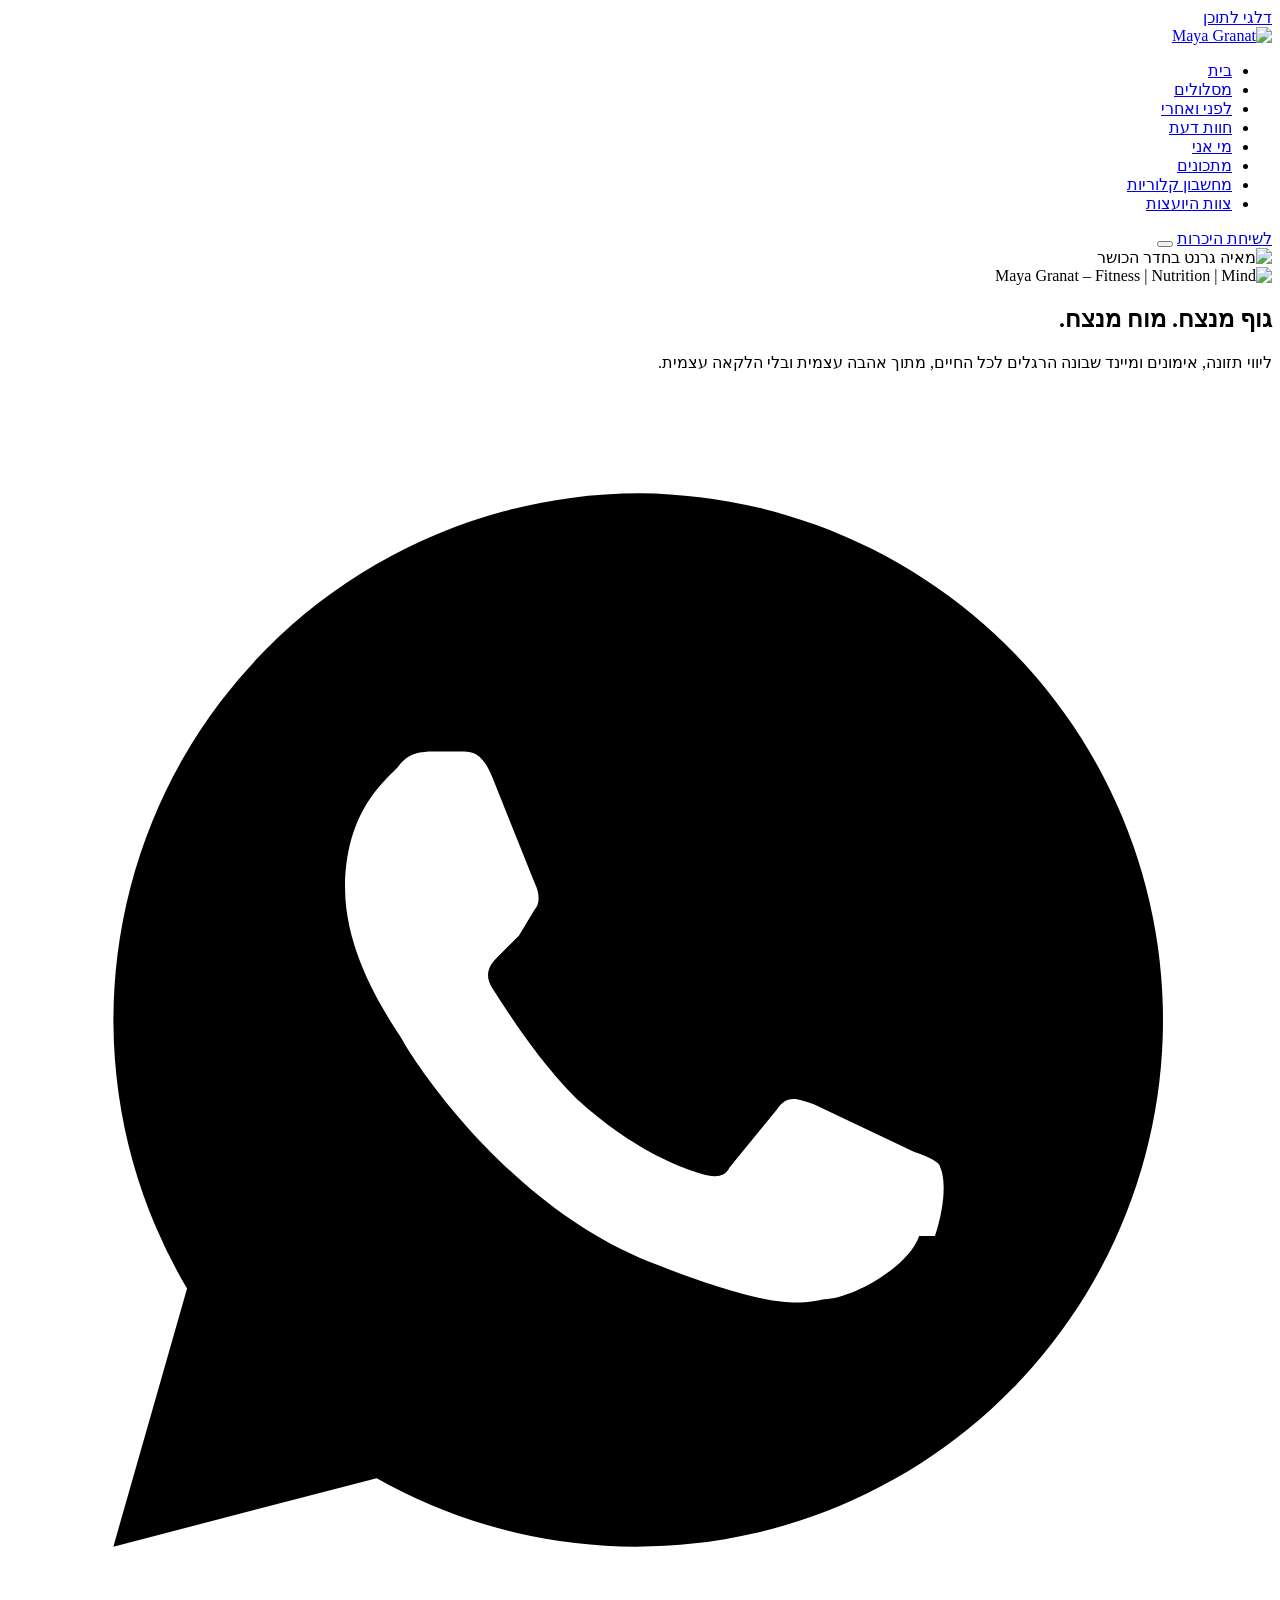
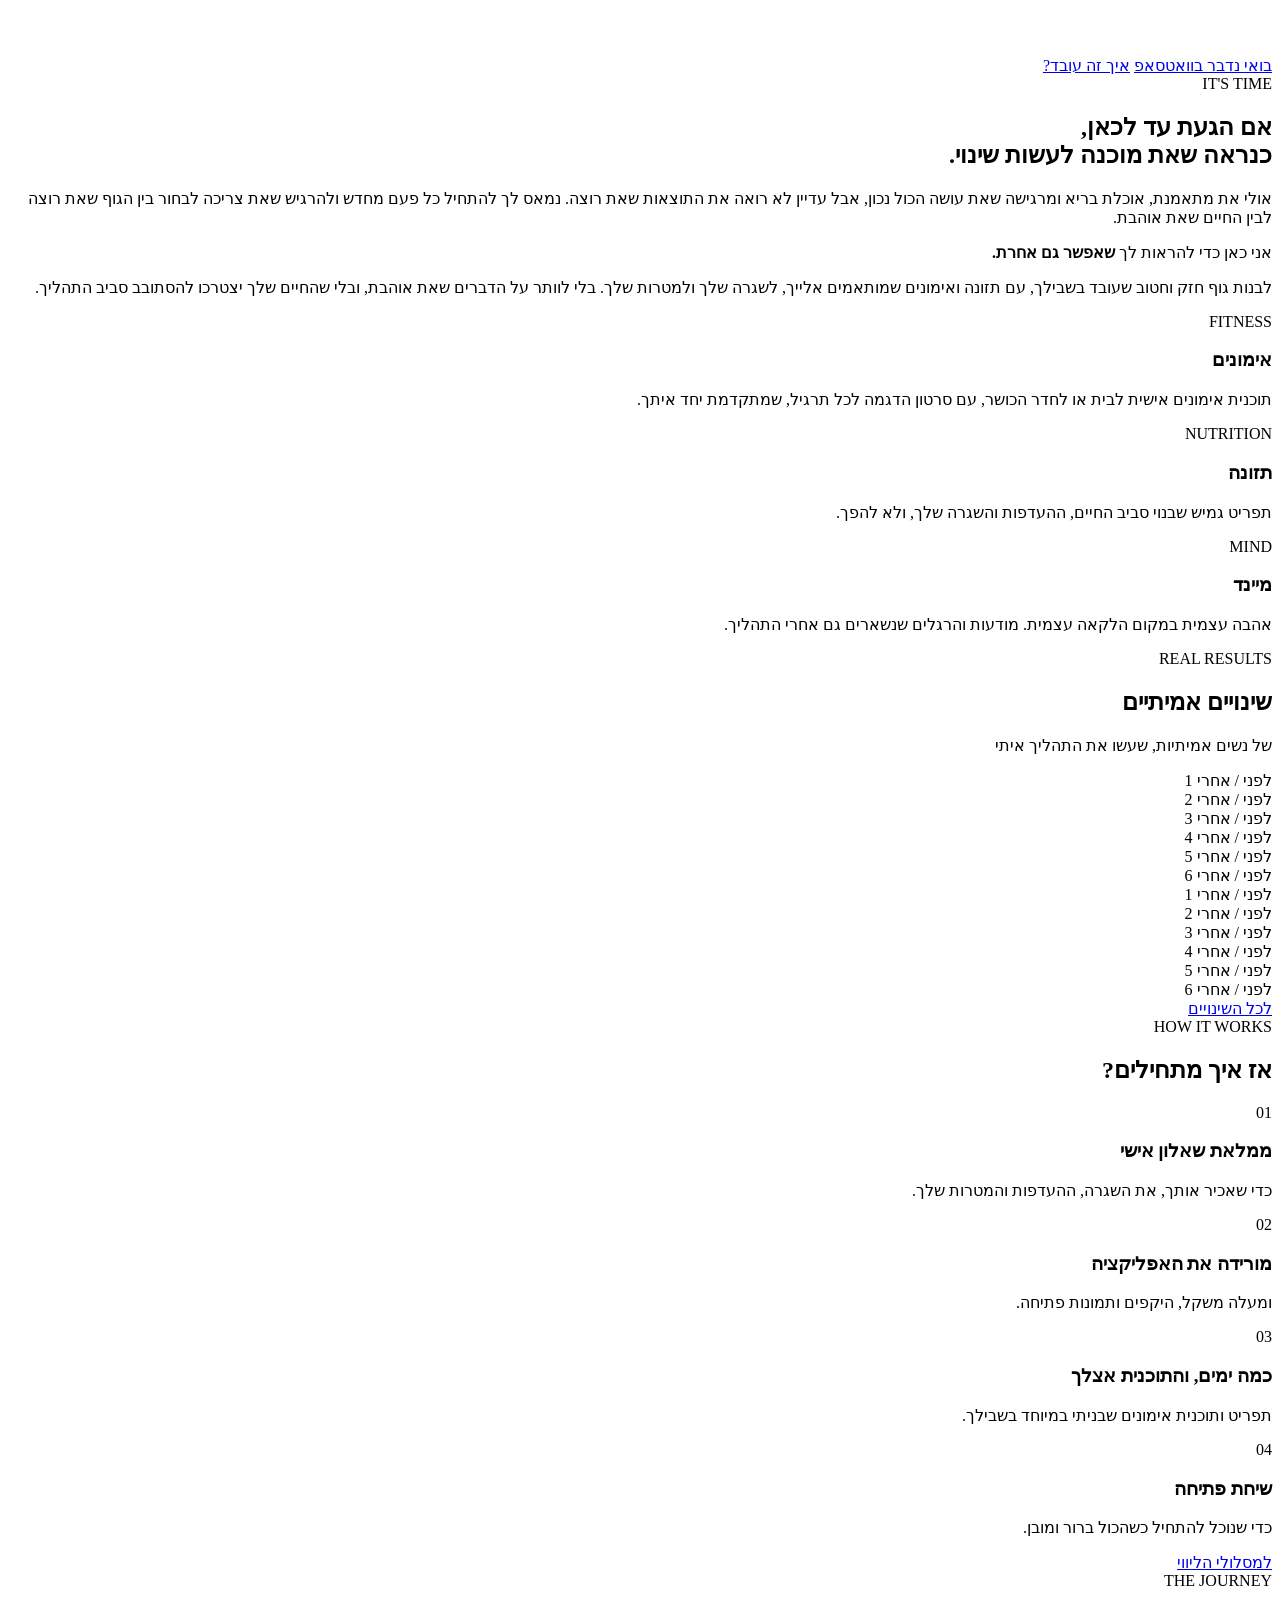
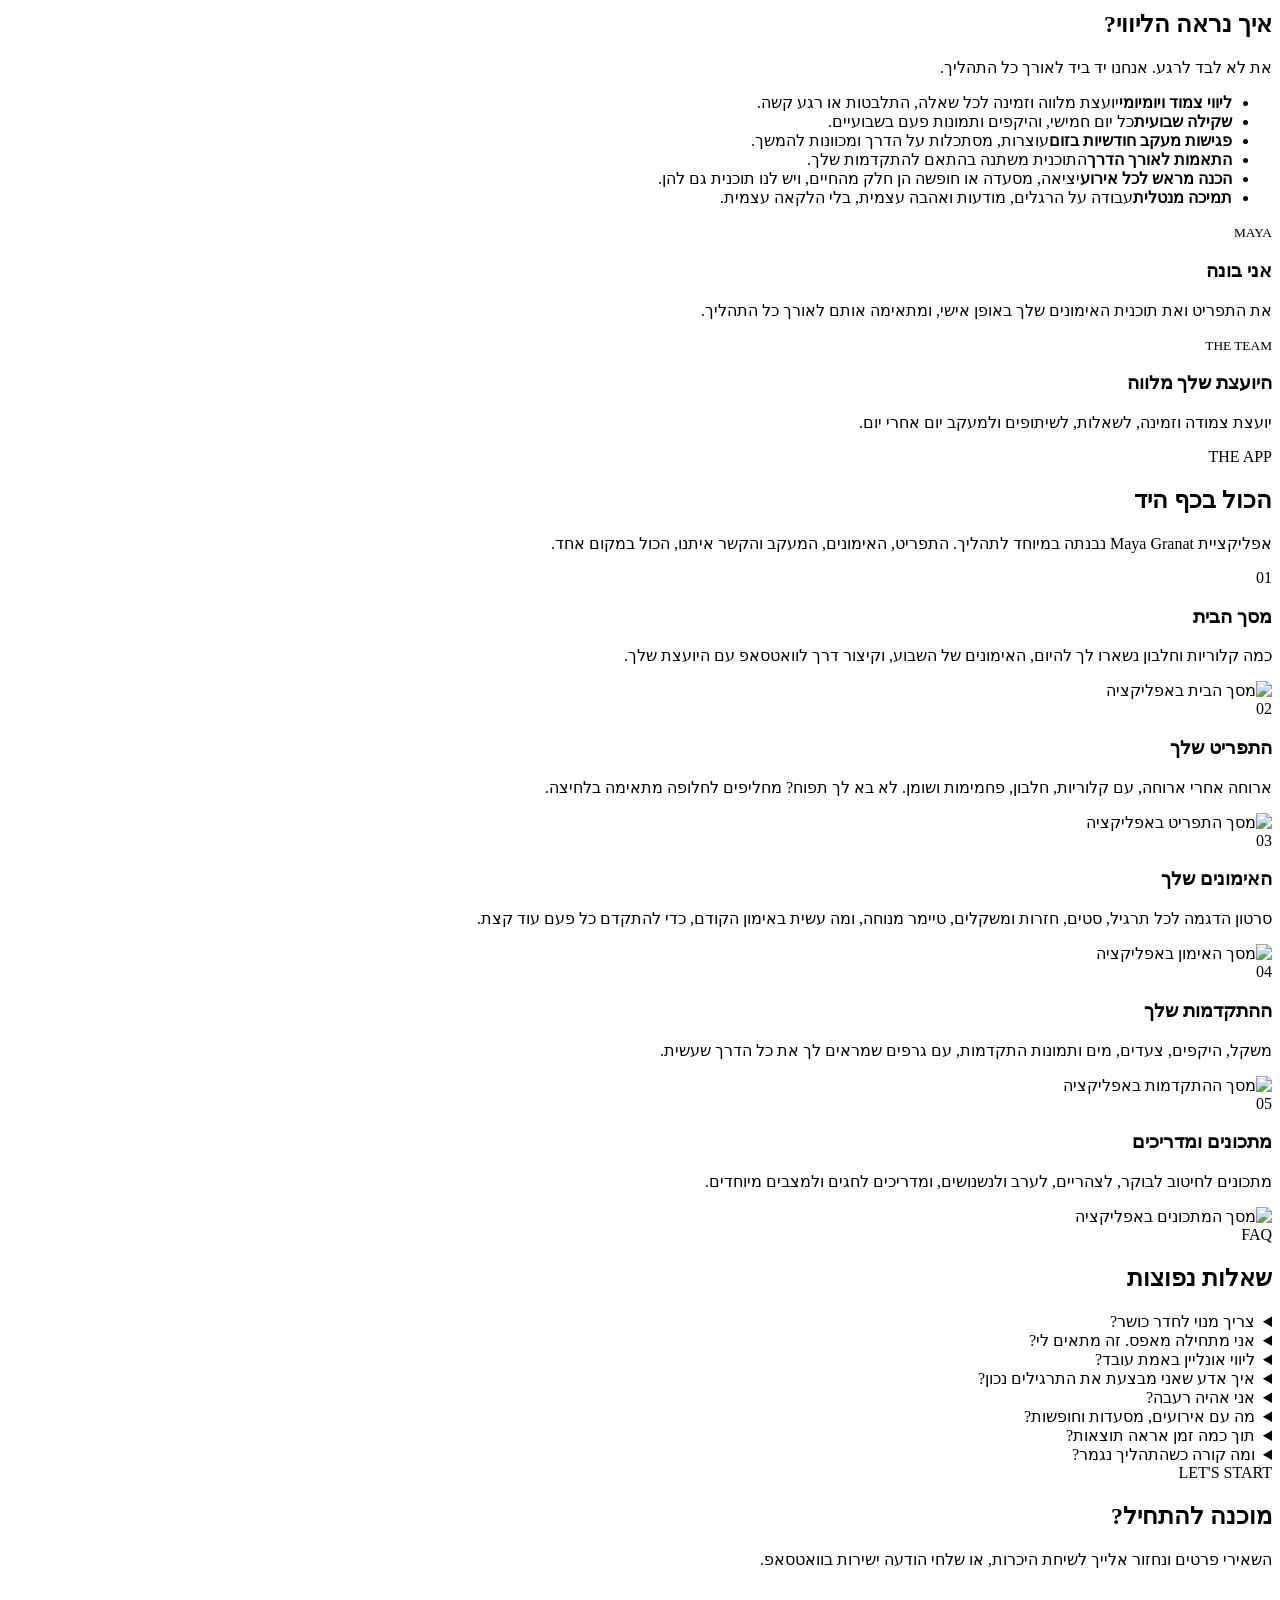
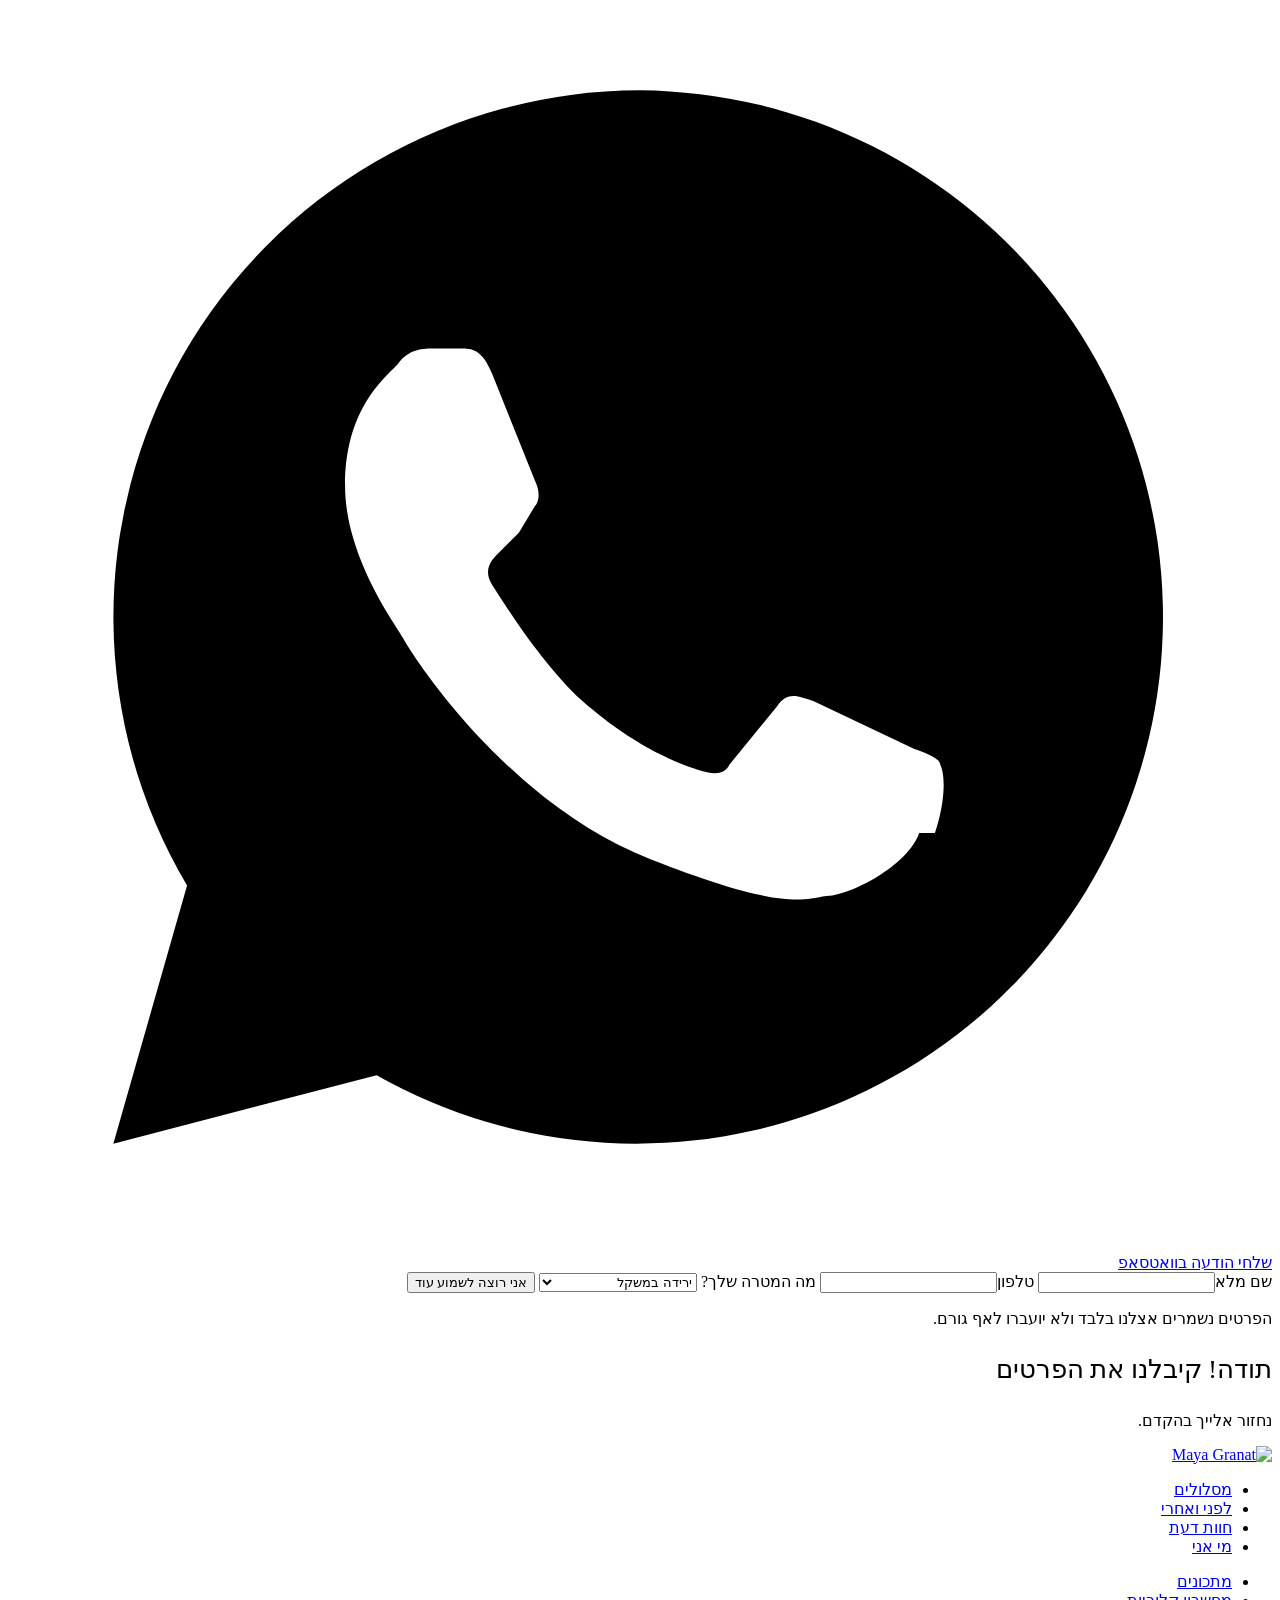
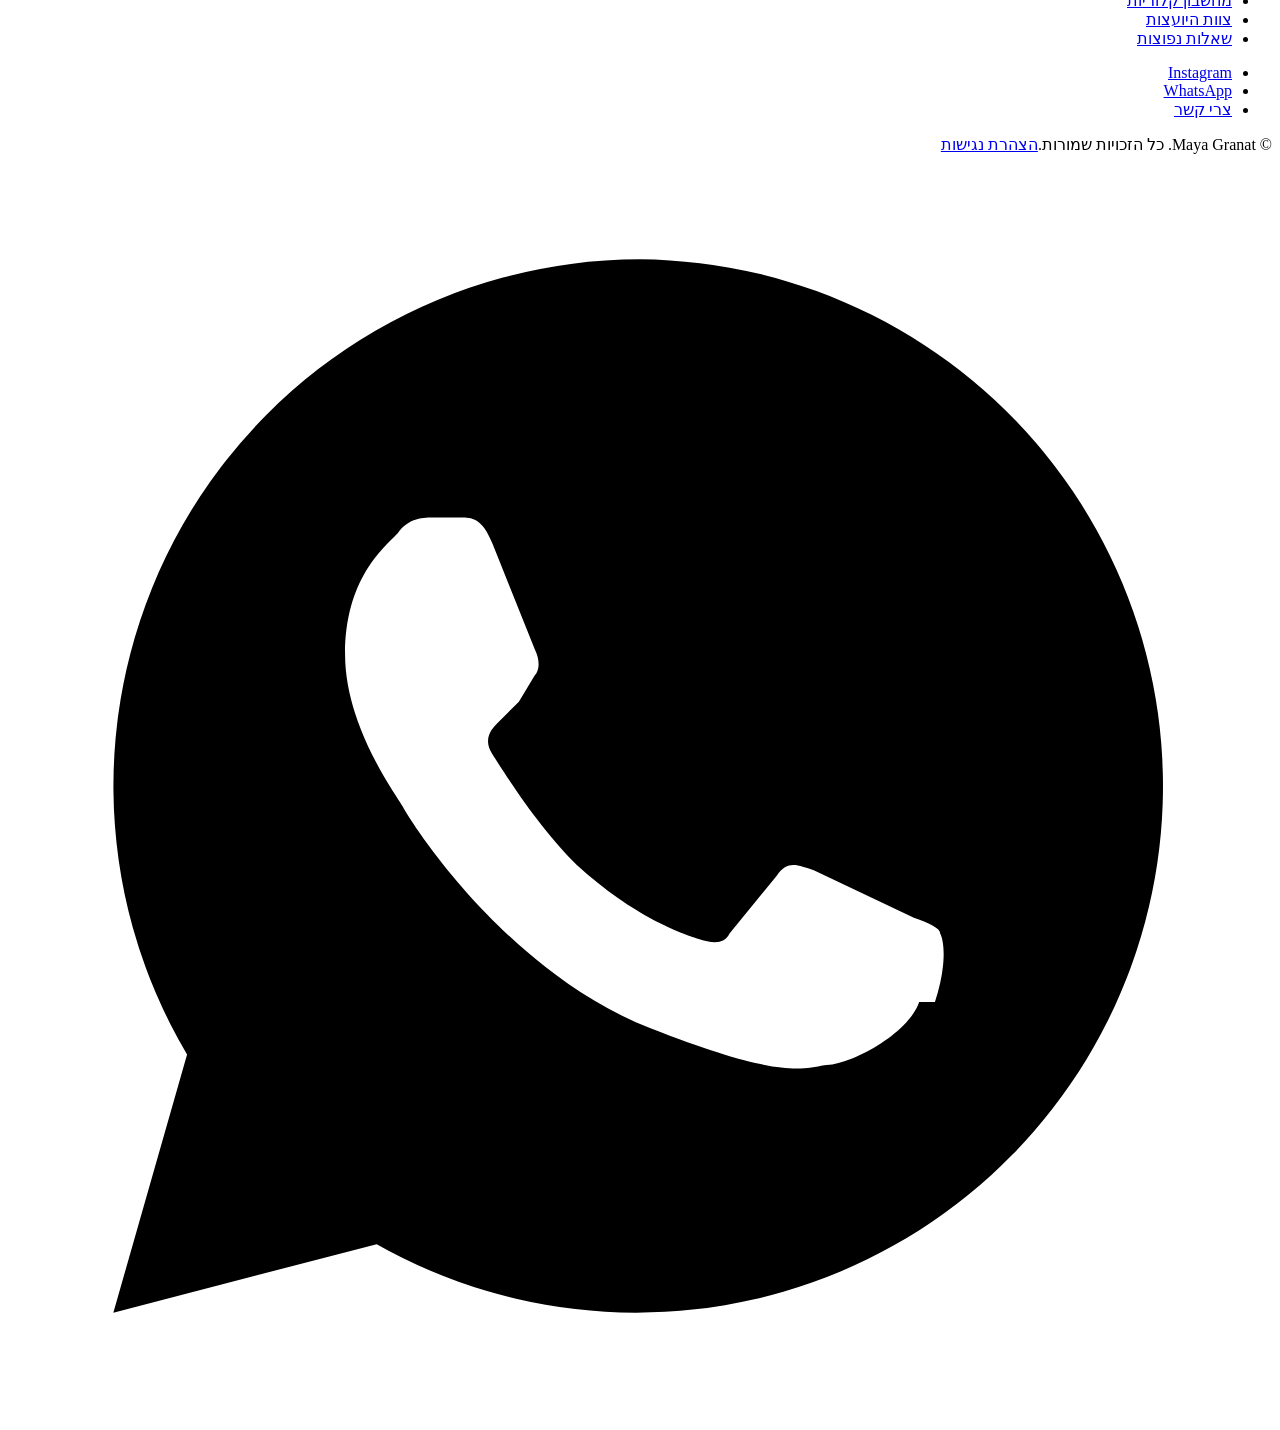
==== index.html @ b2dbed7e "Add files via upload" ====
<!DOCTYPE html>
<html lang="he" dir="rtl">
<head>
<meta charset="utf-8">
<meta name="viewport" content="width=device-width, initial-scale=1">
<title>מאיה גרנט | ליווי תזונה, אימונים ומיינד</title>
<meta name="description" content="ליווי אישי בתזונה, אימונים ומיינד. גוף מנצח, מוח מנצח: הרגלים שנשארים לכל החיים, מתוך אהבה עצמית ובלי הלקאה עצמית.">
<meta name="robots" content="noindex, nofollow">
<meta property="og:title" content="מאיה גרנט | ליווי תזונה, אימונים ומיינד">
<meta property="og:description" content="ליווי אישי בתזונה, אימונים ומיינד. גוף מנצח, מוח מנצח: הרגלים שנשארים לכל החיים, מתוך אהבה עצמית ובלי הלקאה עצמית.">
<meta property="og:image" content="https://mayagranat.com/assets/hero-1400.jpg">
<meta property="og:locale" content="he_IL">
<link rel="icon" type="image/png" href="assets/logo-mark-red.png">
<link rel="preconnect" href="https://fonts.googleapis.com">
<link rel="preconnect" href="https://fonts.gstatic.com" crossorigin>
<link href="https://fonts.googleapis.com/css2?family=Heebo:wght@200;300;400;500;600&display=swap" rel="stylesheet">
<link rel="stylesheet" href="assets/site.css">
</head>
<body class="page-index">
<a class="skip" href="#main">דלגי לתוכן</a>

<header id="hdr">
  <div class="wrap">
    <a href="index.html" aria-label="מאיה גרנט – דף הבית"><img class="mark" src="assets/logo-mark-cream.png" alt="Maya Granat"></a>
    <nav id="nav" aria-label="תפריט ראשי">
      <ul>
        <li><a data-p="index" href="index.html">בית</a></li>
        <li><a data-p="tracks" href="tracks.html">מסלולים</a></li>
        <li><a data-p="results" href="results.html">לפני ואחרי</a></li>
        <li><a data-p="reviews" href="reviews.html">חוות דעת</a></li>
        <li><a data-p="about" href="about.html">מי אני</a></li>
        <li><a data-p="recipes" href="recipes.html">מתכונים</a></li>
        <li><a data-p="calculator" href="calculator.html">מחשבון קלוריות</a></li>
        <li><a data-p="team" href="team.html">צוות היועצות</a></li>
      </ul>
    </nav>
    <a class="btn btn-red hdr-cta" href="index.html#contact">לשיחת היכרות</a>
    <button class="burger" aria-label="פתיחת תפריט" aria-controls="nav"><span></span><span></span><span></span></button>
  </div>
</header>

<main id="main">
<!-- HERO -->
<section class="hero" id="top">
  <div class="photo">
    <picture><source srcset="assets/hero-800.webp 800w, assets/hero-1400.webp 1400w" sizes="(max-width:900px) 100vw, 50vw" type="image/webp"><img src="assets/hero-1400.jpg" alt="מאיה גרנט בחדר הכושר" fetchpriority="high"></picture>
  </div>
  <div class="in">
    <img class="logo" src="assets/logo-full-cream.png" alt="Maya Granat – Fitness | Nutrition | Mind">
    <h1><span class="nw">גוף <b>מנצח</b>.</span> <span class="nw">מוח <b>מנצח</b>.</span></h1>
    <p>ליווי תזונה, אימונים ומיינד שבונה הרגלים לכל החיים, מתוך אהבה עצמית ובלי הלקאה עצמית.</p>
    <div class="ctas">
      <a class="btn btn-red wa-link" href="#" target="_blank" rel="noopener"><svg viewBox="0 0 24 24" aria-hidden="true"><use href="#wa-i"/></svg>בואי נדבר בוואטסאפ</a>
      <a class="btn btn-line" href="#how">איך זה עובד?</a>
    </div>
  </div>
</section>

<!-- IF YOU GOT HERE -->
<section class="here">
  <div class="wrap box reveal">
    <span class="eyebrow">IT'S TIME</span>
    <h2>אם הגעת עד לכאן,<br><b class="red">כנראה שאת מוכנה לעשות שינוי.</b></h2>
    <p>אולי את מתאמנת, אוכלת בריא ומרגישה שאת עושה הכול נכון, אבל עדיין לא רואה את התוצאות שאת רוצה. נמאס לך להתחיל כל פעם מחדש ולהרגיש שאת צריכה לבחור בין הגוף שאת רוצה לבין החיים שאת אוהבת.</p>
    <p class="strong">אני כאן כדי להראות לך <b>שאפשר גם אחרת.</b></p>
    <p>לבנות גוף חזק וחטוב שעובד בשבילך, עם תזונה ואימונים שמותאמים אלייך, לשגרה שלך ולמטרות שלך. בלי לוותר על הדברים שאת אוהבת, ובלי שהחיים שלך יצטרכו להסתובב סביב התהליך.</p>
  </div>
</section>

<!-- PILLARS -->
<section class="pillars" aria-label="שלושת התחומים">
  <div class="row">
    <div class="col reveal"><span class="eyebrow">FITNESS</span><h3>אימונים</h3><p>תוכנית אימונים אישית לבית או לחדר הכושר, עם סרטון הדגמה לכל תרגיל, שמתקדמת יחד איתך.</p></div>
    <div class="col reveal"><span class="eyebrow">NUTRITION</span><h3>תזונה</h3><p>תפריט גמיש שבנוי סביב החיים, ההעדפות והשגרה שלך, ולא להפך.</p></div>
    <div class="col reveal"><span class="eyebrow">MIND</span><h3>מיינד</h3><p>אהבה עצמית במקום הלקאה עצמית. מודעות והרגלים שנשארים גם אחרי התהליך.</p></div>
  </div>
</section>

<!-- BEFORE / AFTER -->
<section class="ba center" id="results">
  <div class="wrap">
    <span class="eyebrow">REAL RESULTS</span>
    <h2>שינויים <b>אמיתיים</b></h2>
    <p class="sub">של נשים אמיתיות, שעשו את התהליך איתי</p>
  </div>
  <div class="track" aria-hidden="true">
    <div class="ph">לפני / אחרי 1</div><div class="ph">לפני / אחרי 2</div><div class="ph">לפני / אחרי 3</div><div class="ph">לפני / אחרי 4</div><div class="ph">לפני / אחרי 5</div><div class="ph">לפני / אחרי 6</div>
    <div class="ph">לפני / אחרי 1</div><div class="ph">לפני / אחרי 2</div><div class="ph">לפני / אחרי 3</div><div class="ph">לפני / אחרי 4</div><div class="ph">לפני / אחרי 5</div><div class="ph">לפני / אחרי 6</div>
  </div>
  <a class="btn btn-line more" href="results.html">לכל השינויים</a>
</section>

<!-- HOW IT WORKS -->
<section class="steps" id="how">
  <div class="wrap center">
    <span class="eyebrow">HOW IT WORKS</span>
    <h2>אז איך <b>מתחילים?</b></h2>
    <div class="grid">
      <div class="step reveal"><div class="n">01</div><h3>ממלאת שאלון אישי</h3><p>כדי שאכיר אותך, את השגרה, ההעדפות והמטרות שלך.</p></div>
      <div class="step reveal"><div class="n">02</div><h3>מורידה את האפליקציה</h3><p>ומעלה משקל, היקפים ותמונות פתיחה.</p></div>
      <div class="step reveal"><div class="n">03</div><h3>כמה ימים, והתוכנית אצלך</h3><p>תפריט ותוכנית אימונים שבניתי במיוחד בשבילך.</p></div>
      <div class="step reveal"><div class="n">04</div><h3>שיחת פתיחה</h3><p>כדי שנוכל להתחיל כשהכול ברור ומובן.</p></div>
    </div>
    <a class="btn btn-red more" href="tracks.html">למסלולי הליווי</a>
  </div>
</section>

<!-- JOURNEY -->
<section class="journey" id="journey">
  <div class="wrap grid">
    <div class="reveal">
      <span class="eyebrow">THE JOURNEY</span>
      <h2>איך נראה <b>הליווי?</b></h2>
      <p class="lead">את לא לבד לרגע. אנחנו יד ביד לאורך כל התהליך.</p>
      <ul>
        <li><i></i><div><b>ליווי צמוד ויומיומי</b><span>יועצת מלווה וזמינה לכל שאלה, התלבטות או רגע קשה.</span></div></li>
        <li><i></i><div><b>שקילה שבועית</b><span>כל יום חמישי, והיקפים ותמונות פעם בשבועיים.</span></div></li>
        <li><i></i><div><b>פגישות מעקב חודשיות בזום</b><span>עוצרות, מסתכלות על הדרך ומכוונות להמשך.</span></div></li>
        <li><i></i><div><b>התאמות לאורך הדרך</b><span>התוכנית משתנה בהתאם להתקדמות שלך.</span></div></li>
        <li><i></i><div><b>הכנה מראש לכל אירוע</b><span>יציאה, מסעדה או חופשה הן חלק מהחיים, ויש לנו תוכנית גם להן.</span></div></li>
        <li><i></i><div><b>תמיכה מנטלית</b><span>עבודה על הרגלים, מודעות ואהבה עצמית, בלי הלקאה עצמית.</span></div></li>
      </ul>
    </div>
    <div class="duo reveal">
      <div class="card dark"><small>MAYA</small><h3>אני בונה</h3><p>את התפריט ואת תוכנית האימונים שלך באופן אישי, ומתאימה אותם לאורך כל התהליך.</p></div>
      <div class="card"><small>THE TEAM</small><h3>היועצת שלך מלווה</h3><p>יועצת צמודה וזמינה, לשאלות, לשיתופים ולמעקב יום אחרי יום.</p></div>
    </div>
  </div>
</section>

<!-- APP -->
<section class="app" id="app">
  <div class="wrap">
    <div class="head reveal">
      <span class="eyebrow">THE APP</span>
      <h2>הכול <b>בכף היד</b></h2>
      <p class="lead">אפליקציית Maya Granat נבנתה במיוחד לתהליך. התפריט, האימונים, המעקב והקשר איתנו, הכול במקום אחד.</p>
    </div>
    <div class="feature reveal">
      <div><span class="num">01</span><h3>מסך הבית</h3><p>כמה קלוריות וחלבון נשארו לך להיום, האימונים של השבוע, וקיצור דרך לוואטסאפ עם היועצת שלך.</p></div>
      <div class="iphone"><img src="assets/app-home.webp" alt="מסך הבית באפליקציה" loading="lazy"></div>
    </div>
    <div class="feature reveal">
      <div><span class="num">02</span><h3>התפריט שלך</h3><p>ארוחה אחרי ארוחה, עם קלוריות, חלבון, פחמימות ושומן. לא בא לך תפוח? מחליפים לחלופה מתאימה בלחיצה.</p></div>
      <div class="iphone"><img src="assets/app-menu.webp" alt="מסך התפריט באפליקציה" loading="lazy"></div>
    </div>
    <div class="feature reveal">
      <div><span class="num">03</span><h3>האימונים שלך</h3><p>סרטון הדגמה לכל תרגיל, סטים, חזרות ומשקלים, טיימר מנוחה, ומה עשית באימון הקודם, כדי להתקדם כל פעם עוד קצת.</p></div>
      <div class="iphone"><img src="assets/app-workout.webp" alt="מסך האימון באפליקציה" loading="lazy"></div>
    </div>
    <div class="feature reveal">
      <div><span class="num">04</span><h3>ההתקדמות שלך</h3><p>משקל, היקפים, צעדים, מים ותמונות התקדמות, עם גרפים שמראים לך את כל הדרך שעשית.</p></div>
      <div class="iphone"><img src="assets/app-progress.webp" alt="מסך ההתקדמות באפליקציה" loading="lazy"></div>
    </div>
    <div class="feature reveal">
      <div><span class="num">05</span><h3>מתכונים ומדריכים</h3><p>מתכונים לחיטוב לבוקר, לצהריים, לערב ולנשנושים, ומדריכים לחגים ולמצבים מיוחדים.</p></div>
      <div class="iphone"><img src="assets/app-recipes.webp" alt="מסך המתכונים באפליקציה" loading="lazy"></div>
    </div>
  </div>
</section>

<!-- FAQ -->
<section class="faq" id="faq">
  <div class="wrap center">
    <span class="eyebrow">FAQ</span>
    <h2>שאלות <b>נפוצות</b></h2>
  </div>
  <div class="wrap">
    <div class="list">
      <details><summary>צריך מנוי לחדר כושר?</summary><p>לא חייבים. תוכנית האימונים נבנית לפי המקום שבו נוח לך להתאמן: בבית, עם ציוד בסיסי, או בחדר כושר. ואם משהו משתנה באמצע הדרך, פשוט מתאימים את התוכנית.</p></details>
      <details><summary>אני מתחילה מאפס. זה מתאים לי?</summary><p>בהחלט. התוכנית נבנית לפי הרמה שלך היום, ולא לפי איפה שהיית רוצה להיות. לכל תרגיל יש סרטון הדגמה באפליקציה, ומתקדמים בהדרגה, בקצב שלך.</p></details>
      <details><summary>ליווי אונליין באמת עובד?</summary><p>כן. יש לך יועצת צמודה וזמינה, שקילה שבועית, היקפים ותמונות פעם בשבועיים ופגישת מעקב חודשית בזום. כל המידע מרוכז באפליקציה, כך שאנחנו רואות כל שינוי ויכולות להגיב בזמן.</p></details>
      <details><summary>איך אדע שאני מבצעת את התרגילים נכון?</summary><p>לכל תרגיל באפליקציה יש סרטון הדגמה והערות ביצוע. ואם משהו לא ברור, שולחים שאלה ואנחנו כאן כדי לעזור.</p></details>
      <details><summary>אני אהיה רעבה?</summary><p>המטרה היא בדיוק הפוך. התפריט נבנה לפי ההעדפות, השגרה ורמת הרעב שלך, עם חלופות לכל ארוחה. ואם משהו לא עובד לך, משנים אותו.</p></details>
      <details><summary>מה עם אירועים, מסעדות וחופשות?</summary><p>הם חלק מהחיים, ואין סיבה לוותר עליהם. אנחנו נערכות מראש לכל אירוע, יציאה או מסעדה, כדי שתוכלי ליהנות בלי לצאת מהתהליך.</p></details>
      <details><summary>תוך כמה זמן אראה תוצאות?</summary><p>זה משתנה מאישה לאישה, ותלוי בנקודת הפתיחה ובעקביות. הרבה מרגישות שינוי באנרגיה, בבגדים ובביטחון כבר בשבועות הראשונים, והשינוי הנראה לעין מגיע עם התמדה.</p></details>
      <details><summary>ומה קורה כשהתהליך נגמר?</summary><p>זו בדיוק המטרה שלנו: שתצאי עם הרגלים, מודעות וכלים שנשארים איתך, ולא עם תפריט שאת "סובלת" עד שהוא נגמר.</p></details>
    </div>
  </div>
</section>

<!-- CONTACT -->
<section class="contact" id="contact">
  <div class="wrap grid">
    <div>
      <span class="eyebrow">LET'S START</span>
      <h2>מוכנה <b>להתחיל?</b></h2>
      <p class="lead">השאירי פרטים ונחזור אלייך לשיחת היכרות, או שלחי הודעה ישירות בוואטסאפ.</p>
      <a class="btn btn-line wa-alt wa-link" href="#" target="_blank" rel="noopener"><svg viewBox="0 0 24 24" aria-hidden="true"><use href="#wa-i"/></svg>שלחי הודעה בוואטסאפ</a>
    </div>
    <form name="leads" method="POST" data-netlify="true" netlify-honeypot="bot-field" id="leadForm">
      <input type="hidden" name="form-name" value="leads">
      <p hidden><label>אל תמלאי: <input name="bot-field"></label></p>
      <label>שם מלא<input name="name" required autocomplete="name"></label>
      <label>טלפון<input name="phone" type="tel" required autocomplete="tel" inputmode="tel" pattern="[0-9\-\+ ]{9,15}"></label>
      <label>מה המטרה שלך?
        <select name="goal">
          <option>ירידה במשקל</option><option>חיטוב ועיצוב</option><option>בניית שריר</option><option>אורח חיים בריא והרגלים</option><option>אחר</option>
        </select>
      </label>
      <button class="btn btn-red" type="submit">אני רוצה לשמוע עוד</button>
      <p class="note">הפרטים נשמרים אצלנו בלבד ולא יועברו לאף גורם.</p>
      <div class="thanks" id="thanks" role="status"><h3 style="font-size:26px;font-weight:300">תודה! קיבלנו את הפרטים</h3><p>נחזור אלייך בהקדם.</p></div>
    </form>
  </div>
</section>
</main>

<footer>
  <div class="wrap">
    <div class="top">
      <a href="index.html"><img class="flogo" src="assets/logo-full-cream.png" alt="Maya Granat"></a>
      <ul><li><a href="tracks.html">מסלולים</a></li><li><a href="results.html">לפני ואחרי</a></li><li><a href="reviews.html">חוות דעת</a></li><li><a href="about.html">מי אני</a></li></ul>
      <ul><li><a href="recipes.html">מתכונים</a></li><li><a href="calculator.html">מחשבון קלוריות</a></li><li><a href="team.html">צוות היועצות</a></li><li><a href="index.html#faq">שאלות נפוצות</a></li></ul>
      <ul><li><a class="ig-link" href="#" target="_blank" rel="noopener">Instagram</a></li><li><a class="wa-link" href="#" target="_blank" rel="noopener">WhatsApp</a></li><li><a href="index.html#contact">צרי קשר</a></li></ul>
    </div>
    <div class="bottom"><span>© <span id="yr"></span> Maya Granat. כל הזכויות שמורות.</span><span><a href="#">הצהרת נגישות</a></span></div>
  </div>
</footer>

<a class="float-wa wa-link" href="#" target="_blank" rel="noopener" aria-label="שליחת הודעה בוואטסאפ"><svg viewBox="0 0 24 24" aria-hidden="true"><use href="#wa-i"/></svg></a>

<svg width="0" height="0" style="position:absolute" aria-hidden="true"><symbol id="wa-i" viewBox="0 0 24 24"><path d="M12 2a10 10 0 0 0-8.6 15.1L2 22l5-1.3A10 10 0 1 0 12 2zm5.3 14.1c-.2.6-1.3 1.2-1.8 1.2-.5.1-1 .2-3.3-.7-2.8-1.1-4.6-4-4.7-4.2-.1-.2-1.1-1.5-1.1-2.9s.7-2 1-2.3c.2-.3.5-.3.7-.3h.5c.2 0 .4 0 .6.5l.8 2c.1.2.1.4 0 .5l-.3.5-.4.4c-.1.1-.3.3-.1.6.2.3.8 1.3 1.6 2.1 1.1 1 2 1.3 2.3 1.4.3.1.5.1.6-.1l.9-1.1c.2-.3.4-.2.7-.1l1.9.9c.3.1.5.2.5.3.1.2.1.7-.1 1.3z"/></symbol></svg>

<script src="assets/site.js"></script>

</body>
</html>
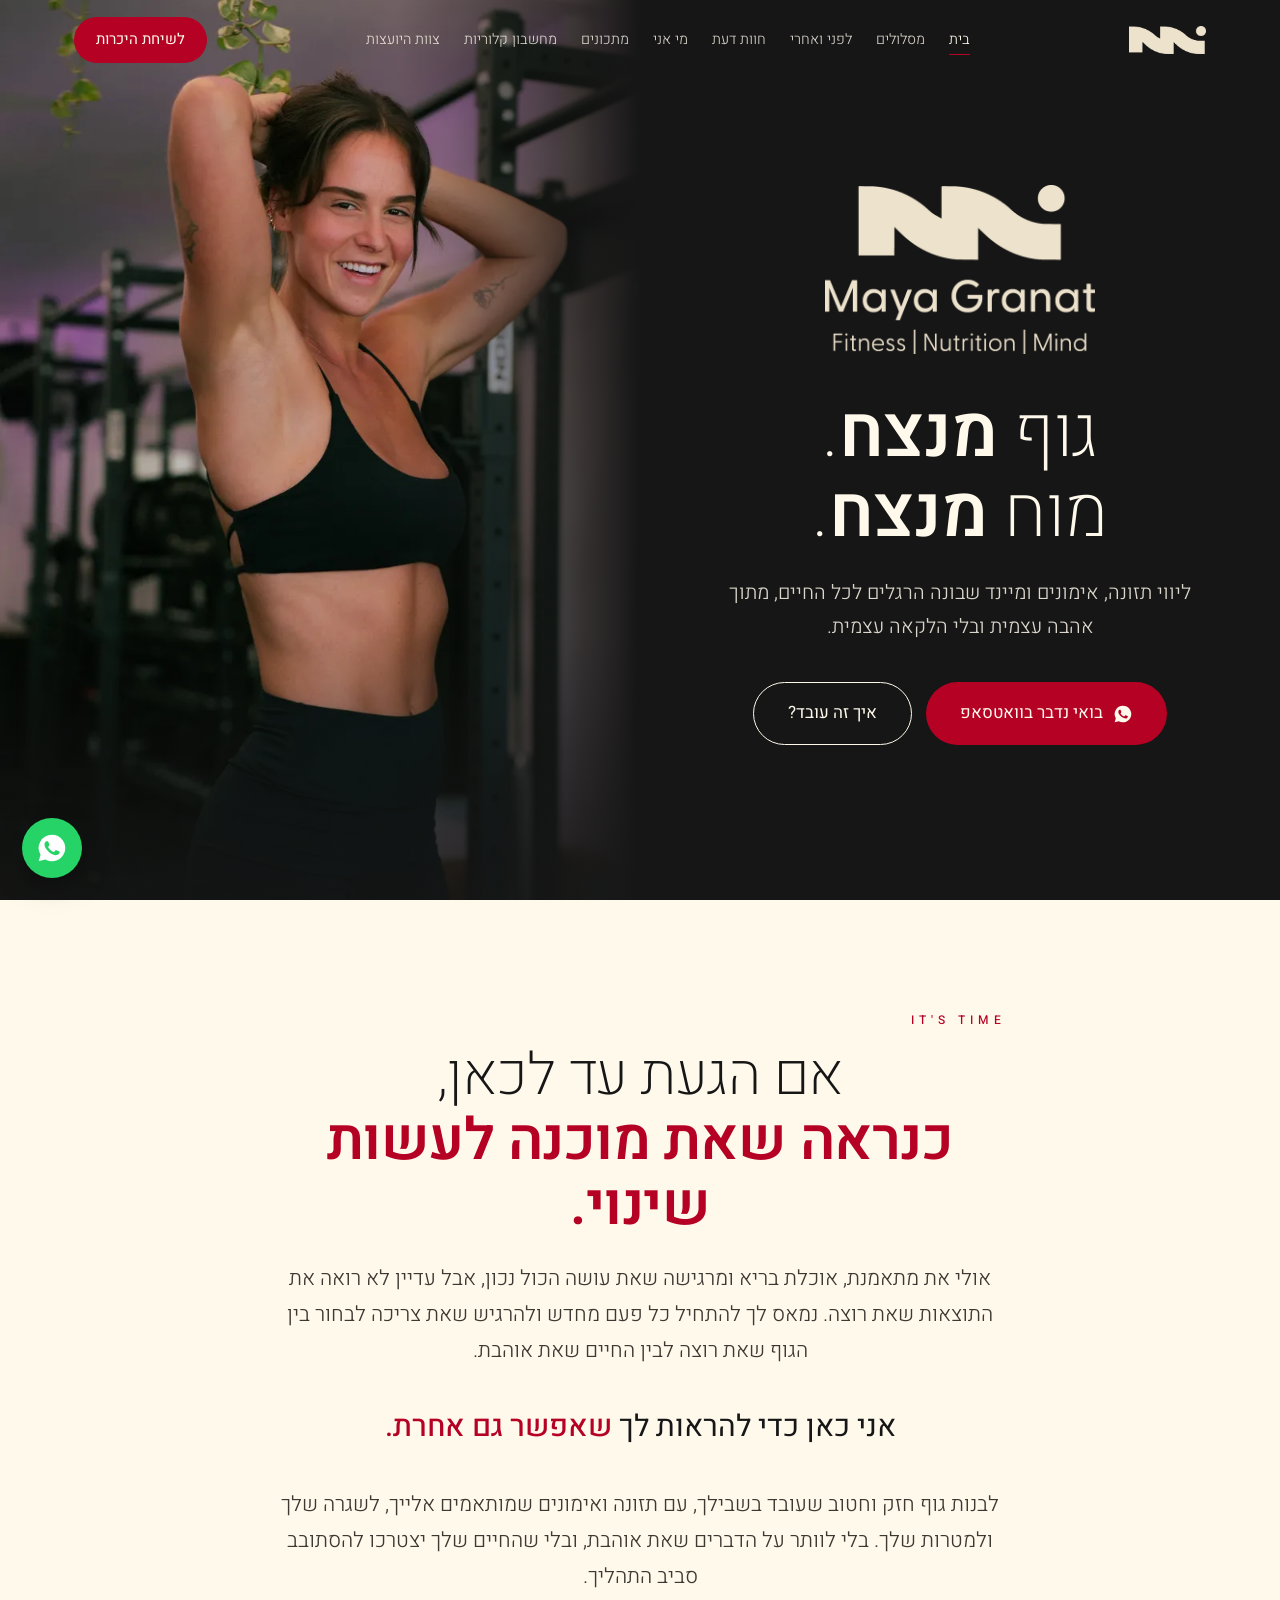
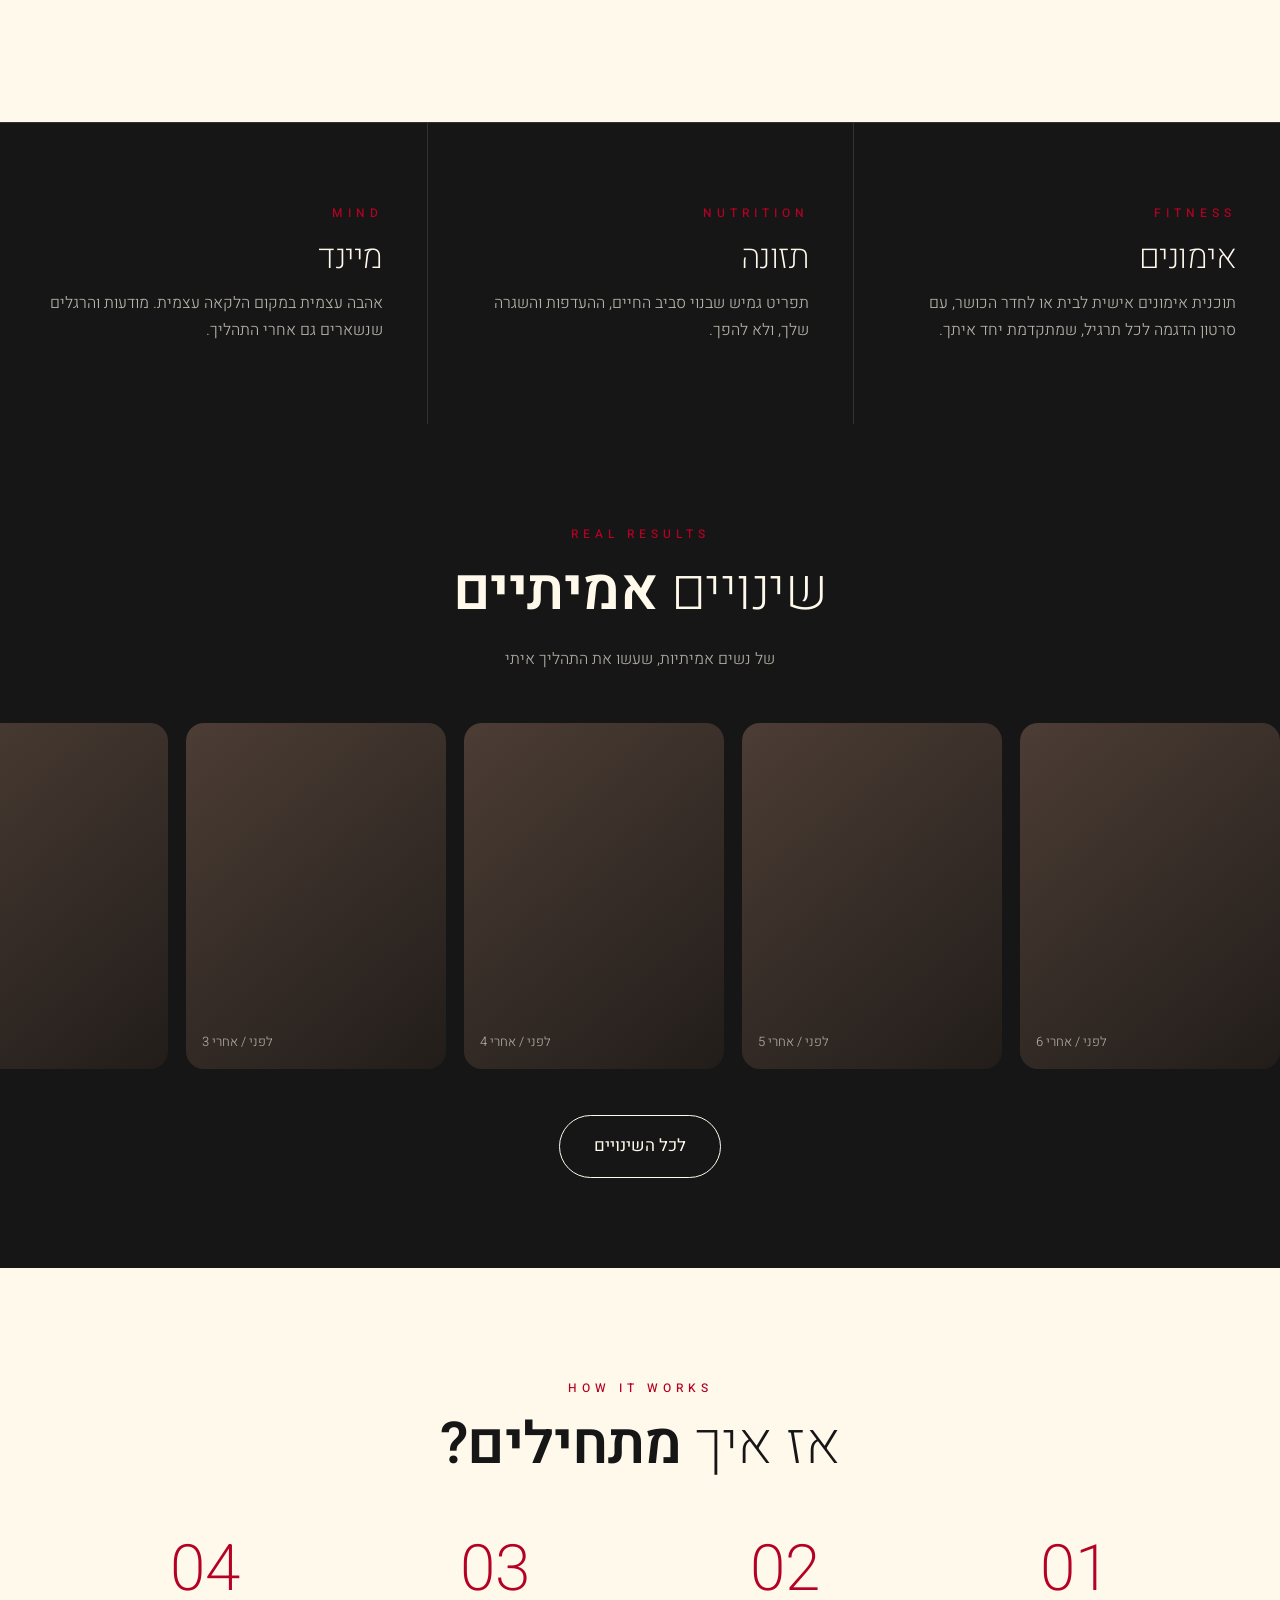
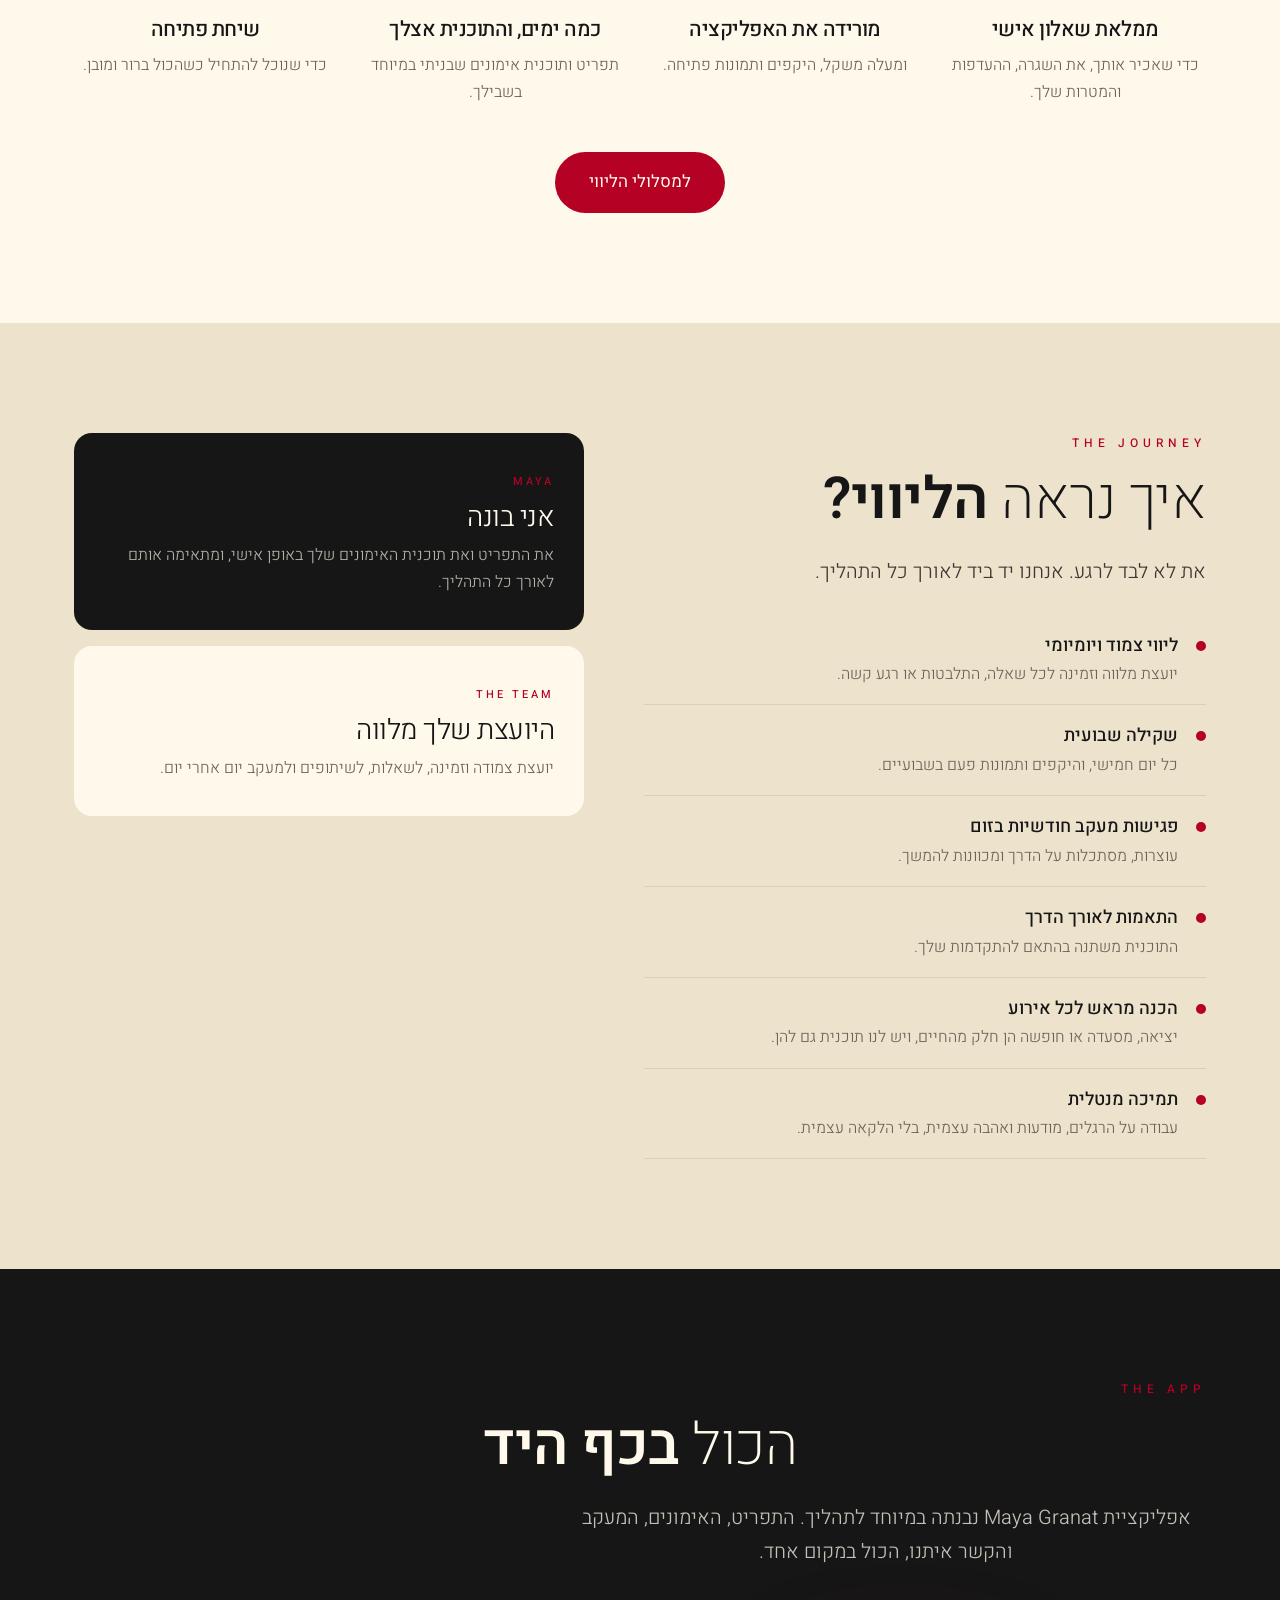
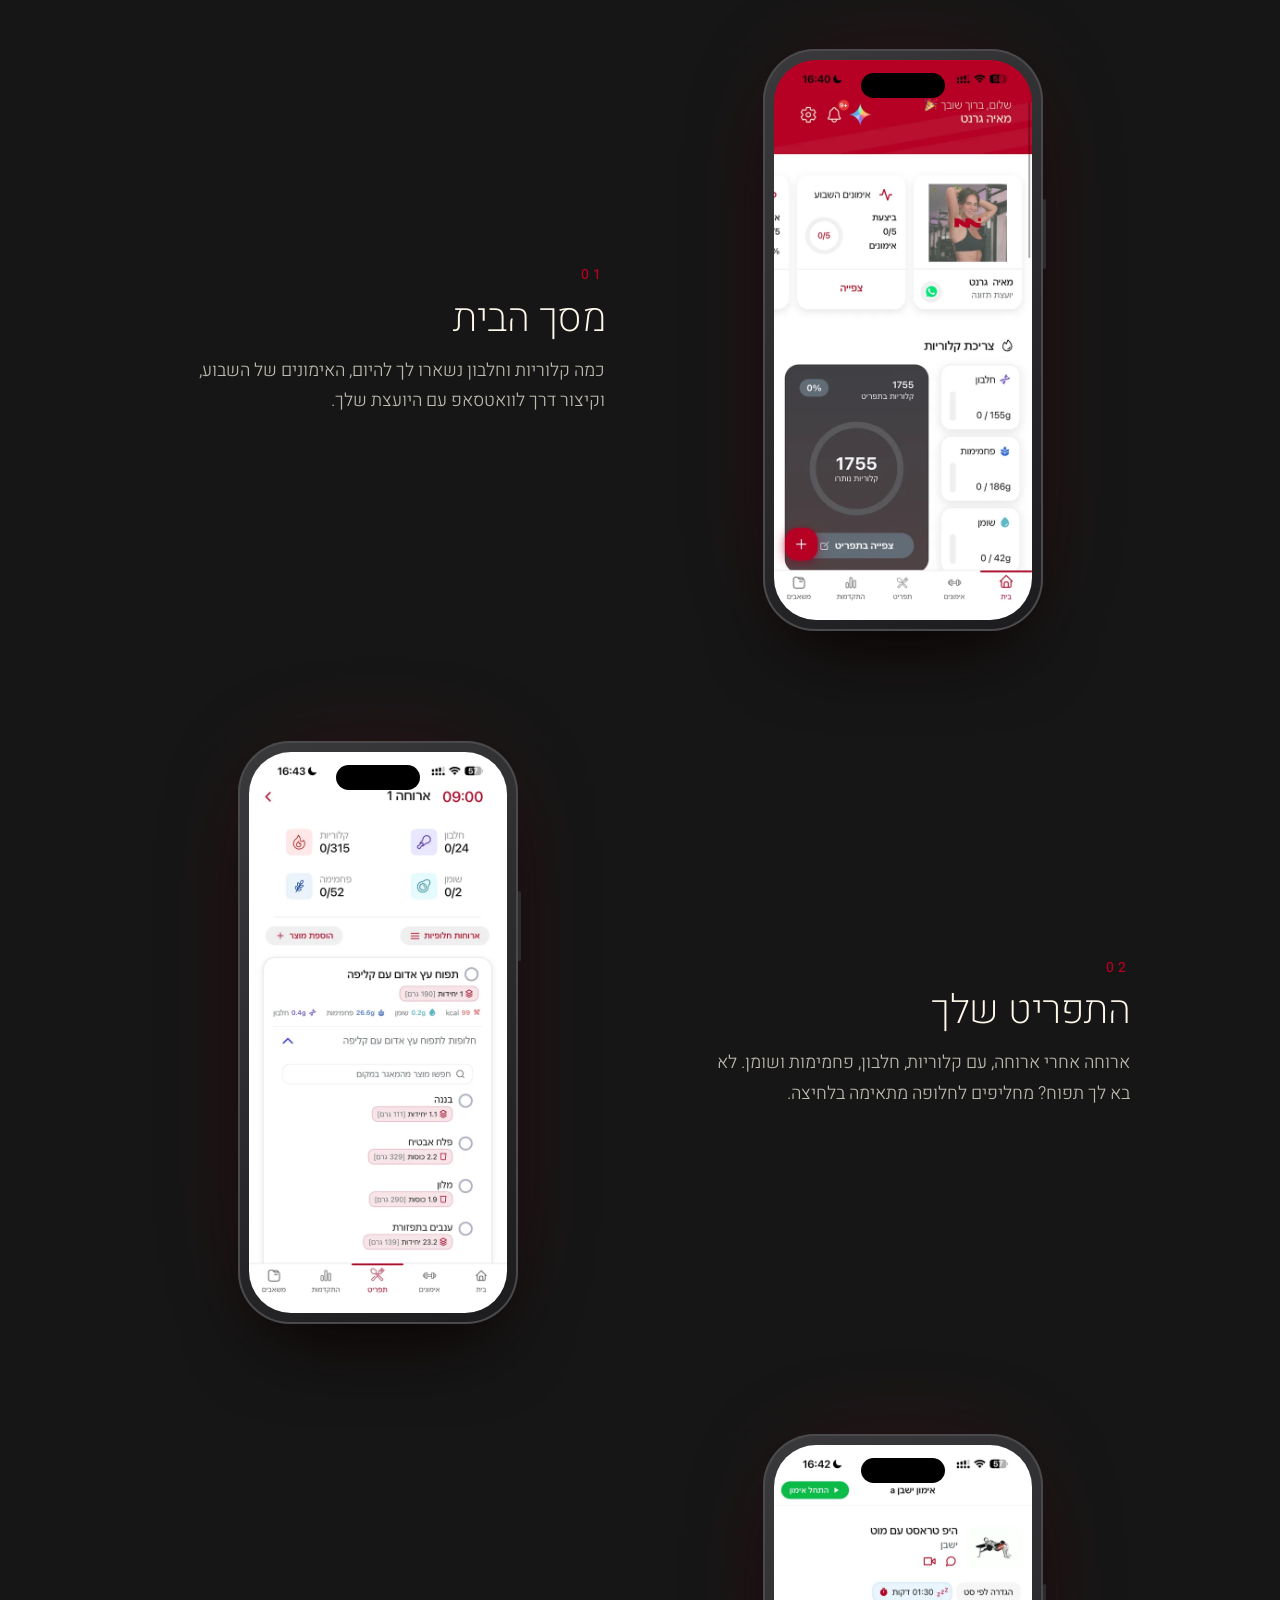
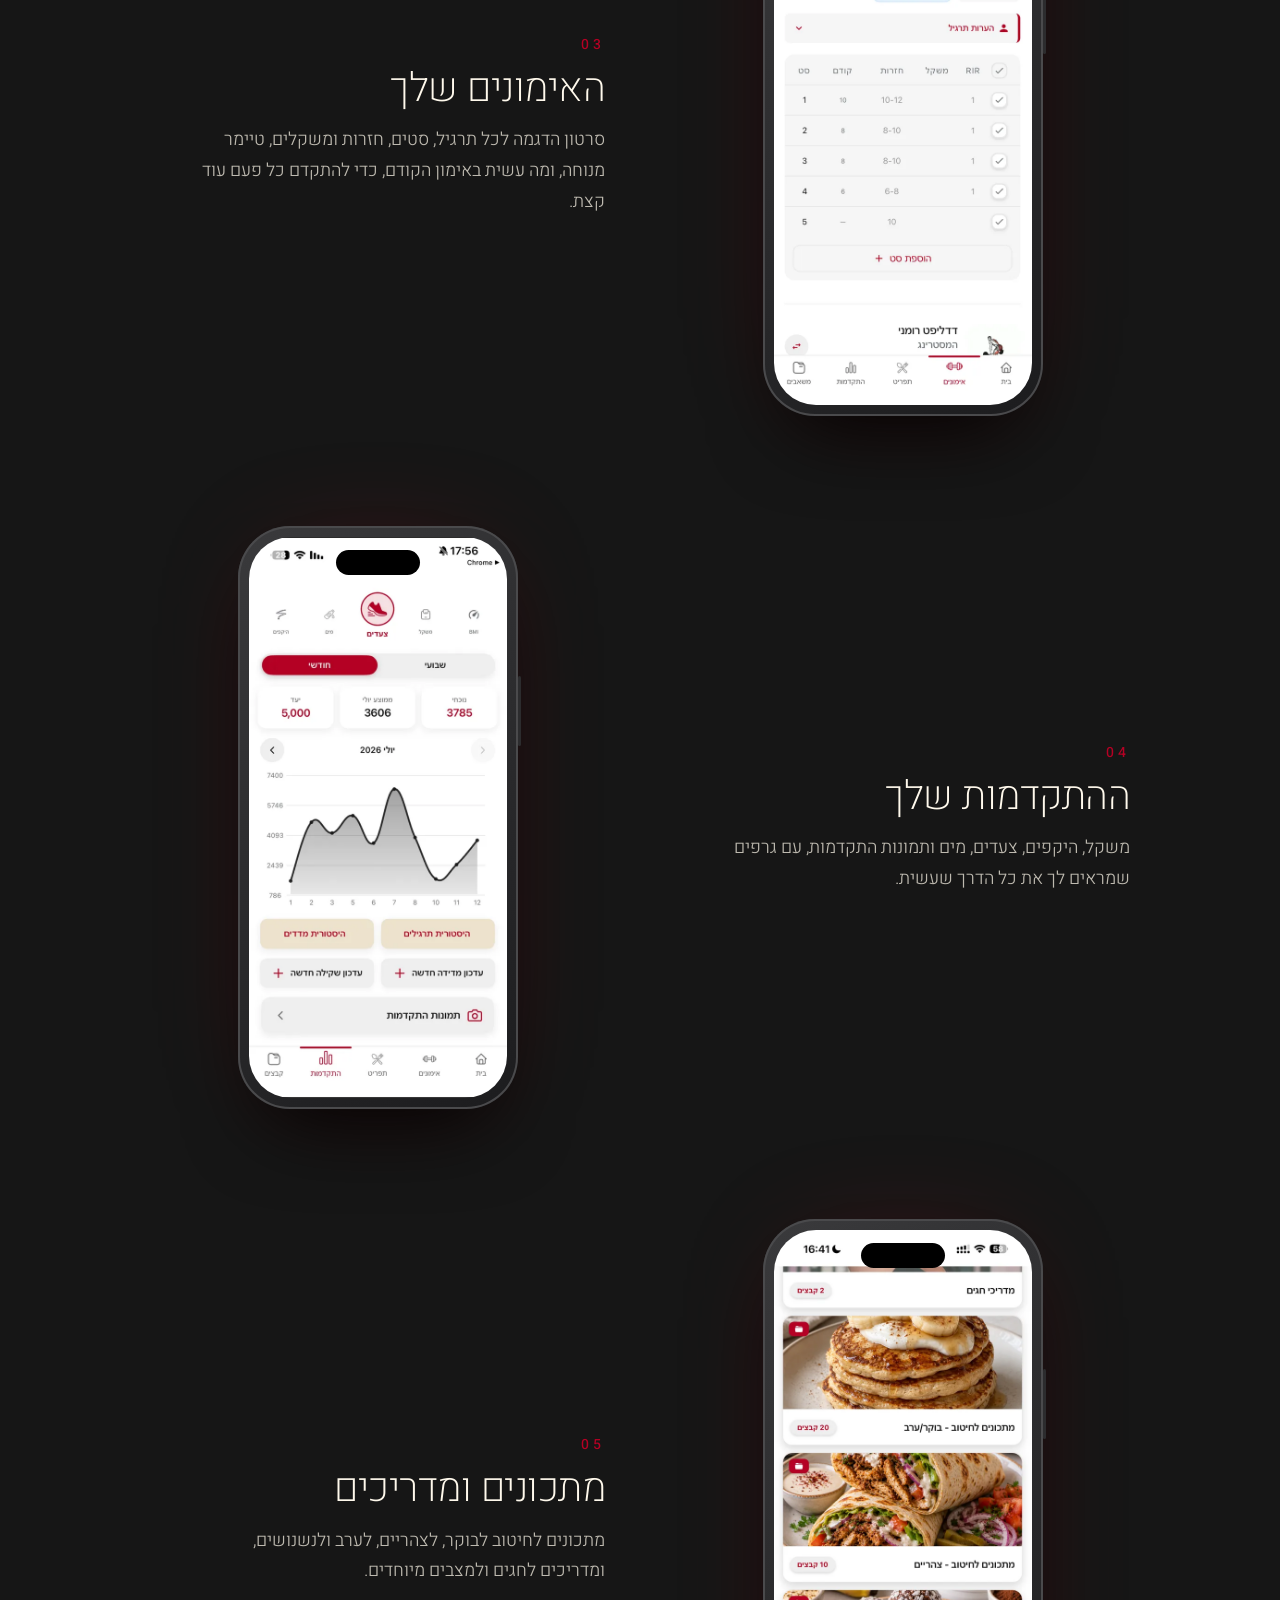
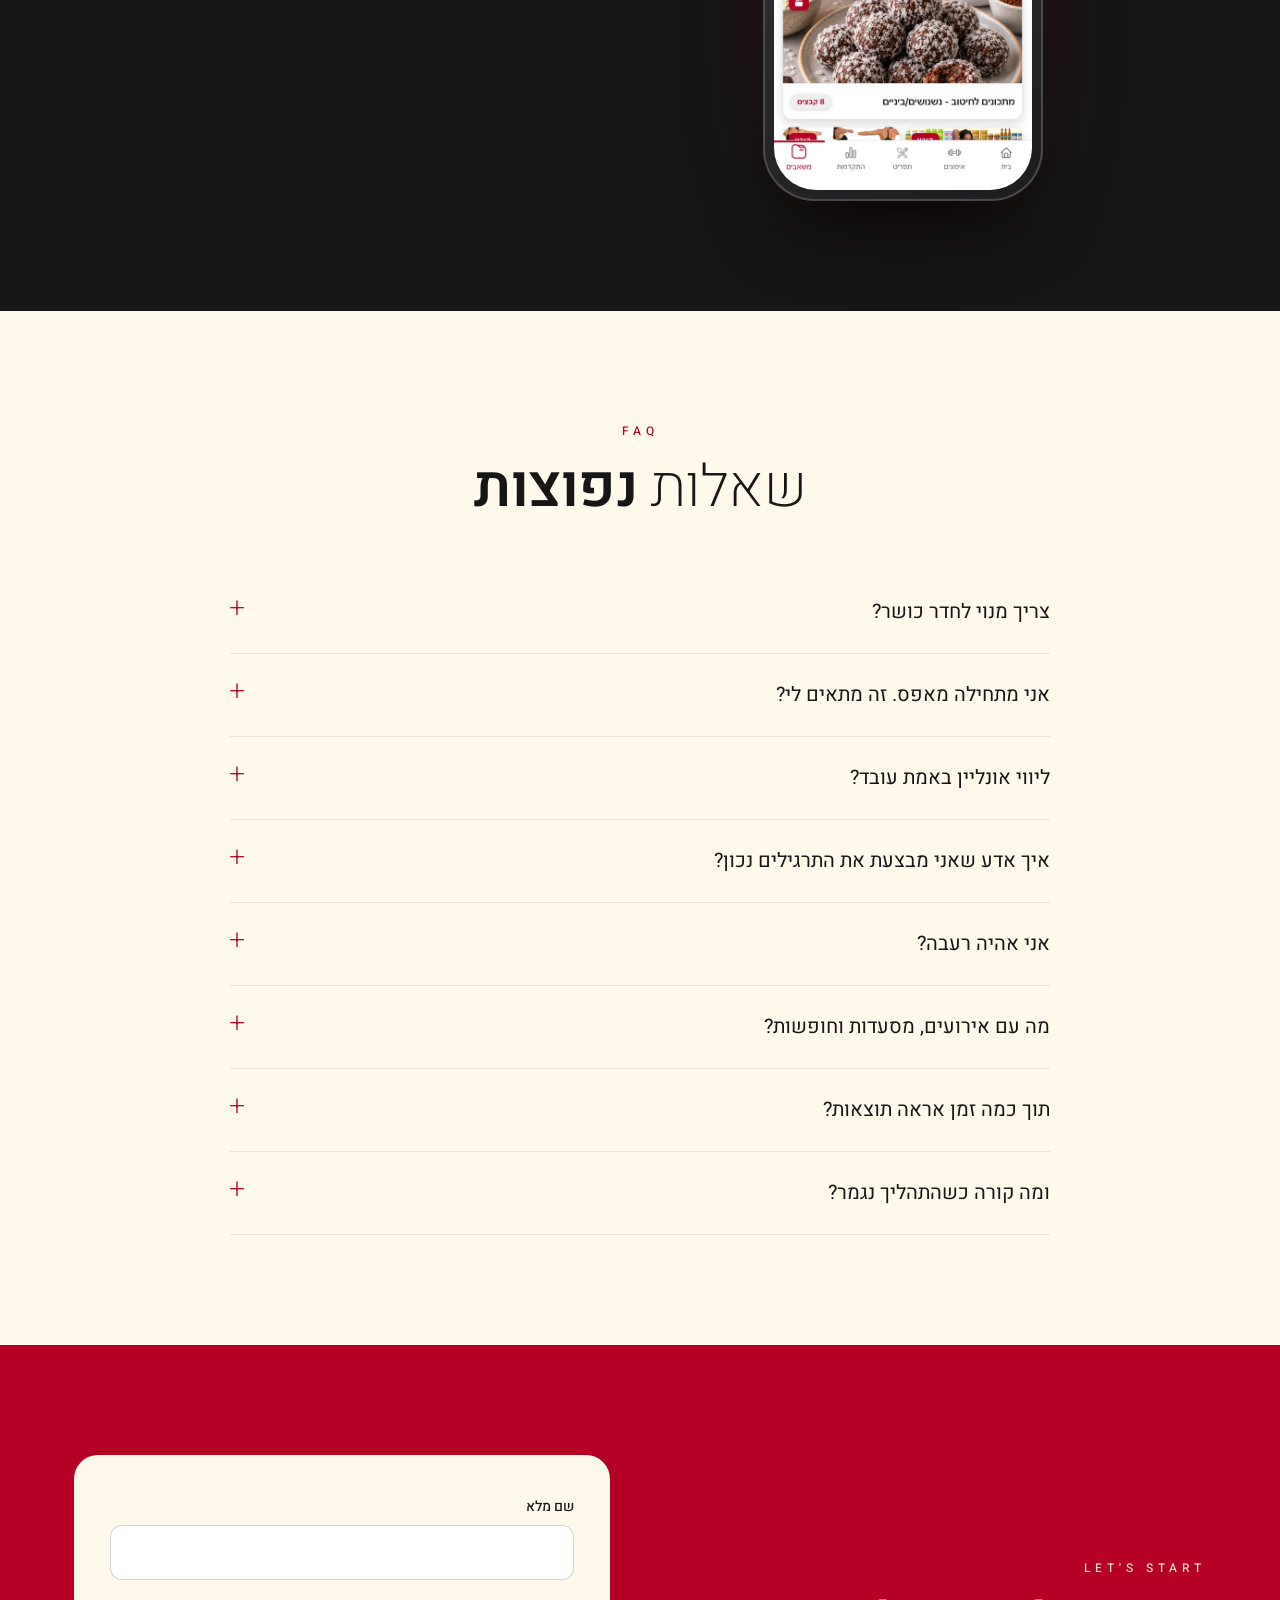
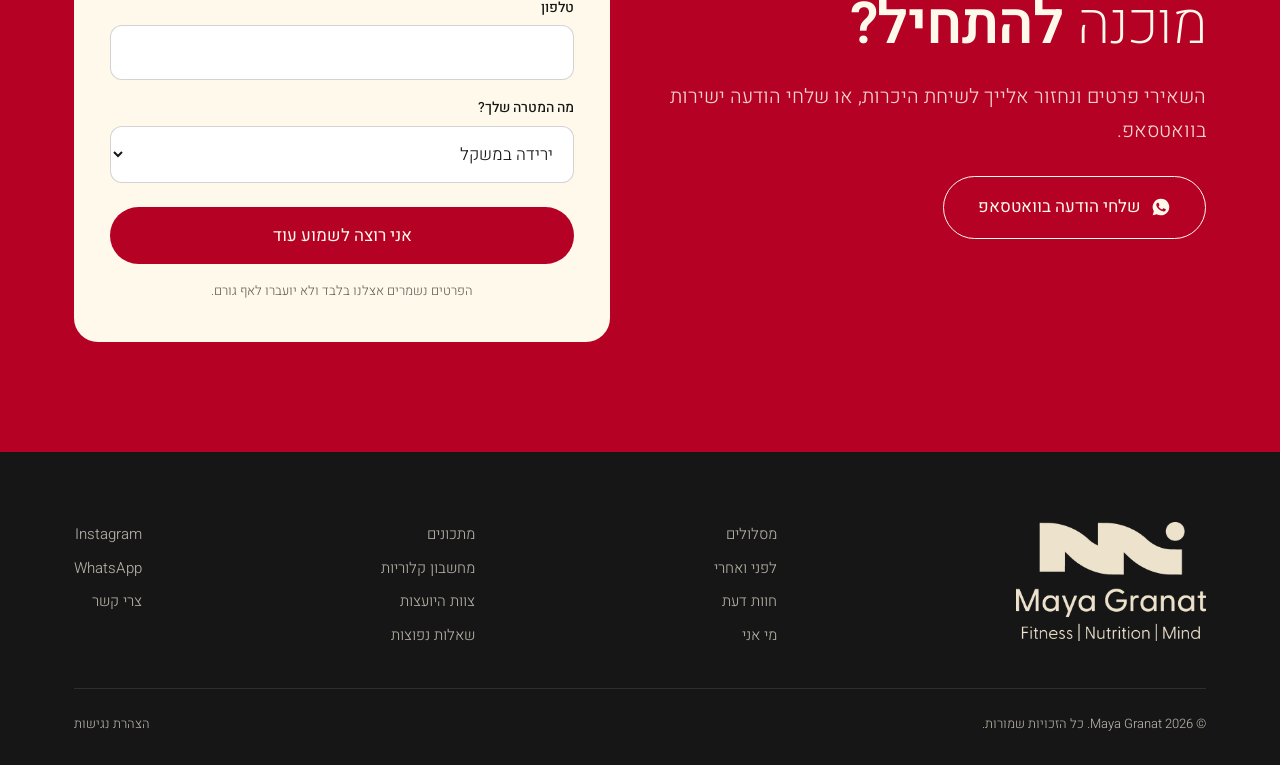
==== commit 871e0cf2: "Add files via upload" ====
--- a/index.html
+++ b/index.html
@@ -8,20 +8,20 @@
 <meta name="robots" content="noindex, nofollow">
 <meta property="og:title" content="מאיה גרנט | ליווי תזונה, אימונים ומיינד">
 <meta property="og:description" content="ליווי אישי בתזונה, אימונים ומיינד. גוף מנצח, מוח מנצח: הרגלים שנשארים לכל החיים, מתוך אהבה עצמית ובלי הלקאה עצמית.">
-<meta property="og:image" content="https://mayagranat.com/assets/hero-1400.jpg">
+<meta property="og:image" content="https://mayagranat.com/hero-1400.jpg">
 <meta property="og:locale" content="he_IL">
-<link rel="icon" type="image/png" href="assets/logo-mark-red.png">
+<link rel="icon" type="image/png" href="logo-mark-red.png">
 <link rel="preconnect" href="https://fonts.googleapis.com">
 <link rel="preconnect" href="https://fonts.gstatic.com" crossorigin>
 <link href="https://fonts.googleapis.com/css2?family=Heebo:wght@200;300;400;500;600&display=swap" rel="stylesheet">
-<link rel="stylesheet" href="assets/site.css">
+<link rel="stylesheet" href="site.css">
 </head>
 <body class="page-index">
 <a class="skip" href="#main">דלגי לתוכן</a>
 
 <header id="hdr">
   <div class="wrap">
-    <a href="index.html" aria-label="מאיה גרנט – דף הבית"><img class="mark" src="assets/logo-mark-cream.png" alt="Maya Granat"></a>
+    <a href="index.html" aria-label="מאיה גרנט – דף הבית"><img class="mark" src="logo-mark-cream.png" alt="Maya Granat"></a>
     <nav id="nav" aria-label="תפריט ראשי">
       <ul>
         <li><a data-p="index" href="index.html">בית</a></li>
@@ -43,10 +43,10 @@
 <!-- HERO -->
 <section class="hero" id="top">
   <div class="photo">
-    <picture><source srcset="assets/hero-800.webp 800w, assets/hero-1400.webp 1400w" sizes="(max-width:900px) 100vw, 50vw" type="image/webp"><img src="assets/hero-1400.jpg" alt="מאיה גרנט בחדר הכושר" fetchpriority="high"></picture>
+    <picture><source srcset="hero-800.webp 800w, hero-1400.webp 1400w" sizes="(max-width:900px) 100vw, 50vw" type="image/webp"><img src="hero-1400.jpg" alt="מאיה גרנט בחדר הכושר" fetchpriority="high"></picture>
   </div>
   <div class="in">
-    <img class="logo" src="assets/logo-full-cream.png" alt="Maya Granat – Fitness | Nutrition | Mind">
+    <img class="logo" src="logo-full-cream.png" alt="Maya Granat – Fitness | Nutrition | Mind">
     <h1><span class="nw">גוף <b>מנצח</b>.</span> <span class="nw">מוח <b>מנצח</b>.</span></h1>
     <p>ליווי תזונה, אימונים ומיינד שבונה הרגלים לכל החיים, מתוך אהבה עצמית ובלי הלקאה עצמית.</p>
     <div class="ctas">
@@ -138,23 +138,23 @@
     </div>
     <div class="feature reveal">
       <div><span class="num">01</span><h3>מסך הבית</h3><p>כמה קלוריות וחלבון נשארו לך להיום, האימונים של השבוע, וקיצור דרך לוואטסאפ עם היועצת שלך.</p></div>
-      <div class="iphone"><img src="assets/app-home.webp" alt="מסך הבית באפליקציה" loading="lazy"></div>
+      <div class="iphone"><img src="app-home.webp" alt="מסך הבית באפליקציה" loading="lazy"></div>
     </div>
     <div class="feature reveal">
       <div><span class="num">02</span><h3>התפריט שלך</h3><p>ארוחה אחרי ארוחה, עם קלוריות, חלבון, פחמימות ושומן. לא בא לך תפוח? מחליפים לחלופה מתאימה בלחיצה.</p></div>
-      <div class="iphone"><img src="assets/app-menu.webp" alt="מסך התפריט באפליקציה" loading="lazy"></div>
+      <div class="iphone"><img src="app-menu.webp" alt="מסך התפריט באפליקציה" loading="lazy"></div>
     </div>
     <div class="feature reveal">
       <div><span class="num">03</span><h3>האימונים שלך</h3><p>סרטון הדגמה לכל תרגיל, סטים, חזרות ומשקלים, טיימר מנוחה, ומה עשית באימון הקודם, כדי להתקדם כל פעם עוד קצת.</p></div>
-      <div class="iphone"><img src="assets/app-workout.webp" alt="מסך האימון באפליקציה" loading="lazy"></div>
+      <div class="iphone"><img src="app-workout.webp" alt="מסך האימון באפליקציה" loading="lazy"></div>
     </div>
     <div class="feature reveal">
       <div><span class="num">04</span><h3>ההתקדמות שלך</h3><p>משקל, היקפים, צעדים, מים ותמונות התקדמות, עם גרפים שמראים לך את כל הדרך שעשית.</p></div>
-      <div class="iphone"><img src="assets/app-progress.webp" alt="מסך ההתקדמות באפליקציה" loading="lazy"></div>
+      <div class="iphone"><img src="app-progress.webp" alt="מסך ההתקדמות באפליקציה" loading="lazy"></div>
     </div>
     <div class="feature reveal">
       <div><span class="num">05</span><h3>מתכונים ומדריכים</h3><p>מתכונים לחיטוב לבוקר, לצהריים, לערב ולנשנושים, ומדריכים לחגים ולמצבים מיוחדים.</p></div>
-      <div class="iphone"><img src="assets/app-recipes.webp" alt="מסך המתכונים באפליקציה" loading="lazy"></div>
+      <div class="iphone"><img src="app-recipes.webp" alt="מסך המתכונים באפליקציה" loading="lazy"></div>
     </div>
   </div>
 </section>
@@ -209,7 +209,7 @@
 <footer>
   <div class="wrap">
     <div class="top">
-      <a href="index.html"><img class="flogo" src="assets/logo-full-cream.png" alt="Maya Granat"></a>
+      <a href="index.html"><img class="flogo" src="logo-full-cream.png" alt="Maya Granat"></a>
       <ul><li><a href="tracks.html">מסלולים</a></li><li><a href="results.html">לפני ואחרי</a></li><li><a href="reviews.html">חוות דעת</a></li><li><a href="about.html">מי אני</a></li></ul>
       <ul><li><a href="recipes.html">מתכונים</a></li><li><a href="calculator.html">מחשבון קלוריות</a></li><li><a href="team.html">צוות היועצות</a></li><li><a href="index.html#faq">שאלות נפוצות</a></li></ul>
       <ul><li><a class="ig-link" href="#" target="_blank" rel="noopener">Instagram</a></li><li><a class="wa-link" href="#" target="_blank" rel="noopener">WhatsApp</a></li><li><a href="index.html#contact">צרי קשר</a></li></ul>
@@ -222,7 +222,7 @@
 
 <svg width="0" height="0" style="position:absolute" aria-hidden="true"><symbol id="wa-i" viewBox="0 0 24 24"><path d="M12 2a10 10 0 0 0-8.6 15.1L2 22l5-1.3A10 10 0 1 0 12 2zm5.3 14.1c-.2.6-1.3 1.2-1.8 1.2-.5.1-1 .2-3.3-.7-2.8-1.1-4.6-4-4.7-4.2-.1-.2-1.1-1.5-1.1-2.9s.7-2 1-2.3c.2-.3.5-.3.7-.3h.5c.2 0 .4 0 .6.5l.8 2c.1.2.1.4 0 .5l-.3.5-.4.4c-.1.1-.3.3-.1.6.2.3.8 1.3 1.6 2.1 1.1 1 2 1.3 2.3 1.4.3.1.5.1.6-.1l.9-1.1c.2-.3.4-.2.7-.1l1.9.9c.3.1.5.2.5.3.1.2.1.7-.1 1.3z"/></symbol></svg>
 
-<script src="assets/site.js"></script>
+<script src="site.js"></script>
 
 </body>
 </html>
--- a/site.css
+++ b/site.css
@@ -0,0 +1,321 @@
+:root{
+  --black:#161616; --red:#b50124; --red-d:#8f001c;
+  --cream:#fff9ec; --sand:#ede2cc; --muted:#6b6459; --line:#16161618;
+  --wa:#25D366; --r:18px; --max:1180px;
+}
+*{box-sizing:border-box;margin:0;padding:0}
+html{scroll-behavior:smooth}
+body{font-family:'Heebo',system-ui,sans-serif;font-weight:300;color:var(--black);background:var(--cream);line-height:1.7;-webkit-font-smoothing:antialiased}
+img{max-width:100%;display:block}
+a{color:inherit;text-decoration:none}
+.skip{position:absolute;right:10px;top:-80px;background:var(--red);color:#fff;padding:10px 16px;z-index:100;border-radius:8px}
+.skip:focus{top:10px}
+.wrap{max-width:var(--max);margin:0 auto;padding:0 24px}
+section{padding:110px 0;scroll-margin-top:70px}
+.eyebrow{display:block;font-size:12px;letter-spacing:5px;color:var(--red);font-weight:500;direction:ltr;margin-bottom:14px}
+.eyebrow,.feature .num{text-align:right}
+.center{text-align:center}
+.center .eyebrow{text-align:center}
+h1,h2,h3{font-weight:200;line-height:1.12;letter-spacing:-.5px}
+h2{font-size:clamp(34px,5vw,58px);margin-bottom:22px}
+h1 b,h2 b{font-weight:600}
+.red{color:var(--red)}
+.lead{font-size:clamp(17px,1.6vw,20px);color:#3c3832;max-width:640px}
+.center .lead{margin-inline:auto}
+.nw{display:inline-block}
+.btn{display:inline-flex;align-items:center;gap:10px;padding:16px 34px;border-radius:50px;font-weight:400;font-size:17px;transition:.25s;cursor:pointer;border:0;font-family:inherit}
+.btn-red{background:var(--red);color:var(--cream)}.btn-red:hover{background:var(--red-d);transform:translateY(-2px)}
+.btn-line{border:1px solid currentColor;background:transparent}.btn-line:hover{background:#ffffff14}
+.btn svg{width:20px;height:20px;fill:currentColor}
+.ph{background:radial-gradient(circle at 30% 25%,#ffffff26 0,transparent 45%),linear-gradient(140deg,#6b5547,#2a2420);color:#fff9;display:flex;align-items:flex-end;padding:16px;font-size:13px;border-radius:var(--r)}
+.reveal{opacity:0;transform:translateY(26px);transition:opacity .9s ease,transform .9s ease}
+.reveal.in{opacity:1;transform:none}
+
+/* header */
+header{position:fixed;inset:0 0 auto;z-index:50;transition:background .35s}
+header .wrap{display:flex;align-items:center;justify-content:space-between;height:80px}
+header.solid{background:#161616f2;backdrop-filter:blur(8px)}
+header .mark{height:28px;width:auto}
+nav ul{display:flex;gap:30px;list-style:none;font-size:15px;color:#fff9ecd0}
+nav a:hover{color:#fff}
+.hdr-cta{font-size:15px;padding:10px 22px}
+.burger{display:none;background:none;border:0;cursor:pointer;width:34px;height:34px}
+.burger span{display:block;height:1.5px;background:var(--cream);margin:7px 0}
+
+/* hero */
+.hero{position:relative;min-height:100vh;min-height:100svh;display:flex;align-items:center;justify-content:flex-start;color:var(--cream);background:var(--black);overflow:hidden;padding:110px 0 80px}
+.hero .photo{position:absolute;top:0;bottom:0;left:0;width:50%}
+.hero .photo img{width:100%;height:100%;object-fit:cover;object-position:50% 22%}
+.hero .photo::after{content:'';position:absolute;inset:0;background:linear-gradient(to left,#161616 0%,#16161600 38%),linear-gradient(0deg,#161616cc 0%,#16161600 30%)}
+.hero .in{position:relative;z-index:2;width:50%;padding:0 5vw;text-align:center}
+.hero .logo{width:min(270px,60vw);margin:0 auto 40px}
+.hero h1{font-size:clamp(42px,5.6vw,80px);margin-bottom:22px}
+.hero p{font-size:clamp(17px,1.6vw,20px);color:#fff9ecd9;max-width:470px;margin:0 auto 38px}
+.hero .ctas{display:flex;gap:14px;justify-content:center;flex-wrap:wrap}
+
+/* here */
+.here{background:var(--cream)}
+.here .box{max-width:780px;margin:0 auto;text-align:center}
+.here p{font-size:clamp(18px,1.7vw,21px);color:#3c3832;margin-bottom:18px}
+.here .strong{font-size:clamp(22px,2.4vw,30px);font-weight:400;color:var(--black);margin:34px 0}
+.here .strong b{color:var(--red);font-weight:500}
+
+/* before/after */
+.ba{background:var(--black);color:var(--cream);padding:100px 0 90px;overflow:hidden}
+.ba .sub{color:#fff9ecaa;margin-bottom:50px}
+.track{display:flex;gap:18px;width:max-content;animation:slide 45s linear infinite;direction:ltr}
+.ba:hover .track{animation-play-state:paused}
+.track .ph{width:260px;aspect-ratio:3/4;flex:none;background:linear-gradient(140deg,#4c3d35,#221d1a)}
+@keyframes slide{to{transform:translateX(-50%)}}
+
+/* pillars */
+.pillars{background:var(--black);color:var(--cream);padding:0;border-top:1px solid #fff9ec1f}
+.pillars .row{display:grid;grid-template-columns:repeat(3,1fr)}
+.pillars .col{padding:80px 44px;border-left:1px solid #fff9ec1f}
+.pillars .col:last-child{border-left:0}
+.pillars h3{font-size:34px;margin:6px 0 14px}
+.pillars p{color:#fff9ecb0;font-size:16px}
+
+/* steps */
+.steps .grid{display:grid;grid-template-columns:repeat(4,1fr);gap:28px;margin-top:60px}
+.step .n{font-size:64px;font-weight:200;color:var(--red);line-height:1}
+.step h3{font-size:21px;font-weight:500;margin:14px 0 8px;line-height:1.35}
+.step p{color:var(--muted);font-size:16px}
+
+/* journey */
+.journey{background:var(--sand)}
+.journey .grid{display:grid;grid-template-columns:1.1fr 1fr;gap:60px;align-items:start}
+.journey ul{list-style:none;margin-top:26px}
+.journey li{display:flex;gap:18px;padding:16px 0;border-bottom:1px solid var(--line)}
+.journey li i{flex:none;width:10px;height:10px;border-radius:50%;background:var(--red);margin-top:10px}
+.journey li b{font-weight:500;display:block;font-size:18px}
+.journey li span{color:var(--muted);font-size:16px}
+.duo{display:grid;gap:16px;position:sticky;top:110px}
+.duo .card{background:var(--cream);border-radius:var(--r);padding:34px 30px}
+.duo .card small{color:var(--red);letter-spacing:3px;font-size:11px;font-weight:500}
+.duo .card h3{font-size:28px;font-weight:300;margin:8px 0}
+.duo .card p{font-size:16px;color:var(--muted)}
+.duo .card.dark{background:var(--black);color:var(--cream)}
+.duo .card.dark p{color:#fff9ecb0}
+
+/* app */
+.app{background:var(--black);color:var(--cream)}
+.app .head{text-align:center;margin-bottom:80px}
+.app .head .lead{color:#fff9ecc0}
+.feature{display:grid;grid-template-columns:1fr 1fr;gap:70px;align-items:center;max-width:980px;margin:0 auto 110px}
+.feature:last-child{margin-bottom:0}
+.feature:nth-child(even) .iphone{order:-1}
+.feature .num{font-size:14px;letter-spacing:4px;color:var(--red);font-weight:500;direction:ltr;display:block;margin-bottom:10px}
+.feature h3{font-size:clamp(28px,3.2vw,40px);margin-bottom:14px}
+.feature p{color:#fff9ecb8;font-size:18px;max-width:420px}
+.iphone{position:relative;width:min(280px,72vw);margin:0 auto;padding:11px;border-radius:52px;background:linear-gradient(145deg,#3a3a3c,#1c1c1e);box-shadow:0 0 0 2px #4a4a4c inset,0 40px 80px -30px #000,0 0 120px -40px #b5012455}
+.iphone::before{content:'';position:absolute;top:24px;left:50%;transform:translateX(-50%);width:84px;height:25px;border-radius:20px;background:#000;z-index:2}
+.iphone::after{content:'';position:absolute;right:-3px;top:150px;width:3px;height:70px;border-radius:2px;background:#2c2c2e}
+.iphone img{border-radius:42px;width:100%;aspect-ratio:1320/2868;object-fit:cover;background:#fff}
+
+/* faq */
+.faq .list{max-width:820px;margin:50px auto 0}
+details{border-bottom:1px solid var(--line);padding:24px 0}
+summary{list-style:none;cursor:pointer;font-size:20px;font-weight:400;display:flex;justify-content:space-between;gap:20px}
+summary::-webkit-details-marker{display:none}
+summary::after{content:'+';color:var(--red);font-size:28px;line-height:1;font-weight:200;transition:.3s;flex:none}
+details[open] summary::after{transform:rotate(45deg)}
+details p{color:var(--muted);margin-top:12px;font-size:17px}
+
+/* contact */
+.contact{background:var(--red);color:var(--cream)}
+.contact .grid{display:grid;grid-template-columns:1fr 1fr;gap:60px;align-items:center}
+.contact .eyebrow{color:var(--sand)}
+.contact p.lead{color:#fff9ecd9}
+form{background:var(--cream);color:var(--black);border-radius:24px;padding:40px 36px;display:grid;gap:16px}
+form label{font-size:14px;font-weight:500;display:grid;gap:6px}
+form input,form select{font-family:inherit;font-size:17px;padding:14px 16px;border:1px solid #16161630;border-radius:12px;background:#fff;color:var(--black);font-weight:300}
+form input:focus,form select:focus{outline:2px solid var(--red);border-color:transparent}
+form .btn{justify-content:center;margin-top:8px}
+form .note{font-size:13px;color:var(--muted);text-align:center}
+.thanks{display:none;text-align:center;padding:30px 0}
+.wa-alt{margin-top:28px}
+
+/* footer */
+footer{background:var(--black);color:#fff9ecaa;padding:70px 0 30px;font-size:15px}
+footer .top{display:flex;justify-content:space-between;align-items:flex-start;gap:40px;flex-wrap:wrap;padding-bottom:40px;border-bottom:1px solid #fff9ec1a}
+footer .flogo{width:190px}
+footer ul{list-style:none;display:grid;gap:8px}
+footer a:hover{color:var(--cream)}
+footer .bottom{display:flex;justify-content:space-between;gap:16px;flex-wrap:wrap;padding-top:24px;font-size:13px}
+
+.float-wa{position:fixed;bottom:22px;left:22px;z-index:60;width:60px;height:60px;border-radius:50%;background:var(--wa);display:flex;align-items:center;justify-content:center;box-shadow:0 10px 30px -8px #0008;transition:.25s}
+.float-wa:hover{transform:scale(1.08)}
+.float-wa svg{width:32px;height:32px;fill:#fff}
+
+@media (max-width:900px){
+  section{padding:80px 0}
+  nav{display:none;position:fixed;inset:80px 0 auto;background:#161616f7;padding:20px 24px 30px}
+  nav.open{display:block}
+  nav ul{flex-direction:column;gap:18px;font-size:18px}
+  .burger{display:block}
+  .hdr-cta{display:none}
+  .hero{align-items:flex-end;padding-bottom:60px}
+  .hero .photo{width:100%}
+  .hero .photo img{object-position:50% 15%}
+  .hero .photo::after{background:linear-gradient(0deg,#161616 0%,#161616e6 32%,#16161633 62%,#16161666 100%)}
+  .hero .in{width:100%;padding:0 24px}
+  .hero .logo{width:190px;margin-bottom:26px}
+  .journey .grid,.contact .grid{grid-template-columns:1fr;gap:40px}
+  .duo{position:static}
+  .pillars .row{grid-template-columns:1fr}
+  .pillars .col{border-left:0;border-bottom:1px solid #fff9ec1f;padding:50px 24px}
+  .steps .grid{grid-template-columns:1fr 1fr}
+  .feature{grid-template-columns:1fr;gap:36px;text-align:center;margin-bottom:90px}
+  .feature:nth-child(even) .iphone{order:0}
+  .feature p{margin:0 auto}
+  .feature .num{text-align:center}
+  form{padding:30px 22px}
+}
+@media (max-width:520px){.steps .grid{grid-template-columns:1fr}.track .ph{width:200px}}
+@media (prefers-reduced-motion:reduce){.track{animation:none}.reveal{opacity:1;transform:none}html{scroll-behavior:auto}}
+
+/* ===== nav (7 items) ===== */
+nav ul{gap:24px;font-size:14.5px}
+nav a.active{color:var(--cream);border-bottom:1px solid var(--red);padding-bottom:4px}
+.more{margin-top:46px}
+@media (max-width:1120px){
+  nav{display:none;position:fixed;inset:80px 0 auto;background:#161616f7;padding:20px 24px 30px}
+  nav.open{display:block}
+  nav ul{flex-direction:column;gap:18px;font-size:18px}
+  .burger{display:block}
+}
+
+/* ===== inner pages ===== */
+.page-hero{background:var(--black);color:var(--cream);text-align:center;padding:170px 0 90px;position:relative;overflow:hidden}
+.page-hero::before{content:'';position:absolute;inset:0;background:radial-gradient(ellipse at 50% 0%,#b5012433 0,transparent 60%)}
+.page-hero .wrap{position:relative}
+.page-hero h1{font-size:clamp(40px,6vw,72px);margin-bottom:18px}
+.page-hero .lead{color:#fff9ecc8;margin:0 auto}
+.page-hero .eyebrow{text-align:center}
+.todo{display:inline-block;background:#b5012418;color:var(--red);border:1px dashed var(--red);border-radius:8px;padding:2px 10px;font-size:14px;font-weight:400}
+
+.cta-band{background:var(--red);color:var(--cream);text-align:center;padding:90px 0}
+.cta-band h2{margin-bottom:14px}
+.cta-band p{color:#fff9ecd9;margin:0 auto 34px;max-width:560px;font-size:19px}
+.cta-band .row{display:flex;gap:14px;justify-content:center;flex-wrap:wrap}
+.btn-cream{background:var(--cream);color:var(--red)}.btn-cream:hover{transform:translateY(-2px)}
+
+/* tracks */
+.tracks{display:grid;grid-template-columns:repeat(3,1fr);gap:22px;align-items:stretch}
+.track-card{background:#fff;border:1px solid var(--line);border-radius:24px;padding:40px 32px;display:flex;flex-direction:column;position:relative}
+.track-card.featured{background:var(--black);color:var(--cream);border-color:var(--black);transform:translateY(-14px)}
+.track-card .badge{position:absolute;top:-13px;right:32px;background:var(--red);color:var(--cream);font-size:13px;padding:4px 14px;border-radius:20px;font-weight:400}
+.track-card small{color:var(--red);letter-spacing:4px;font-size:11px;font-weight:500;direction:ltr;text-align:right}
+.track-card h3{font-size:34px;margin:8px 0 6px}
+.track-card .for{color:var(--muted);font-size:16px;margin-bottom:22px}
+.track-card.featured .for{color:#fff9ecaa}
+.track-card ul{list-style:none;flex:1;margin-bottom:28px}
+.track-card li{padding:10px 0;border-bottom:1px solid var(--line);font-size:16px;display:flex;gap:10px}
+.track-card.featured li{border-color:#fff9ec1f}
+.track-card li::before{content:'✓';color:var(--red);font-weight:600}
+.track-card .price{font-size:15px;color:var(--muted);margin-bottom:16px}
+.track-card.featured .price{color:#fff9ecaa}
+.track-card .btn{justify-content:center}
+.compare{max-width:900px;margin:90px auto 0}
+.compare table{width:100%;border-collapse:collapse;font-size:16px}
+.compare th,.compare td{padding:14px 12px;border-bottom:1px solid var(--line);text-align:center}
+.compare th:first-child,.compare td:first-child{text-align:right}
+.compare thead th{font-weight:500}
+.compare .y{color:var(--red);font-weight:600}
+
+/* results gallery */
+.gallery{display:grid;grid-template-columns:repeat(3,1fr);gap:20px}
+.gallery figure{margin:0}
+.gallery .ph{aspect-ratio:4/5;background:linear-gradient(140deg,#d9c9b0,#b9a68a);color:#0007}
+.gallery figcaption{font-size:15px;color:var(--muted);padding:12px 4px 0}
+.gallery figcaption b{color:var(--black);font-weight:500}
+
+/* reviews */
+.reviews{columns:3 300px;column-gap:20px}
+.review{break-inside:avoid;background:#fff;border:1px solid var(--line);border-radius:20px;padding:28px 26px;margin-bottom:20px}
+.review .q{font-size:46px;line-height:.6;color:var(--red);font-weight:600;font-family:Georgia,serif}
+.review p{font-size:17px;margin:10px 0 16px}
+.review .who{font-size:14px;color:var(--muted)}
+.review.shot .ph{aspect-ratio:9/16;background:linear-gradient(140deg,#e9dfcc,#cdbb9c);color:#0007;margin:-8px -6px 0}
+
+/* about */
+.about-grid{display:grid;grid-template-columns:.9fr 1.1fr;gap:70px;align-items:center}
+.about-grid .photo{border-radius:28px;overflow:hidden;aspect-ratio:4/5}
+.about-grid .photo img{width:100%;height:100%;object-fit:cover;object-position:50% 20%}
+.about-grid p{font-size:18px;color:#3c3832;margin-bottom:16px}
+.values{display:grid;grid-template-columns:repeat(3,1fr);gap:22px;margin-top:60px}
+.values div{background:var(--cream);border-radius:20px;padding:30px 26px}
+.values h3{font-size:24px;font-weight:400;margin:6px 0 8px}
+.values p{color:var(--muted);font-size:16px}
+
+/* recipes */
+.cats{display:grid;grid-template-columns:repeat(3,1fr);gap:20px;margin-bottom:70px}
+.cat{position:relative;border-radius:22px;overflow:hidden;aspect-ratio:16/10;color:var(--cream);display:flex;align-items:flex-end}
+.cat img{position:absolute;inset:0;width:100%;height:100%;object-fit:cover;transition:.6s}
+.cat:hover img{transform:scale(1.05)}
+.cat::after{content:'';position:absolute;inset:0;background:linear-gradient(0deg,#161616d9,#16161600 60%)}
+.cat span{position:relative;z-index:1;padding:22px 24px;font-size:24px;font-weight:400}
+.chips{display:flex;gap:10px;justify-content:center;flex-wrap:wrap;margin-bottom:40px}
+.chips button{font-family:inherit;font-size:15px;padding:9px 20px;border-radius:30px;border:1px solid #16161630;background:transparent;cursor:pointer}
+.chips button.on{background:var(--black);color:var(--cream);border-color:var(--black)}
+.recipes{display:grid;grid-template-columns:repeat(3,1fr);gap:22px}
+.recipe{background:#fff;border-radius:20px;overflow:hidden;border:1px solid var(--line)}
+.recipe .ph{border-radius:0;aspect-ratio:4/3;background:linear-gradient(140deg,#e9dfcc,#cdbb9c);color:#0007}
+.recipe .body{padding:20px 22px 24px}
+.recipe h3{font-size:20px;font-weight:500;margin-bottom:10px}
+.tags{display:flex;gap:8px;flex-wrap:wrap}
+.tags span{font-size:13px;background:var(--cream);border-radius:20px;padding:3px 12px;color:var(--muted)}
+.tags span.p{color:var(--red)}
+
+/* calculator */
+.calc{display:grid;grid-template-columns:1fr 1fr;gap:40px;align-items:start}
+.calc form{background:#fff;border:1px solid var(--line)}
+.seg{display:flex;border:1px solid #16161630;border-radius:12px;overflow:hidden}
+.seg label{flex:1;display:block;cursor:pointer}
+.seg input{position:absolute;opacity:0;pointer-events:none}
+.seg span{display:block;text-align:center;padding:12px 6px;font-weight:300;font-size:16px}
+.seg input:checked + span{background:var(--black);color:var(--cream)}
+.seg input:focus-visible + span{outline:2px solid var(--red)}
+.row2{display:grid;grid-template-columns:repeat(3,1fr);gap:12px}
+.result{background:var(--black);color:var(--cream);border-radius:24px;padding:40px 36px;position:sticky;top:110px}
+.result .big{font-size:clamp(56px,7vw,84px);font-weight:200;line-height:1;color:var(--cream)}
+.result .big small{font-size:20px;color:#fff9ecaa}
+.result .lbl{color:#fff9ecaa;font-size:15px;margin-bottom:8px}
+.result .grid3{display:grid;grid-template-columns:repeat(3,1fr);gap:12px;margin:28px 0}
+.result .grid3 div{background:#ffffff0f;border-radius:14px;padding:16px 12px;text-align:center}
+.result .grid3 b{display:block;font-size:24px;font-weight:300}
+.result .grid3 span{font-size:13px;color:#fff9ecaa}
+.result .note{font-size:13px;color:#fff9ec88;margin-top:18px}
+.result .empty{color:#fff9ecaa;font-size:18px}
+
+/* team */
+.team{display:grid;grid-template-columns:repeat(4,1fr);gap:22px}
+.member{text-align:center}
+.member .ph{aspect-ratio:1;border-radius:50%;background:linear-gradient(140deg,#e9dfcc,#cdbb9c);color:#0007;justify-content:center;align-items:center;margin-bottom:18px}
+.member h3{font-size:22px;font-weight:500}
+.member .role{color:var(--red);font-size:14px;margin-bottom:8px}
+.member p{color:var(--muted);font-size:15px}
+.lead-maya{display:grid;grid-template-columns:auto 1fr;gap:40px;align-items:center;background:var(--black);color:var(--cream);border-radius:28px;padding:40px;margin-bottom:70px}
+.lead-maya img{width:200px;height:200px;border-radius:50%;object-fit:cover;object-position:50% 18%}
+.lead-maya p{color:#fff9ecc0;font-size:17px}
+.split{display:grid;grid-template-columns:1fr 1fr;gap:22px;margin-top:70px}
+.split div{background:var(--sand);border-radius:22px;padding:34px 30px}
+.split h3{font-size:26px;font-weight:300;margin-bottom:10px}
+.split li{margin-right:20px;color:#3c3832;padding:4px 0}
+
+@media (max-width:900px){
+  .tracks,.gallery,.recipes,.cats,.values,.about-grid,.calc,.split{grid-template-columns:1fr}
+  .track-card.featured{transform:none}
+  .team{grid-template-columns:1fr 1fr}
+  .result{position:static}
+  .lead-maya{grid-template-columns:1fr;text-align:center}
+  .lead-maya img{margin:0 auto}
+  .page-hero{padding:140px 0 70px}
+  .compare{overflow-x:auto}
+}
+@media (max-width:600px){.gallery,.recipes{grid-template-columns:1fr 1fr;gap:12px}.recipe .body{padding:14px}.recipe h3{font-size:16px}.team{grid-template-columns:1fr 1fr;gap:16px}.row2{grid-template-columns:1fr 1fr}}
+form input,form select{min-width:0;width:100%}
+.calc > *{min-width:0}
+
+.seg input{width:1px;height:1px}
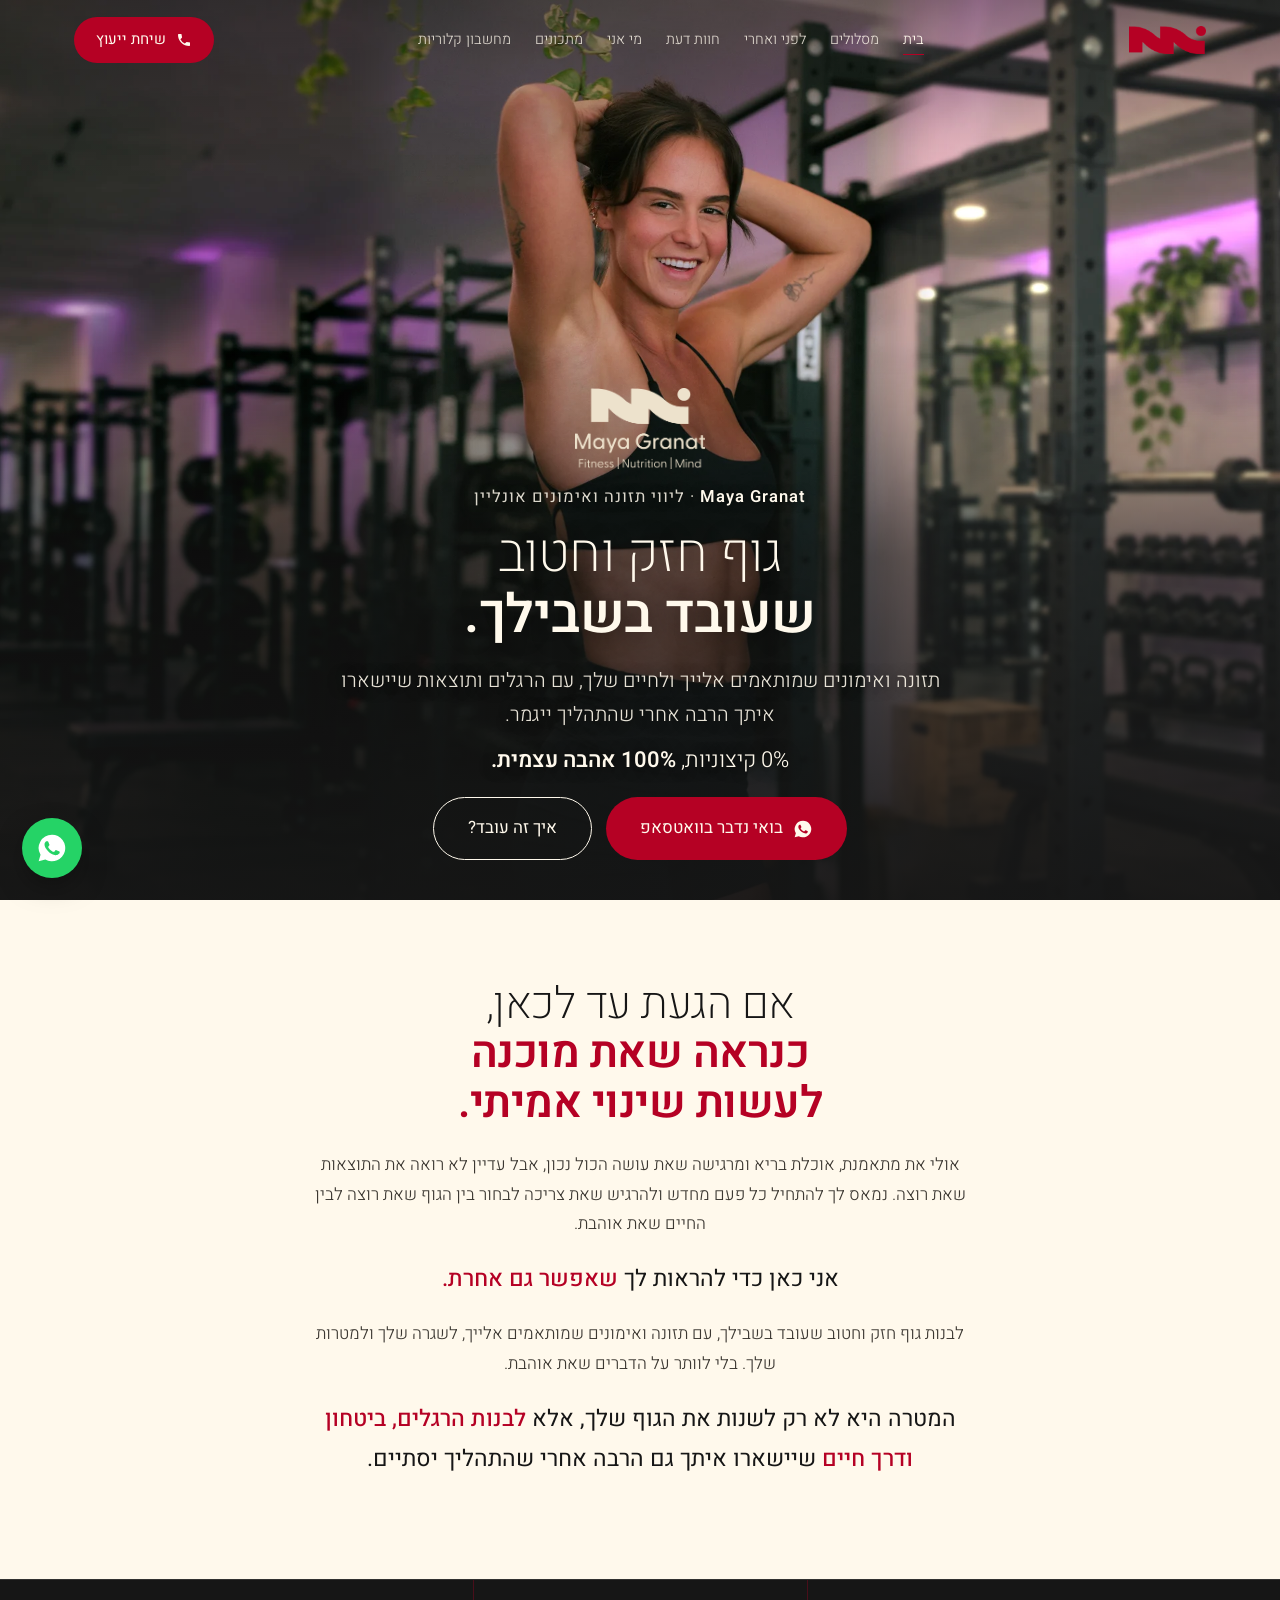
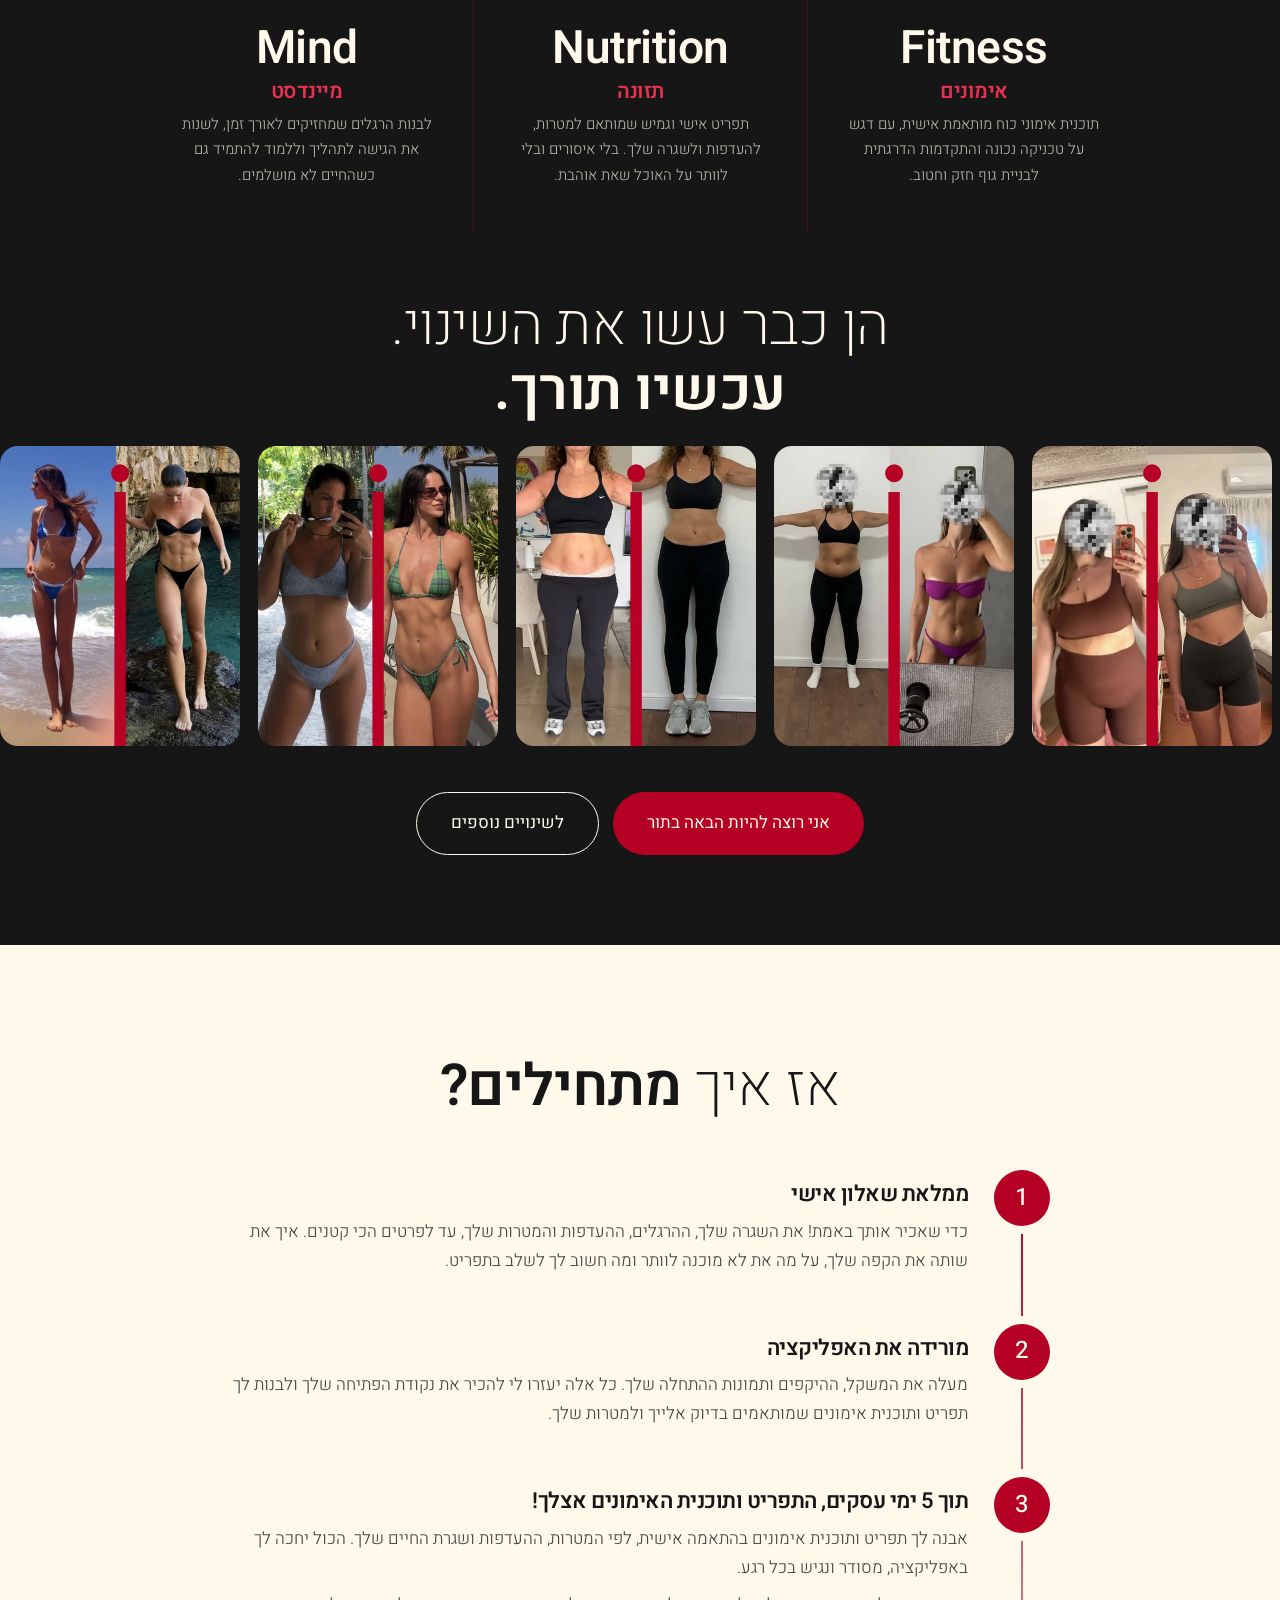
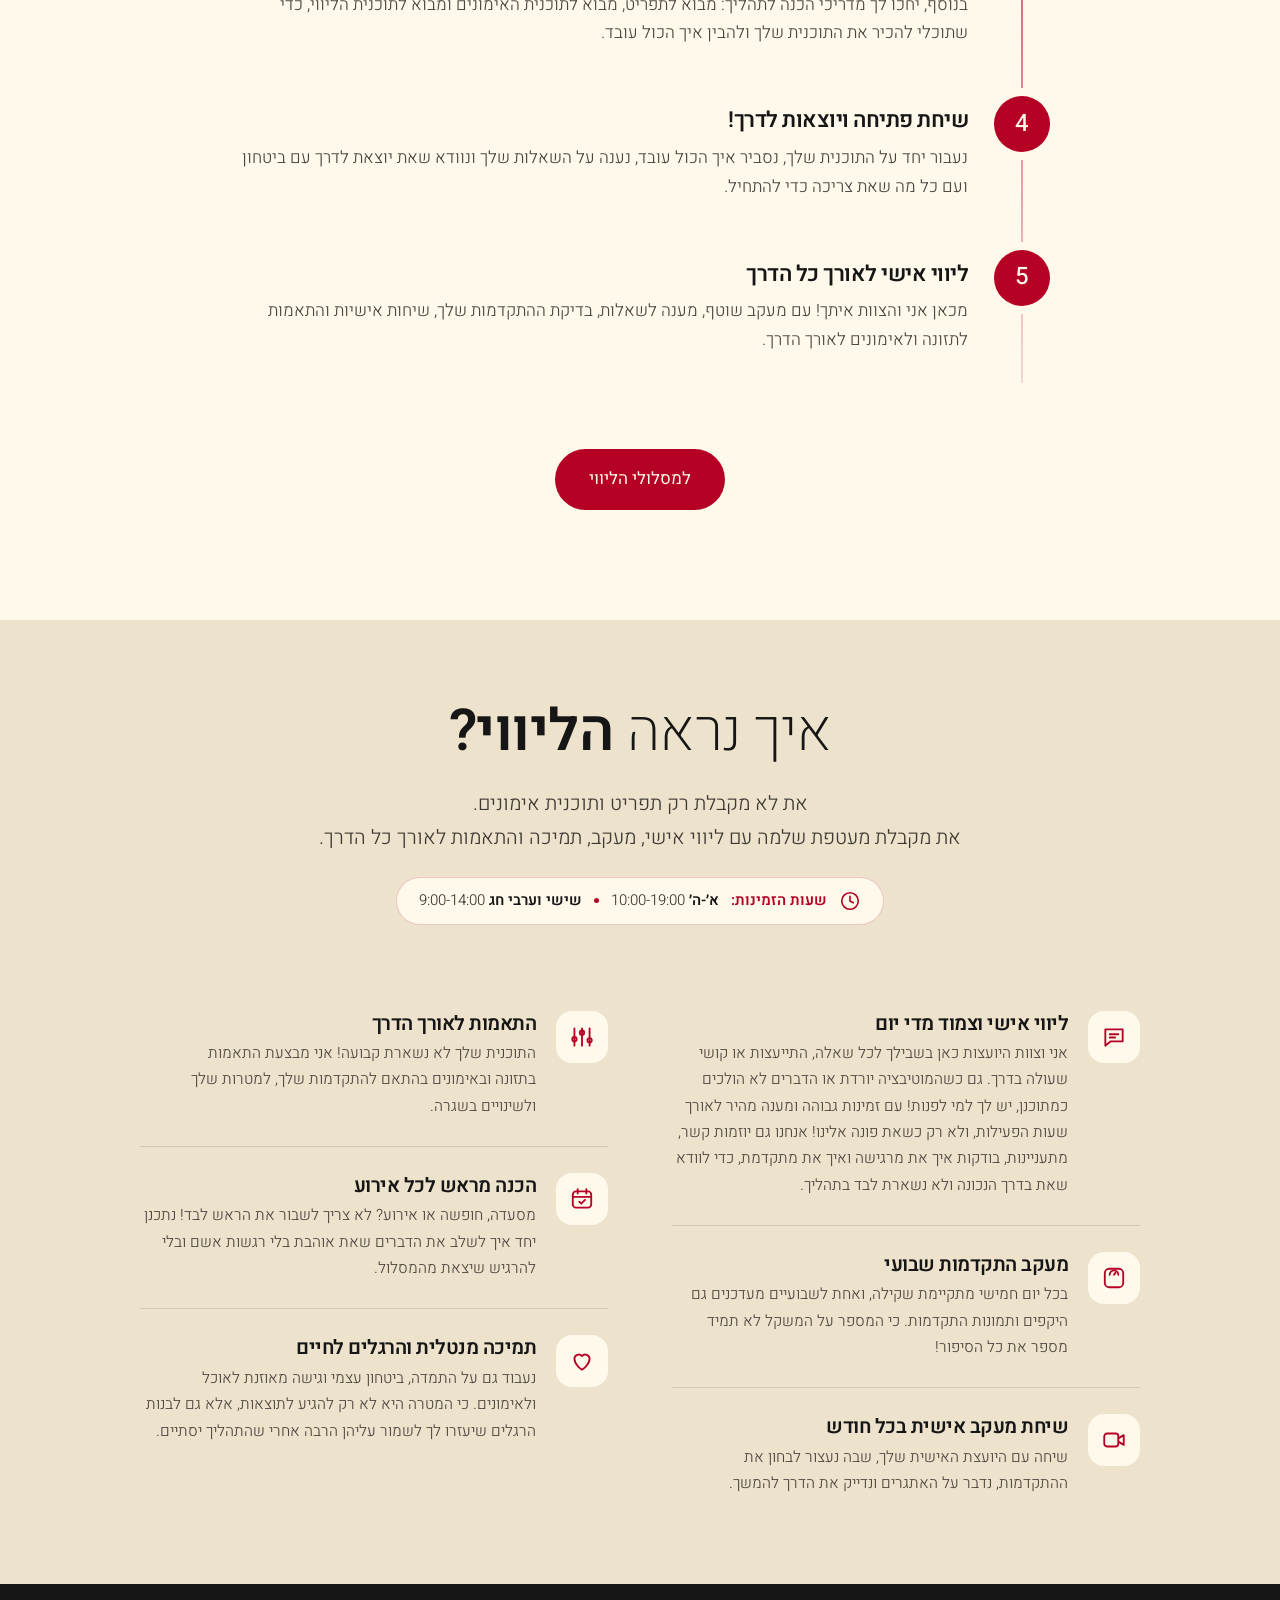
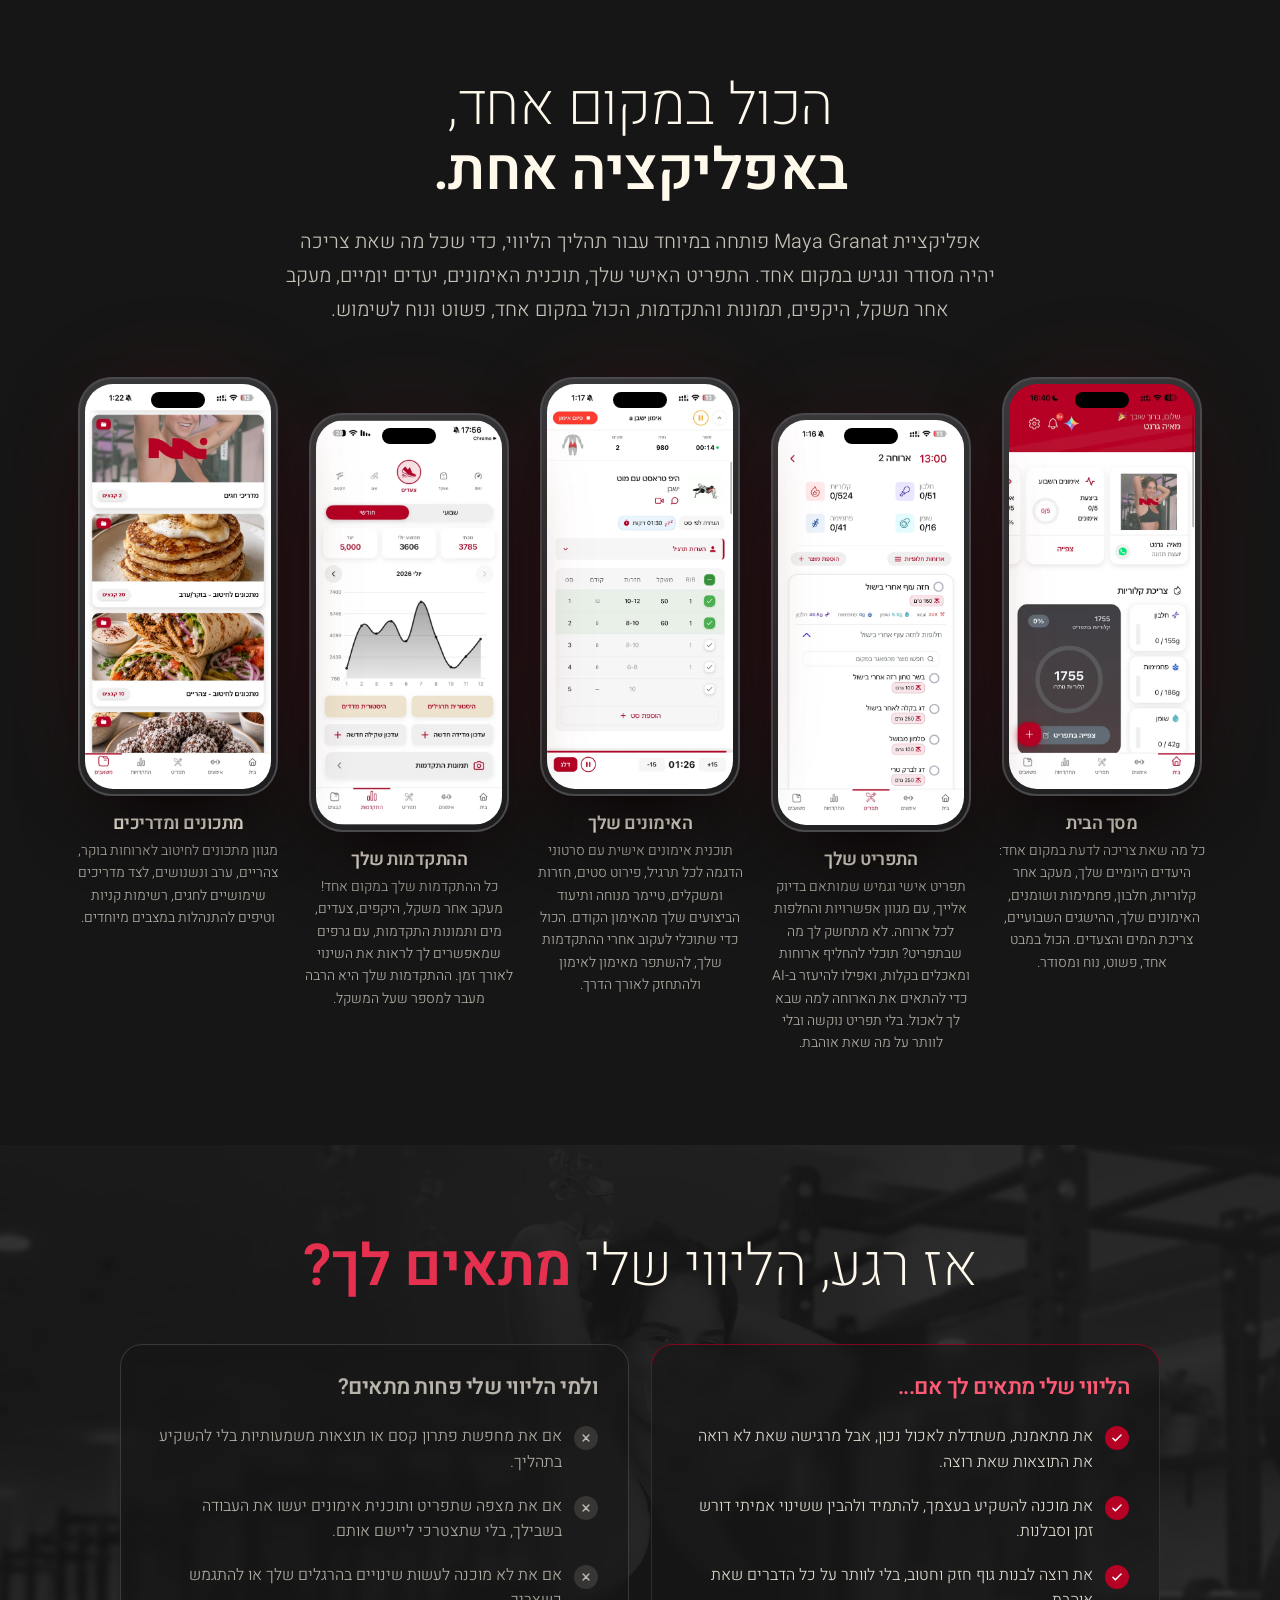
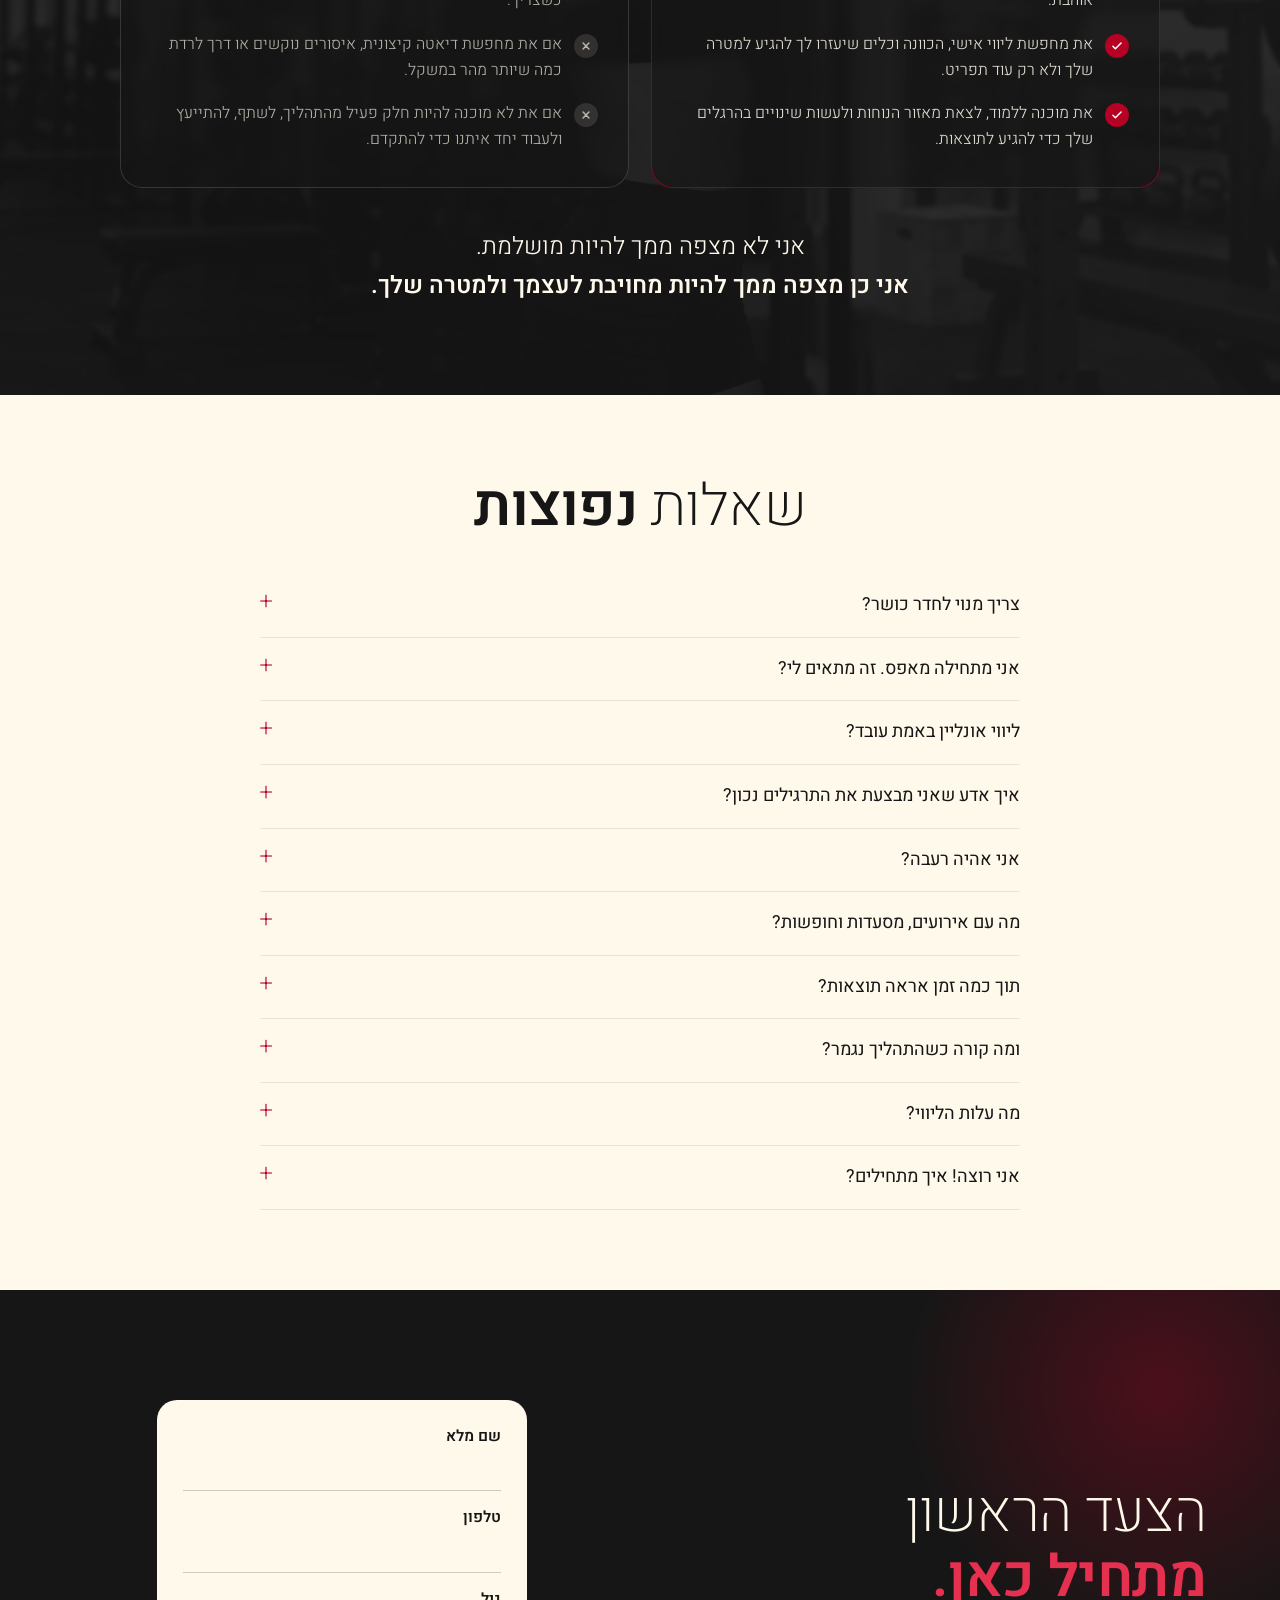
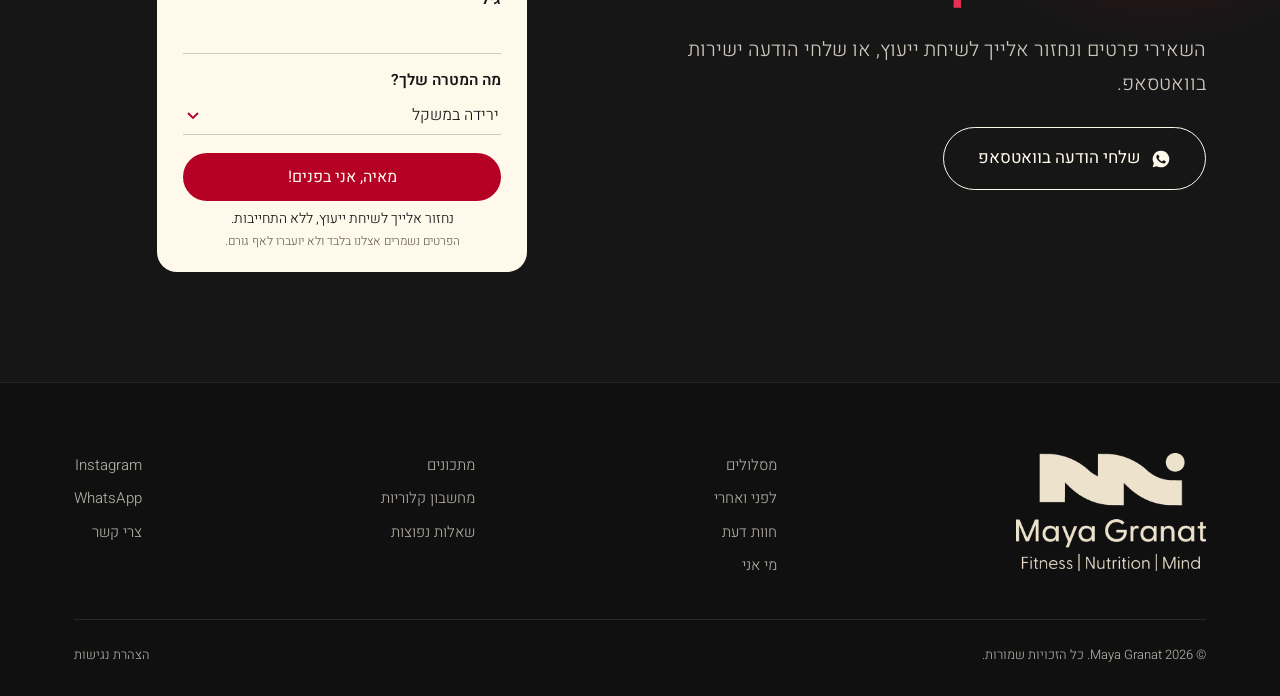
==== commit e3362398: "Add files via upload" ====
--- a/index.html
+++ b/index.html
@@ -4,24 +4,24 @@
 <meta charset="utf-8">
 <meta name="viewport" content="width=device-width, initial-scale=1">
 <title>מאיה גרנט | ליווי תזונה, אימונים ומיינד</title>
-<meta name="description" content="ליווי אישי בתזונה, אימונים ומיינד. גוף מנצח, מוח מנצח: הרגלים שנשארים לכל החיים, מתוך אהבה עצמית ובלי הלקאה עצמית.">
+<meta name="description" content="גוף חזק וחטוב שעובד בשבילך. תזונה ואימונים שמותאמים אלייך ולחיים שלך, עם הרגלים ותוצאות שנבנים לטווח ארוך. 0% קיצוניות, 100% אהבה עצמית.">
 <meta name="robots" content="noindex, nofollow">
 <meta property="og:title" content="מאיה גרנט | ליווי תזונה, אימונים ומיינד">
-<meta property="og:description" content="ליווי אישי בתזונה, אימונים ומיינד. גוף מנצח, מוח מנצח: הרגלים שנשארים לכל החיים, מתוך אהבה עצמית ובלי הלקאה עצמית.">
+<meta property="og:description" content="גוף חזק וחטוב שעובד בשבילך. תזונה ואימונים שמותאמים אלייך ולחיים שלך, עם הרגלים ותוצאות שנבנים לטווח ארוך. 0% קיצוניות, 100% אהבה עצמית.">
 <meta property="og:image" content="https://mayagranat.com/hero-1400.jpg">
 <meta property="og:locale" content="he_IL">
 <link rel="icon" type="image/png" href="logo-mark-red.png">
 <link rel="preconnect" href="https://fonts.googleapis.com">
 <link rel="preconnect" href="https://fonts.gstatic.com" crossorigin>
-<link href="https://fonts.googleapis.com/css2?family=Heebo:wght@200;300;400;500;600&display=swap" rel="stylesheet">
-<link rel="stylesheet" href="site.css">
+<link href="https://fonts.googleapis.com/css2?family=Heebo:wght@200;300;400;500;600;700&display=swap" rel="stylesheet">
+<link rel="stylesheet" href="site.css?v=9cd4f567">
 </head>
 <body class="page-index">
 <a class="skip" href="#main">דלגי לתוכן</a>
 
 <header id="hdr">
   <div class="wrap">
-    <a href="index.html" aria-label="מאיה גרנט – דף הבית"><img class="mark" src="logo-mark-cream.png" alt="Maya Granat"></a>
+    <a href="index.html" aria-label="מאיה גרנט – דף הבית"><img class="mark" src="logo-mark-red.png" alt="Maya Granat"></a>
     <nav id="nav" aria-label="תפריט ראשי">
       <ul>
         <li><a data-p="index" href="index.html">בית</a></li>
@@ -31,27 +31,34 @@
         <li><a data-p="about" href="about.html">מי אני</a></li>
         <li><a data-p="recipes" href="recipes.html">מתכונים</a></li>
         <li><a data-p="calculator" href="calculator.html">מחשבון קלוריות</a></li>
-        <li><a data-p="team" href="team.html">צוות היועצות</a></li>
       </ul>
     </nav>
-    <a class="btn btn-red hdr-cta" href="index.html#contact">לשיחת היכרות</a>
+    <a class="btn btn-red hdr-cta" href="tel:+972507199885"><svg viewBox="0 0 24 24" aria-hidden="true"><path d="M6.6 10.8a15.1 15.1 0 0 0 6.6 6.6l2.2-2.2a1 1 0 0 1 1-.25 11.4 11.4 0 0 0 3.6.57 1 1 0 0 1 1 1V20a1 1 0 0 1-1 1A17 17 0 0 1 3 4a1 1 0 0 1 1-1h3.5a1 1 0 0 1 1 1c0 1.25.2 2.45.57 3.57a1 1 0 0 1-.25 1z"/></svg>שיחת ייעוץ</a>
     <button class="burger" aria-label="פתיחת תפריט" aria-controls="nav"><span></span><span></span><span></span></button>
   </div>
 </header>
 
 <main id="main">
 <!-- HERO -->
-<section class="hero" id="top">
+<section class="hero hero2" id="top">
   <div class="photo">
-    <picture><source srcset="hero-800.webp 800w, hero-1400.webp 1400w" sizes="(max-width:900px) 100vw, 50vw" type="image/webp"><img src="hero-1400.jpg" alt="מאיה גרנט בחדר הכושר" fetchpriority="high"></picture>
+    <picture>
+      <source media="(min-width:901px)" srcset="hero-wide-2400.webp 2400w, hero-wide-3640.webp 3640w" sizes="100vw" type="image/webp">
+      <source media="(max-width:900px)" srcset="hero-800.webp 800w, hero-1400.webp 1400w" sizes="100vw" type="image/webp">
+      <img src="hero-wide.jpg" alt="מאיה גרנט בחדר הכושר" fetchpriority="high">
+    </picture>
   </div>
   <div class="in">
     <img class="logo" src="logo-full-cream.png" alt="Maya Granat – Fitness | Nutrition | Mind">
-    <h1><span class="nw">גוף <b>מנצח</b>.</span> <span class="nw">מוח <b>מנצח</b>.</span></h1>
-    <p>ליווי תזונה, אימונים ומיינד שבונה הרגלים לכל החיים, מתוך אהבה עצמית ובלי הלקאה עצמית.</p>
-    <div class="ctas">
-      <a class="btn btn-red wa-link" href="#" target="_blank" rel="noopener"><svg viewBox="0 0 24 24" aria-hidden="true"><use href="#wa-i"/></svg>בואי נדבר בוואטסאפ</a>
-      <a class="btn btn-line" href="#how">איך זה עובד?</a>
+    <p class="kicker"><span dir="ltr">Maya Granat</span> · ליווי תזונה ואימונים אונליין</p>
+    <h1>גוף חזק וחטוב<br><b>שעובד בשבילך.</b></h1>
+    <div class="glass">
+      <p>תזונה ואימונים שמותאמים אלייך ולחיים שלך, עם הרגלים ותוצאות שיישארו איתך הרבה אחרי שהתהליך ייגמר.</p>
+      <p class="motto-line">0% קיצוניות, <b>100% אהבה עצמית.</b></p>
+      <div class="ctas">
+        <a class="btn btn-red wa-link" href="#" target="_blank" rel="noopener"><svg viewBox="0 0 24 24" aria-hidden="true"><use href="#wa-i"/></svg>בואי נדבר בוואטסאפ</a>
+        <a class="btn btn-line" href="#how">איך זה עובד?</a>
+      </div>
     </div>
   </div>
 </section>
@@ -59,72 +66,71 @@
 <!-- IF YOU GOT HERE -->
 <section class="here">
   <div class="wrap box reveal">
-    <span class="eyebrow">IT'S TIME</span>
-    <h2>אם הגעת עד לכאן,<br><b class="red">כנראה שאת מוכנה לעשות שינוי.</b></h2>
+    <h2>אם הגעת עד לכאן,<br><b class="red">כנראה שאת מוכנה<br>לעשות שינוי אמיתי.</b></h2>
     <p>אולי את מתאמנת, אוכלת בריא ומרגישה שאת עושה הכול נכון, אבל עדיין לא רואה את התוצאות שאת רוצה. נמאס לך להתחיל כל פעם מחדש ולהרגיש שאת צריכה לבחור בין הגוף שאת רוצה לבין החיים שאת אוהבת.</p>
     <p class="strong">אני כאן כדי להראות לך <b>שאפשר גם אחרת.</b></p>
-    <p>לבנות גוף חזק וחטוב שעובד בשבילך, עם תזונה ואימונים שמותאמים אלייך, לשגרה שלך ולמטרות שלך. בלי לוותר על הדברים שאת אוהבת, ובלי שהחיים שלך יצטרכו להסתובב סביב התהליך.</p>
+    <p>לבנות גוף חזק וחטוב שעובד בשבילך, עם תזונה ואימונים שמותאמים אלייך, לשגרה שלך ולמטרות שלך. בלי לוותר על הדברים שאת אוהבת.</p>
+    <p class="strong">המטרה היא לא רק לשנות את הגוף שלך, אלא <b>לבנות הרגלים, ביטחון ודרך חיים</b> שיישארו איתך גם הרבה אחרי שהתהליך יסתיים.</p>
   </div>
 </section>
 
 <!-- PILLARS -->
-<section class="pillars" aria-label="שלושת התחומים">
+<section class="pillars pillars-b" aria-label="שלושת התחומים">
   <div class="row">
-    <div class="col reveal"><span class="eyebrow">FITNESS</span><h3>אימונים</h3><p>תוכנית אימונים אישית לבית או לחדר הכושר, עם סרטון הדגמה לכל תרגיל, שמתקדמת יחד איתך.</p></div>
-    <div class="col reveal"><span class="eyebrow">NUTRITION</span><h3>תזונה</h3><p>תפריט גמיש שבנוי סביב החיים, ההעדפות והשגרה שלך, ולא להפך.</p></div>
-    <div class="col reveal"><span class="eyebrow">MIND</span><h3>מיינד</h3><p>אהבה עצמית במקום הלקאה עצמית. מודעות והרגלים שנשארים גם אחרי התהליך.</p></div>
+    <div class="col reveal"><span class="en">Fitness</span><h3>אימונים</h3><p>תוכנית אימוני כוח מותאמת אישית, עם דגש על טכניקה נכונה והתקדמות הדרגתית לבניית גוף חזק וחטוב.</p></div>
+    <div class="col reveal"><span class="en">Nutrition</span><h3>תזונה</h3><p>תפריט אישי וגמיש שמותאם למטרות, להעדפות ולשגרה שלך. בלי איסורים ובלי לוותר על האוכל שאת אוהבת.</p></div>
+    <div class="col reveal"><span class="en">Mind</span><h3>מיינדסט</h3><p>לבנות הרגלים שמחזיקים לאורך זמן, לשנות את הגישה לתהליך וללמוד להתמיד גם כשהחיים לא מושלמים.</p></div>
   </div>
 </section>
 
 <!-- BEFORE / AFTER -->
 <section class="ba center" id="results">
   <div class="wrap">
-    <span class="eyebrow">REAL RESULTS</span>
-    <h2>שינויים <b>אמיתיים</b></h2>
-    <p class="sub">של נשים אמיתיות, שעשו את התהליך איתי</p>
-  </div>
+    <h2>הן כבר עשו את השינוי.<br><b>עכשיו תורך.</b></h2>
+  </div>
+  <div class="marquee" dir="ltr">
   <div class="track" aria-hidden="true">
-    <div class="ph">לפני / אחרי 1</div><div class="ph">לפני / אחרי 2</div><div class="ph">לפני / אחרי 3</div><div class="ph">לפני / אחרי 4</div><div class="ph">לפני / אחרי 5</div><div class="ph">לפני / אחרי 6</div>
-    <div class="ph">לפני / אחרי 1</div><div class="ph">לפני / אחרי 2</div><div class="ph">לפני / אחרי 3</div><div class="ph">לפני / אחרי 4</div><div class="ph">לפני / אחרי 5</div><div class="ph">לפני / אחרי 6</div>
-  </div>
-  <a class="btn btn-line more" href="results.html">לכל השינויים</a>
+    <img src="ba-30-s.webp" alt="" width="480" height="600"><img src="ba-31-s.webp" alt="" width="480" height="600"><img src="ba-20-s.webp" alt="" width="480" height="600"><img src="ba-10-s.webp" alt="" width="480" height="600"><img src="ba-14-s.webp" alt="" width="480" height="600"><img src="ba-16-s.webp" alt="" width="480" height="600"><img src="ba-17-s.webp" alt="" width="480" height="600"><img src="ba-19-s.webp" alt="" width="480" height="600"><img src="ba-28-s.webp" alt="" width="480" height="600">
+    <img src="ba-30-s.webp" alt="" width="480" height="600"><img src="ba-31-s.webp" alt="" width="480" height="600"><img src="ba-20-s.webp" alt="" width="480" height="600"><img src="ba-10-s.webp" alt="" width="480" height="600"><img src="ba-14-s.webp" alt="" width="480" height="600"><img src="ba-16-s.webp" alt="" width="480" height="600"><img src="ba-17-s.webp" alt="" width="480" height="600"><img src="ba-19-s.webp" alt="" width="480" height="600"><img src="ba-28-s.webp" alt="" width="480" height="600">
+  </div>
+  </div>
+  <div class="ba-ctas">
+    <a class="btn btn-red wa-link" data-wa="היי מאיה, ראיתי את השינויים באתר ואני רוצה להיות הבאה בתור!" href="#" target="_blank" rel="noopener">אני רוצה להיות הבאה בתור</a>
+    <a class="btn btn-line" href="results.html">לשינויים נוספים</a>
+  </div>
 </section>
 
 <!-- HOW IT WORKS -->
-<section class="steps" id="how">
-  <div class="wrap center">
-    <span class="eyebrow">HOW IT WORKS</span>
-    <h2>אז איך <b>מתחילים?</b></h2>
-    <div class="grid">
-      <div class="step reveal"><div class="n">01</div><h3>ממלאת שאלון אישי</h3><p>כדי שאכיר אותך, את השגרה, ההעדפות והמטרות שלך.</p></div>
-      <div class="step reveal"><div class="n">02</div><h3>מורידה את האפליקציה</h3><p>ומעלה משקל, היקפים ותמונות פתיחה.</p></div>
-      <div class="step reveal"><div class="n">03</div><h3>כמה ימים, והתוכנית אצלך</h3><p>תפריט ותוכנית אימונים שבניתי במיוחד בשבילך.</p></div>
-      <div class="step reveal"><div class="n">04</div><h3>שיחת פתיחה</h3><p>כדי שנוכל להתחיל כשהכול ברור ומובן.</p></div>
-    </div>
-    <a class="btn btn-red more" href="tracks.html">למסלולי הליווי</a>
+<section class="steps steps2" id="how">
+  <div class="wrap">
+    <h2 class="center">אז איך <b>מתחילים?</b></h2>
+    <ol class="tl">
+      <li class="reveal"><span class="sn">1</span><div><h3>ממלאת שאלון אישי</h3><p>כדי שאכיר אותך באמת! את השגרה שלך, ההרגלים, ההעדפות והמטרות שלך, עד לפרטים הכי קטנים. איך את שותה את הקפה שלך, על מה את לא מוכנה לוותר ומה חשוב לך לשלב בתפריט.</p></div></li>
+      <li class="reveal"><span class="sn">2</span><div><h3>מורידה את האפליקציה</h3><p>מעלה את המשקל, ההיקפים ותמונות ההתחלה שלך. כל אלה יעזרו לי להכיר את נקודת הפתיחה שלך ולבנות לך תפריט ותוכנית אימונים שמותאמים בדיוק אלייך ולמטרות שלך.</p></div></li>
+      <li class="reveal"><span class="sn">3</span><div><h3>תוך 5 ימי עסקים, התפריט ותוכנית האימונים אצלך!</h3><p>אבנה לך תפריט ותוכנית אימונים בהתאמה אישית, לפי המטרות, ההעדפות ושגרת החיים שלך. הכול יחכה לך באפליקציה, מסודר ונגיש בכל רגע.</p><p>בנוסף, יחכו לך מדריכי הכנה לתהליך: מבוא לתפריט, מבוא לתוכנית האימונים ומבוא לתוכנית הליווי, כדי שתוכלי להכיר את התוכנית שלך ולהבין איך הכול עובד.</p></div></li>
+      <li class="reveal"><span class="sn">4</span><div><h3>שיחת פתיחה ויוצאות לדרך!</h3><p>נעבור יחד על התוכנית שלך, נסביר איך הכול עובד, נענה על השאלות שלך ונוודא שאת יוצאת לדרך עם ביטחון ועם כל מה שאת צריכה כדי להתחיל.</p></div></li>
+      <li class="reveal"><span class="sn">5</span><div><h3>ליווי אישי לאורך כל הדרך</h3><p>מכאן אני והצוות איתך! עם מעקב שוטף, מענה לשאלות, בדיקת ההתקדמות שלך, שיחות אישיות והתאמות לתזונה ולאימונים לאורך הדרך.</p></div></li>
+    </ol>
+    <div class="center"><a class="btn btn-red more" href="tracks.html">למסלולי הליווי</a></div>
   </div>
 </section>
 
 <!-- JOURNEY -->
-<section class="journey" id="journey">
-  <div class="wrap grid">
-    <div class="reveal">
-      <span class="eyebrow">THE JOURNEY</span>
+<section class="journey journey3" id="journey">
+  <div class="wrap">
+    <div class="center reveal">
       <h2>איך נראה <b>הליווי?</b></h2>
-      <p class="lead">את לא לבד לרגע. אנחנו יד ביד לאורך כל התהליך.</p>
-      <ul>
-        <li><i></i><div><b>ליווי צמוד ויומיומי</b><span>יועצת מלווה וזמינה לכל שאלה, התלבטות או רגע קשה.</span></div></li>
-        <li><i></i><div><b>שקילה שבועית</b><span>כל יום חמישי, והיקפים ותמונות פעם בשבועיים.</span></div></li>
-        <li><i></i><div><b>פגישות מעקב חודשיות בזום</b><span>עוצרות, מסתכלות על הדרך ומכוונות להמשך.</span></div></li>
-        <li><i></i><div><b>התאמות לאורך הדרך</b><span>התוכנית משתנה בהתאם להתקדמות שלך.</span></div></li>
-        <li><i></i><div><b>הכנה מראש לכל אירוע</b><span>יציאה, מסעדה או חופשה הן חלק מהחיים, ויש לנו תוכנית גם להן.</span></div></li>
-        <li><i></i><div><b>תמיכה מנטלית</b><span>עבודה על הרגלים, מודעות ואהבה עצמית, בלי הלקאה עצמית.</span></div></li>
-      </ul>
-    </div>
-    <div class="duo reveal">
-      <div class="card dark"><small>MAYA</small><h3>אני בונה</h3><p>את התפריט ואת תוכנית האימונים שלך באופן אישי, ומתאימה אותם לאורך כל התהליך.</p></div>
-      <div class="card"><small>THE TEAM</small><h3>היועצת שלך מלווה</h3><p>יועצת צמודה וזמינה, לשאלות, לשיתופים ולמעקב יום אחרי יום.</p></div>
-    </div>
+      <p class="lead">את לא מקבלת רק תפריט ותוכנית אימונים.<br>את מקבלת מעטפת שלמה עם ליווי אישי, מעקב, תמיכה והתאמות לאורך כל הדרך.</p>
+      <div class="hours"><svg viewBox="0 0 24 24" aria-hidden="true"><circle cx="12" cy="12" r="9"/><path d="M12 7v5l3.5 2"/></svg><span class="hl">שעות הזמינות:</span><span><b>א׳-ה׳</b> 10:00-19:00</span><i></i><span><b>שישי וערבי חג</b> 9:00-14:00</span></div>
+    </div>
+    <ul class="jlist">
+      <li class="reveal"><span class="ji"><svg viewBox="0 0 24 24" aria-hidden="true"><path d="M4 5h16v11H9l-5 4z"/><path d="M8 9.5h8M8 12.5h5"/></svg></span><div><h3>ליווי אישי וצמוד מדי יום</h3><p>אני וצוות היועצות כאן בשבילך לכל שאלה, התייעצות או קושי שעולה בדרך. גם כשהמוטיבציה יורדת או הדברים לא הולכים כמתוכנן, יש לך למי לפנות! עם זמינות גבוהה ומענה מהיר לאורך שעות הפעילות, ולא רק כשאת פונה אלינו! אנחנו גם יוזמות קשר, מתעניינות, בודקות איך את מרגישה ואיך את מתקדמת, כדי לוודא שאת בדרך הנכונה ולא נשארת לבד בתהליך.</p></div></li>
+      <li class="reveal"><span class="ji"><svg viewBox="0 0 24 24" aria-hidden="true"><rect x="3.5" y="3.5" width="17" height="17" rx="4"/><path d="M8 9a4 4 0 0 1 8 0"/><path d="M12 9l1.5-2"/></svg></span><div><h3>מעקב התקדמות שבועי</h3><p>בכל יום חמישי מתקיימת שקילה, ואחת לשבועיים מעדכנים גם היקפים ותמונות התקדמות. כי המספר על המשקל לא תמיד מספר את כל הסיפור!</p></div></li>
+      <li class="reveal"><span class="ji"><svg viewBox="0 0 24 24" aria-hidden="true"><rect x="3" y="6" width="13" height="12" rx="2.5"/><path d="M16 10.5l5-3v9l-5-3"/></svg></span><div><h3>שיחת מעקב אישית בכל חודש</h3><p>שיחה עם היועצת האישית שלך, שבה נעצור לבחון את ההתקדמות, נדבר על האתגרים ונדייק את הדרך להמשך.</p></div></li>
+      <li class="reveal"><span class="ji"><svg viewBox="0 0 24 24" aria-hidden="true"><path d="M5 4v16M12 4v16M19 4v16"/><circle cx="5" cy="14" r="2"/><circle cx="12" cy="8" r="2"/><circle cx="19" cy="15" r="2"/></svg></span><div><h3>התאמות לאורך הדרך</h3><p>התוכנית שלך לא נשארת קבועה! אני מבצעת התאמות בתזונה ובאימונים בהתאם להתקדמות שלך, למטרות שלך ולשינויים בשגרה.</p></div></li>
+      <li class="reveal"><span class="ji"><svg viewBox="0 0 24 24" aria-hidden="true"><rect x="3.5" y="5" width="17" height="15" rx="3"/><path d="M3.5 10h17M8 3v4M16 3v4"/><path d="M9.5 14.5l1.8 1.8 3.5-3.5"/></svg></span><div><h3>הכנה מראש לכל אירוע</h3><p>מסעדה, חופשה או אירוע? לא צריך לשבור את הראש לבד! נתכנן יחד איך לשלב את הדברים שאת אוהבת בלי רגשות אשם ובלי להרגיש שיצאת מהמסלול.</p></div></li>
+      <li class="reveal"><span class="ji"><svg viewBox="0 0 24 24" aria-hidden="true"><path d="M12 20s-7-4.4-7-10a4 4 0 0 1 7-2.6A4 4 0 0 1 19 10c0 5.6-7 10-7 10z"/></svg></span><div><h3>תמיכה מנטלית והרגלים לחיים</h3><p>נעבוד גם על התמדה, ביטחון עצמי וגישה מאוזנת לאוכל ולאימונים. כי המטרה היא לא רק להגיע לתוצאות, אלא גם לבנות הרגלים שיעזרו לך לשמור עליהן הרבה אחרי שהתהליך יסתיים.</p></div></li>
+    </ul>
   </div>
 </section>
 
@@ -132,73 +138,78 @@
 <section class="app" id="app">
   <div class="wrap">
     <div class="head reveal">
-      <span class="eyebrow">THE APP</span>
-      <h2>הכול <b>בכף היד</b></h2>
-      <p class="lead">אפליקציית Maya Granat נבנתה במיוחד לתהליך. התפריט, האימונים, המעקב והקשר איתנו, הכול במקום אחד.</p>
-    </div>
-    <div class="feature reveal">
-      <div><span class="num">01</span><h3>מסך הבית</h3><p>כמה קלוריות וחלבון נשארו לך להיום, האימונים של השבוע, וקיצור דרך לוואטסאפ עם היועצת שלך.</p></div>
-      <div class="iphone"><img src="app-home.webp" alt="מסך הבית באפליקציה" loading="lazy"></div>
-    </div>
-    <div class="feature reveal">
-      <div><span class="num">02</span><h3>התפריט שלך</h3><p>ארוחה אחרי ארוחה, עם קלוריות, חלבון, פחמימות ושומן. לא בא לך תפוח? מחליפים לחלופה מתאימה בלחיצה.</p></div>
-      <div class="iphone"><img src="app-menu.webp" alt="מסך התפריט באפליקציה" loading="lazy"></div>
-    </div>
-    <div class="feature reveal">
-      <div><span class="num">03</span><h3>האימונים שלך</h3><p>סרטון הדגמה לכל תרגיל, סטים, חזרות ומשקלים, טיימר מנוחה, ומה עשית באימון הקודם, כדי להתקדם כל פעם עוד קצת.</p></div>
-      <div class="iphone"><img src="app-workout.webp" alt="מסך האימון באפליקציה" loading="lazy"></div>
-    </div>
-    <div class="feature reveal">
-      <div><span class="num">04</span><h3>ההתקדמות שלך</h3><p>משקל, היקפים, צעדים, מים ותמונות התקדמות, עם גרפים שמראים לך את כל הדרך שעשית.</p></div>
-      <div class="iphone"><img src="app-progress.webp" alt="מסך ההתקדמות באפליקציה" loading="lazy"></div>
-    </div>
-    <div class="feature reveal">
-      <div><span class="num">05</span><h3>מתכונים ומדריכים</h3><p>מתכונים לחיטוב לבוקר, לצהריים, לערב ולנשנושים, ומדריכים לחגים ולמצבים מיוחדים.</p></div>
-      <div class="iphone"><img src="app-recipes.webp" alt="מסך המתכונים באפליקציה" loading="lazy"></div>
-    </div>
+      <h2>הכול במקום אחד,<br><b>באפליקציה אחת.</b></h2>
+      <p class="lead">אפליקציית Maya Granat פותחה במיוחד עבור תהליך הליווי, כדי שכל מה שאת צריכה יהיה מסודר ונגיש במקום אחד. התפריט האישי שלך, תוכנית האימונים, יעדים יומיים, מעקב אחר משקל, היקפים, תמונות והתקדמות, הכול במקום אחד, פשוט ונוח לשימוש.</p>
+    </div>
+    <div class="aphones">
+      <figure class="aphone reveal"><div class="iphone"><img src="app-home.webp" alt="מסך הבית באפליקציה" loading="lazy"></div><figcaption><h3>מסך הבית</h3><p>כל מה שאת צריכה לדעת במקום אחד: היעדים היומיים שלך, מעקב אחר קלוריות, חלבון, פחמימות ושומנים, האימונים שלך, ההישגים השבועיים, צריכת המים והצעדים. הכול במבט אחד, פשוט, נוח ומסודר.</p></figcaption></figure>
+      <figure class="aphone reveal"><div class="iphone"><img src="app-menu.webp?v=2" alt="מסך התפריט באפליקציה" loading="lazy"></div><figcaption><h3>התפריט שלך</h3><p>תפריט אישי וגמיש שמותאם בדיוק אלייך, עם מגוון אפשרויות והחלפות לכל ארוחה. לא מתחשק לך מה שבתפריט? תוכלי להחליף ארוחות ומאכלים בקלות, ואפילו להיעזר ב-AI כדי להתאים את הארוחה למה שבא לך לאכול. בלי תפריט נוקשה ובלי לוותר על מה שאת אוהבת.</p></figcaption></figure>
+      <figure class="aphone reveal"><div class="iphone"><img src="app-workout.webp?v=2" alt="מסך האימון באפליקציה" loading="lazy"></div><figcaption><h3>האימונים שלך</h3><p>תוכנית אימונים אישית עם סרטוני הדגמה לכל תרגיל, פירוט סטים, חזרות ומשקלים, טיימר מנוחה ותיעוד הביצועים שלך מהאימון הקודם. הכול כדי שתוכלי לעקוב אחרי ההתקדמות שלך, להשתפר מאימון לאימון ולהתחזק לאורך הדרך.</p></figcaption></figure>
+      <figure class="aphone reveal"><div class="iphone"><img src="app-progress.webp" alt="מסך ההתקדמות באפליקציה" loading="lazy"></div><figcaption><h3>ההתקדמות שלך</h3><p>כל ההתקדמות שלך במקום אחד! מעקב אחר משקל, היקפים, צעדים, מים ותמונות התקדמות, עם גרפים שמאפשרים לך לראות את השינוי לאורך זמן. ההתקדמות שלך היא הרבה מעבר למספר שעל המשקל.</p></figcaption></figure>
+      <figure class="aphone reveal"><div class="iphone"><img src="app-recipes.webp?v=2" alt="מסך המתכונים באפליקציה" loading="lazy"></div><figcaption><h3>מתכונים ומדריכים</h3><p>מגוון מתכונים לחיטוב לארוחות בוקר, צהריים, ערב ונשנושים, לצד מדריכים שימושיים לחגים, רשימות קניות וטיפים להתנהלות במצבים מיוחדים.</p></figcaption></figure>
+    </div>
+  </div>
+</section>
+
+<!-- FIT -->
+<section class="fit" id="fit">
+  <div class="wrap">
+    <h2 class="center reveal">אז רגע, הליווי שלי <b>מתאים לך?</b></h2>
+    <div class="fit-grid">
+      <div class="fit-card yes reveal">
+        <h3>הליווי שלי מתאים לך אם...</h3>
+        <ul><li><i><svg viewBox="0 0 24 24" aria-hidden="true"><path d="M5 12.5l4.2 4.2L19 7"/></svg></i><span>את מתאמנת, משתדלת לאכול נכון, אבל מרגישה שאת לא רואה את התוצאות שאת רוצה.</span></li><li><i><svg viewBox="0 0 24 24" aria-hidden="true"><path d="M5 12.5l4.2 4.2L19 7"/></svg></i><span>את מוכנה להשקיע בעצמך, להתמיד ולהבין ששינוי אמיתי דורש זמן וסבלנות.</span></li><li><i><svg viewBox="0 0 24 24" aria-hidden="true"><path d="M5 12.5l4.2 4.2L19 7"/></svg></i><span>את רוצה לבנות גוף חזק וחטוב, בלי לוותר על כל הדברים שאת אוהבת.</span></li><li><i><svg viewBox="0 0 24 24" aria-hidden="true"><path d="M5 12.5l4.2 4.2L19 7"/></svg></i><span>את מחפשת ליווי אישי, הכוונה וכלים שיעזרו לך להגיע למטרה שלך ולא רק עוד תפריט.</span></li><li><i><svg viewBox="0 0 24 24" aria-hidden="true"><path d="M5 12.5l4.2 4.2L19 7"/></svg></i><span>את מוכנה ללמוד, לצאת מאזור הנוחות ולעשות שינויים בהרגלים שלך כדי להגיע לתוצאות.</span></li></ul>
+      </div>
+      <div class="fit-card no reveal">
+        <h3>ולמי הליווי שלי פחות מתאים?</h3>
+        <ul><li><i><svg viewBox="0 0 24 24" aria-hidden="true"><path d="M7 7l10 10M17 7L7 17"/></svg></i><span>אם את מחפשת פתרון קסם או תוצאות משמעותיות בלי להשקיע בתהליך.</span></li><li><i><svg viewBox="0 0 24 24" aria-hidden="true"><path d="M7 7l10 10M17 7L7 17"/></svg></i><span>אם את מצפה שתפריט ותוכנית אימונים יעשו את העבודה בשבילך, בלי שתצטרכי ליישם אותם.</span></li><li><i><svg viewBox="0 0 24 24" aria-hidden="true"><path d="M7 7l10 10M17 7L7 17"/></svg></i><span>אם את לא מוכנה לעשות שינויים בהרגלים שלך או להתגמש כשצריך.</span></li><li><i><svg viewBox="0 0 24 24" aria-hidden="true"><path d="M7 7l10 10M17 7L7 17"/></svg></i><span>אם את מחפשת דיאטה קיצונית, איסורים נוקשים או דרך לרדת כמה שיותר מהר במשקל.</span></li><li><i><svg viewBox="0 0 24 24" aria-hidden="true"><path d="M7 7l10 10M17 7L7 17"/></svg></i><span>אם את לא מוכנה להיות חלק פעיל מהתהליך, לשתף, להתייעץ ולעבוד יחד איתנו כדי להתקדם.</span></li></ul>
+      </div>
+    </div>
+    <p class="fit-end reveal">אני לא מצפה ממך להיות מושלמת.<br><b>אני כן מצפה ממך להיות מחויבת לעצמך ולמטרה שלך.</b></p>
   </div>
 </section>
 
 <!-- FAQ -->
 <section class="faq" id="faq">
   <div class="wrap center">
-    <span class="eyebrow">FAQ</span>
     <h2>שאלות <b>נפוצות</b></h2>
   </div>
   <div class="wrap">
     <div class="list">
-      <details><summary>צריך מנוי לחדר כושר?</summary><p>לא חייבים. תוכנית האימונים נבנית לפי המקום שבו נוח לך להתאמן: בבית, עם ציוד בסיסי, או בחדר כושר. ואם משהו משתנה באמצע הדרך, פשוט מתאימים את התוכנית.</p></details>
-      <details><summary>אני מתחילה מאפס. זה מתאים לי?</summary><p>בהחלט. התוכנית נבנית לפי הרמה שלך היום, ולא לפי איפה שהיית רוצה להיות. לכל תרגיל יש סרטון הדגמה באפליקציה, ומתקדמים בהדרגה, בקצב שלך.</p></details>
-      <details><summary>ליווי אונליין באמת עובד?</summary><p>כן. יש לך יועצת צמודה וזמינה, שקילה שבועית, היקפים ותמונות פעם בשבועיים ופגישת מעקב חודשית בזום. כל המידע מרוכז באפליקציה, כך שאנחנו רואות כל שינוי ויכולות להגיב בזמן.</p></details>
-      <details><summary>איך אדע שאני מבצעת את התרגילים נכון?</summary><p>לכל תרגיל באפליקציה יש סרטון הדגמה והערות ביצוע. ואם משהו לא ברור, שולחים שאלה ואנחנו כאן כדי לעזור.</p></details>
-      <details><summary>אני אהיה רעבה?</summary><p>המטרה היא בדיוק הפוך. התפריט נבנה לפי ההעדפות, השגרה ורמת הרעב שלך, עם חלופות לכל ארוחה. ואם משהו לא עובד לך, משנים אותו.</p></details>
-      <details><summary>מה עם אירועים, מסעדות וחופשות?</summary><p>הם חלק מהחיים, ואין סיבה לוותר עליהם. אנחנו נערכות מראש לכל אירוע, יציאה או מסעדה, כדי שתוכלי ליהנות בלי לצאת מהתהליך.</p></details>
-      <details><summary>תוך כמה זמן אראה תוצאות?</summary><p>זה משתנה מאישה לאישה, ותלוי בנקודת הפתיחה ובעקביות. הרבה מרגישות שינוי באנרגיה, בבגדים ובביטחון כבר בשבועות הראשונים, והשינוי הנראה לעין מגיע עם התמדה.</p></details>
-      <details><summary>ומה קורה כשהתהליך נגמר?</summary><p>זו בדיוק המטרה שלנו: שתצאי עם הרגלים, מודעות וכלים שנשארים איתך, ולא עם תפריט שאת "סובלת" עד שהוא נגמר.</p></details>
+      <details><summary>צריך מנוי לחדר כושר?</summary><div class="ans"><p>תוכנית האימונים נבנית בהתאם למטרות שלך ולמקום שבו את מעדיפה להתאמן: בחדר כושר, בבית או בסטודיו.</p><p>יחד עם זאת, אני כן ממליצה על חדר כושר כשיש אפשרות, בעיקר בזכות מגוון הציוד והיכולת להתקדם בצורה יעילה יותר בבניית מסת שריר.</p><p>אם את מעדיפה להתאמן בבית, נתאים את התוכנית לציוד שיש לך. ואם את מתאמנת בסטודיו, נבחן יחד איך אפשר לשלב את האימונים בתהליך ולבצע התאמות בהתאם למטרות שלך.</p><p>המטרה היא שתתאמני בצורה אפקטיבית, אבל גם בדרך שמתאימה לשגרה שלך ושתוכלי להתמיד בה לאורך זמן.</p></div></details>
+      <details><summary>אני מתחילה מאפס. זה מתאים לי?</summary><div class="ans"><p>ברור! את ממש לא צריכה להגיע עם ניסיון קודם באימונים או ידע בתזונה.</p><p>התהליך מותאם אלייך ולנקודת הפתיחה שלך, גם אם מעולם לא התאמנת בחדר כושר או עקבת אחרי תפריט מסודר. אני אבנה לך תוכנית שמתאימה לרמה שלך, ויחד עם הצוות שלי נדאג שתקבלי את ההכוונה, הכלים והביטחון להתחיל נכון, ללמוד תוך כדי ולהתקדם בהדרגה.</p></div></details>
+      <details><summary>ליווי אונליין באמת עובד?</summary><div class="ans"><p>חד משמעית! ולליווי אונליין יש אפילו לא מעט יתרונות.</p><p>קודם כול, את לא צריכה לבזבז זמן על נסיעות ופגישות מיותרות. את מתאמנת בזמן ובמקום שנוחים לך, וכל המעקב מתבצע בקלות דרך האפליקציה.</p><p>אבל היתרון הכי משמעותי בעיניי הוא הליווי השוטף והזמינות הגבוהה. במקום להיפגש פעם בשבוע ולחכות לפגישה הבאה, אנחנו בקשר לאורך השבוע, עם מענה מהיר לשאלות, התייעצויות וקשיים שעולים בדרך. אנחנו גם יוזמות קשר, בודקות איך את מתקדמת ודואגות שלא תישארי לבד בתהליך.</p><p>והתוכנית שלך? היא לא נשארת קבועה! אנחנו עוקבות אחרי ההתקדמות שלך ומבצעות שינויים והתאמות בתזונה ובאימונים תוך כדי תנועה, בכל פעם שיש צורך, בהתאם לתוצאות, למטרות ולשגרה שלך.</p></div></details>
+      <details><summary>איך אדע שאני מבצעת את התרגילים נכון?</summary><div class="ans"><p>לכל תרגיל באפליקציה יש סרטון הדגמה והנחיות ביצוע מפורטות, כדי שתדעי בדיוק מה לעשות ואיך לבצע את התרגיל בצורה נכונה.</p><p>בנוסף, במיוחד בתחילת התהליך, חשוב לי שתצלמי את עצמך מבצעת את התרגילים ותעלי סרטוני טכניקה לאפליקציה. כך נוכל לבדוק את הביצוע שלך, לתת לך משוב ותיקונים במידת הצורך ולעזור לך להשתפר מאימון לאימון.</p><p>ואם משהו לא ברור או שאת לא בטוחה לגבי תרגיל מסוים, פשוט תשאלי! אנחנו זמינות עם מענה מהיר כדי שתוכלי להתאמן בביטחון ולהמשיך להתקדם.</p></div></details>
+      <details><summary>אני אהיה רעבה?</summary><div class="ans"><p>המטרה היא ממש לא שתרגישי שאת צריכה לסבול כדי לראות תוצאות!</p><p>התפריט שלך נבנה בהתאם למטרות, להעדפות, לשגרה ולתחושות הרעב והשובע שלך, עם מגוון אפשרויות והחלפות לכל ארוחה.</p><p>חשוב לי שתיהני מהאוכל שלך, תרגישי מסופקת ותוכלי להתמיד בתהליך לאורך זמן.</p><p>ואם משהו לא עובד לך? אנחנו כאן כדי לדייק, לשנות ולהתאים את התפריט תוך כדי תנועה.</p></div></details>
+      <details><summary>מה עם אירועים, מסעדות וחופשות?</summary><div class="ans"><p>ממשיכים לחיות וליהנות!</p><p>אני לא מאמינה שצריך לבחור בין הגוף שאת רוצה לבין החיים שאת אוהבת. מסעדות, אירועים, חופשות ובילויים הם חלק מהחיים, והמטרה היא ללמוד איך לשלב אותם בתהליך.</p><p>יחד עם זאת, חשוב לי להיות כנה איתך: כדי להגיע לתוצאות, לפעמים צריך גם לעשות בחירות, להתפשר ולוותר על דברים מסוימים. אבל זה לא אומר שצריך לוותר על כל מה שאת אוהבת!</p><p>בדיוק בשביל זה אנחנו כאן. נתכנן יחד מראש, נלמד איך להתנהל בסיטואציות שונות ונמצא את האיזון בין ההנאה שלך לבין המטרות שלך.</p></div></details>
+      <details><summary>תוך כמה זמן אראה תוצאות?</summary><div class="ans"><p>את השינוי את יכולה להתחיל להרגיש עוד לפני שתראי אותו במראה.</p><p>כבר בשבועות הראשונים יכול להיות שתרגישי יותר אנרגטית, חזקה ובטוחה בעצמך, ותתחילי להרגיש שההרגלים החדשים הופכים לחלק מהשגרה שלך.</p><p>מבחינת השינוי הגופני, הקצב משתנה מאחת לאחת ותלוי בנקודת הפתיחה שלך, במטרות ובמידת ההתמדה בתהליך. יש מתאמנות שרואות שינויים כבר בשבועות הראשונים, ואצל אחרות זה לוקח קצת יותר זמן.</p><p>חשוב לזכור שהתקדמות לא נמדדת רק במספר שעל המשקל, אלא גם בהיקפים, בתמונות, בכוח באימונים ובהרגשה הכללית שלך.</p><p>ומה שהכי חשוב לי שתביני? תוצאות משמעותיות דורשות זמן, עקביות וסבלנות. אנחנו לא מחפשות פתרונות קסם, אלא שינוי הדרגתי שנוכל להתמיד בו ולשמור עליו לאורך זמן.</p></div></details>
+      <details><summary>ומה קורה כשהתהליך נגמר?</summary><div class="ans"><p>המטרה שלי היא שבסוף התהליך כבר לא תצטרכי אותי!</p><p>חשוב לי שלא רק תגיעי למטרה שלך, אלא גם שתצאי מהליווי עם הידע, הכלים והביטחון להמשיך באופן עצמאי ולשמור על התוצאות שהשגת.</p><p>במהלך התהליך תלמדי להבין את הגוף שלך, להתנהל עם התזונה והאימונים ולשלב את כל אלה בשגרת החיים שלך, בלי להיות תלויה בתפריט או בליווי לנצח.</p><p>ואם תרגישי שאת עדיין צריכה הכוונה או שיש לך מטרות חדשות? תמיד תוכלי לבחור להמשיך איתנו לתקופת ליווי נוספת.</p><p>מבחינתי הצלחה אמיתית היא לא רק להגיע לתוצאות, אלא לדעת איך לשמור עליהן גם הרבה אחרי שהתהליך מסתיים.</p></div></details>
+      <details><summary>מה עלות הליווי?</summary><div class="ans"><p>עלות הליווי משתנה בהתאם למסלול ולמשך התהליך המתאים לך. בשיחת הייעוץ הראשונית נכיר, נדבר על המטרות שלך, על נקודת הפתיחה שלך ועל מה שאת רוצה להשיג, ויחד נבחר את מסלול הליווי שהכי נכון עבורך.</p><p>תקבלי את כל הפרטים על המסלולים והמחירים, וכמובן שתוכלי לשאול כל שאלה ולקבל את כל המידע שאת צריכה.</p></div></details>
+      <details><summary>אני רוצה! איך מתחילים?</summary><div class="ans"><p>קודם כול, תתכונני לקשר לטווח ארוך, כי אנחנו הולכות לעבור דרך ביחד!</p><p>כל מה שאת צריכה לעשות הוא להשאיר את הפרטים שלך <a href="#contact" class="inl">בטופס כאן למטה</a>, והצוות שלי יחזור אלייך לשיחת ייעוץ ראשונית.</p><p>בשיחה נכיר, נבין מה המטרות שלך, נבחר יחד את המסלול שהכי מתאים לך ונעבור על כל הפרטים, כולל התשלום.</p><p>ומשם? יוצאות לדרך! תקבלי את כל ההנחיות להמשך, ונתחיל לבנות את התהליך שלך, צעד אחר צעד.</p></div></details>
     </div>
   </div>
 </section>
 
 <!-- CONTACT -->
-<section class="contact" id="contact">
+<section class="contact contact2" id="contact">
   <div class="wrap grid">
     <div>
-      <span class="eyebrow">LET'S START</span>
-      <h2>מוכנה <b>להתחיל?</b></h2>
-      <p class="lead">השאירי פרטים ונחזור אלייך לשיחת היכרות, או שלחי הודעה ישירות בוואטסאפ.</p>
+      <h2>הצעד הראשון<br><b>מתחיל כאן.</b></h2>
+      <p class="lead">השאירי פרטים ונחזור אלייך לשיחת ייעוץ, או שלחי הודעה ישירות בוואטסאפ.</p>
       <a class="btn btn-line wa-alt wa-link" href="#" target="_blank" rel="noopener"><svg viewBox="0 0 24 24" aria-hidden="true"><use href="#wa-i"/></svg>שלחי הודעה בוואטסאפ</a>
     </div>
-    <form name="leads" method="POST" data-netlify="true" netlify-honeypot="bot-field" id="leadForm">
-      <input type="hidden" name="form-name" value="leads">
-      <p hidden><label>אל תמלאי: <input name="bot-field"></label></p>
+    <form name="leads" id="leadForm">
+      <input type="text" name="_honey" tabindex="-1" autocomplete="off" aria-hidden="true" style="position:absolute;width:1px;height:1px;opacity:0;pointer-events:none">
       <label>שם מלא<input name="name" required autocomplete="name"></label>
       <label>טלפון<input name="phone" type="tel" required autocomplete="tel" inputmode="tel" pattern="[0-9\-\+ ]{9,15}"></label>
+      <label>גיל<input name="age" type="number" inputmode="numeric" min="14" max="99" required></label>
       <label>מה המטרה שלך?
         <select name="goal">
           <option>ירידה במשקל</option><option>חיטוב ועיצוב</option><option>בניית שריר</option><option>אורח חיים בריא והרגלים</option><option>אחר</option>
         </select>
       </label>
-      <button class="btn btn-red" type="submit">אני רוצה לשמוע עוד</button>
+      <button class="btn btn-red" type="submit">מאיה, אני בפנים!</button>
+      <p class="note sub">נחזור אלייך לשיחת ייעוץ, ללא התחייבות.</p>
       <p class="note">הפרטים נשמרים אצלנו בלבד ולא יועברו לאף גורם.</p>
       <div class="thanks" id="thanks" role="status"><h3 style="font-size:26px;font-weight:300">תודה! קיבלנו את הפרטים</h3><p>נחזור אלייך בהקדם.</p></div>
     </form>
@@ -211,7 +222,7 @@
     <div class="top">
       <a href="index.html"><img class="flogo" src="logo-full-cream.png" alt="Maya Granat"></a>
       <ul><li><a href="tracks.html">מסלולים</a></li><li><a href="results.html">לפני ואחרי</a></li><li><a href="reviews.html">חוות דעת</a></li><li><a href="about.html">מי אני</a></li></ul>
-      <ul><li><a href="recipes.html">מתכונים</a></li><li><a href="calculator.html">מחשבון קלוריות</a></li><li><a href="team.html">צוות היועצות</a></li><li><a href="index.html#faq">שאלות נפוצות</a></li></ul>
+      <ul><li><a href="recipes.html">מתכונים</a></li><li><a href="calculator.html">מחשבון קלוריות</a></li><li><a href="index.html#faq">שאלות נפוצות</a></li></ul>
       <ul><li><a class="ig-link" href="#" target="_blank" rel="noopener">Instagram</a></li><li><a class="wa-link" href="#" target="_blank" rel="noopener">WhatsApp</a></li><li><a href="index.html#contact">צרי קשר</a></li></ul>
     </div>
     <div class="bottom"><span>© <span id="yr"></span> Maya Granat. כל הזכויות שמורות.</span><span><a href="#">הצהרת נגישות</a></span></div>
@@ -222,7 +233,7 @@
 
 <svg width="0" height="0" style="position:absolute" aria-hidden="true"><symbol id="wa-i" viewBox="0 0 24 24"><path d="M12 2a10 10 0 0 0-8.6 15.1L2 22l5-1.3A10 10 0 1 0 12 2zm5.3 14.1c-.2.6-1.3 1.2-1.8 1.2-.5.1-1 .2-3.3-.7-2.8-1.1-4.6-4-4.7-4.2-.1-.2-1.1-1.5-1.1-2.9s.7-2 1-2.3c.2-.3.5-.3.7-.3h.5c.2 0 .4 0 .6.5l.8 2c.1.2.1.4 0 .5l-.3.5-.4.4c-.1.1-.3.3-.1.6.2.3.8 1.3 1.6 2.1 1.1 1 2 1.3 2.3 1.4.3.1.5.1.6-.1l.9-1.1c.2-.3.4-.2.7-.1l1.9.9c.3.1.5.2.5.3.1.2.1.7-.1 1.3z"/></symbol></svg>
 
-<script src="site.js"></script>
+<script src="site.js?v=6d06fa14"></script>
 
 </body>
 </html>
--- a/site.css
+++ b/site.css
@@ -319,3 +319,628 @@
 .calc > *{min-width:0}
 
 .seg input{width:1px;height:1px}
+
+/* tracks v2 */
+.track-card{background:#fff;padding:44px 34px 36px}
+.track-card.featured{background:#fff;color:var(--black);border:2px solid var(--red);box-shadow:0 30px 60px -30px #b5012455;transform:translateY(-12px)}
+.track-card .months{display:flex;align-items:baseline;gap:10px;margin-bottom:6px}
+.track-card .months b{font-size:72px;font-weight:200;line-height:1;color:var(--red)}
+.track-card .months span{font-size:17px;color:var(--muted);font-weight:400}
+.track-card h3{font-size:28px;font-weight:400;margin:4px 0 10px}
+.track-card .for{font-size:17px;color:var(--black);font-weight:400;margin-bottom:18px;min-height:52px}
+.track-card .tfit,.track-card .how{font-size:15.5px;margin-bottom:14px}
+
+.track-card .how{flex:1;padding-top:14px;border-top:1px solid var(--line)}
+.track-card .btn{margin-top:14px}
+.btn-line-dark{border:1px solid var(--black);color:var(--black);background:transparent}.btn-line-dark:hover{background:var(--black);color:var(--cream)}
+.included{background:var(--sand)}
+.inc-grid{list-style:none;display:grid;grid-template-columns:repeat(4,1fr);gap:16px;margin-top:50px}
+.inc-grid li{background:var(--cream);border-radius:18px;padding:24px 22px;border-top:3px solid var(--red)}
+.inc-grid b{display:block;font-weight:500;font-size:17px;margin-bottom:6px}
+.inc-grid span{color:var(--muted);font-size:15px}
+@media (max-width:900px){.inc-grid{grid-template-columns:1fr 1fr}.track-card .for{min-height:0}}
+@media (max-width:520px){.inc-grid{grid-template-columns:1fr}}
+.track-card.featured .for{color:var(--black)}
+
+/* before/after images */
+.track img{width:240px;height:300px;object-fit:cover;border-radius:var(--r);flex:none}
+.gallery{grid-template-columns:repeat(4,1fr);gap:16px}
+.ba-item{display:block;border-radius:16px;overflow:hidden;aspect-ratio:4/5;background:var(--sand)}
+.ba-item img{width:100%;height:100%;object-fit:cover;transition:transform .5s}
+.ba-item:hover img{transform:scale(1.04)}
+.lightbox{position:fixed;inset:0;z-index:100;background:#161616f2;display:flex;align-items:center;justify-content:center;padding:20px}
+.lightbox[hidden]{display:none}
+.lightbox img{max-width:min(92vw,720px);max-height:88vh;border-radius:12px}
+.lightbox button{position:absolute;background:none;border:0;color:var(--cream);font-size:44px;cursor:pointer;line-height:1;padding:10px 16px;font-family:inherit}
+.lb-x{top:14px;left:14px}.lb-prev{right:8px;top:50%;transform:translateY(-50%)}.lb-next{left:8px;top:50%;transform:translateY(-50%)}
+@media (max-width:900px){.gallery{grid-template-columns:1fr 1fr}}
+@media (max-width:600px){.track img{width:180px;height:225px}}
+.marquee{overflow:hidden;direction:ltr;width:100%}
+.marquee .track{animation-duration:40s}
+
+/* reviews v2 */
+.quotes{padding:80px 0 20px}
+.q-grid{display:grid;grid-template-columns:repeat(3,1fr);gap:22px}
+.q-grid blockquote{background:var(--black);color:var(--cream);border-radius:22px;padding:36px 30px;position:relative}
+.q-grid blockquote::before{content:'”';position:absolute;top:6px;right:22px;font:600 70px/1 Georgia,serif;color:var(--red)}
+.q-grid p{font-size:clamp(20px,2vw,24px);font-weight:300;line-height:1.5;padding-top:24px}
+.rv-sec{padding-top:50px}
+.rv-wall{columns:3 280px;column-gap:20px}
+.rv{display:block;break-inside:avoid;margin-bottom:20px;border-radius:18px;overflow:hidden;background:#fff;box-shadow:0 14px 34px -18px #16161650;transition:transform .3s}
+.rv:hover{transform:translateY(-4px)}
+.rv img{width:100%;display:block}
+@media (max-width:900px){.q-grid{grid-template-columns:1fr}}
+.rv-sm{max-width:240px;margin-inline:auto}
+.rv-more{display:none}
+.rv-btn{margin-top:30px}
+.rv-wall{columns:auto;display:grid;grid-template-columns:repeat(3,1fr);column-gap:20px;grid-auto-rows:4px;grid-auto-flow:row dense;align-items:start}
+.rv-wall .rv{margin:0}
+.rv-wall .rv-wide{grid-column:span 2}
+@media (max-width:760px){.rv-wall{grid-template-columns:1fr}.rv-wall .rv-wide{grid-column:auto}}
+.rv-wall{grid-template-columns:repeat(4,1fr);column-gap:16px}
+@media (max-width:1100px){.rv-wall{grid-template-columns:repeat(3,1fr)}}
+@media (max-width:900px){.rv-wall{grid-template-columns:repeat(2,1fr)}}
+@media (max-width:560px){.rv-wall{grid-template-columns:1fr}.rv-wall .rv-wide{grid-column:auto}}
+
+/* about v2 */
+.ab-turn{font-size:clamp(22px,2.4vw,28px)!important;font-weight:400;color:var(--red)!important;margin:26px 0!important}
+.ab-learn{background:var(--black);color:var(--cream)}
+.ab-learn .lead{color:#fff9ecc0}
+.ab-learn-in{max-width:760px;margin-bottom:50px}
+.ab-3{display:grid;grid-template-columns:repeat(3,1fr);gap:22px}
+.ab-3 div{border-top:1px solid #fff9ec33;padding-top:22px}
+.ab-3 .n{font-size:52px;font-weight:200;color:var(--red);line-height:1}
+.ab-3 p{font-size:18px;color:#fff9ecc8;margin-top:12px}
+.ab-3 b{color:var(--cream);font-weight:500}
+.ab-key{margin-top:60px;font-size:clamp(24px,3vw,36px);font-weight:200;text-align:center;color:var(--cream)}
+.ab-quote{background:var(--sand);text-align:center;padding:100px 0}
+.ab-quote p{font-size:clamp(24px,3.2vw,40px);font-weight:200;line-height:1.5;max-width:900px;margin:0 auto}
+.ab-quote b{font-weight:500;color:var(--red)}
+.ab-promise{max-width:780px;margin:60px auto 0;text-align:center}
+.ab-promise p{font-size:19px;color:#3c3832;margin-bottom:16px}
+.ab-promise b{font-weight:500;color:var(--black)}
+.ab-motto{background:var(--black);color:var(--cream);padding:90px 0}
+.ab-motto .wrap{display:flex;align-items:center;justify-content:center;gap:clamp(24px,6vw,80px);flex-wrap:wrap}
+.ab-motto .m{text-align:center}
+.ab-motto .m b{display:block;font-size:clamp(60px,9vw,120px);font-weight:200;line-height:1;direction:ltr}
+.ab-motto .m:last-child b{color:var(--red)}
+.ab-motto .m span{font-size:clamp(18px,2vw,24px);letter-spacing:1px;color:#fff9ecc0}
+.ab-motto .dot{width:10px;height:10px;border-radius:50%;background:var(--red)}
+@media (max-width:900px){.ab-3{grid-template-columns:1fr}}
+
+/* about v3 */
+.ab2-grid{display:grid;grid-template-columns:.85fr 1.15fr;gap:80px;align-items:start}
+.ab2-photo{position:sticky;top:110px}
+.ab2-photo img{width:100%;aspect-ratio:4/5;object-fit:cover;object-position:50% 20%;border-radius:28px}
+.ab2-tag{position:absolute;bottom:-22px;left:-22px;background:var(--red);color:var(--cream);border-radius:20px;padding:18px 24px;text-align:center;box-shadow:0 20px 40px -18px #b5012488}
+.ab2-tag b{display:block;font-size:40px;font-weight:300;line-height:1;direction:ltr}
+.ab2-tag span{font-size:14px}
+.ab2-block h2{font-size:clamp(32px,3.6vw,44px);margin-bottom:18px}
+.ab2-block p{font-size:18px;color:#3c3832;margin-bottom:16px;line-height:1.85}
+.ab2-quote{margin:44px 0;padding:6px 26px 6px 0;border-right:3px solid var(--red);font-size:clamp(21px,2.2vw,27px);font-weight:300;line-height:1.55}
+.ab2-quote b{font-weight:500;color:var(--red)}
+.ab2-block + .ab2-quote + .ab2-block{margin-top:10px}
+.ab2-motto{margin-top:40px;background:var(--black);color:var(--cream);border-radius:22px;padding:26px 30px;display:flex;align-items:center;justify-content:center;gap:24px;flex-wrap:wrap;font-size:20px}
+.ab2-motto b{font-size:34px;font-weight:300;margin-left:6px}
+.ab2-motto i{width:8px;height:8px;border-radius:50%;background:var(--red)}
+@media (max-width:900px){.ab2-grid{grid-template-columns:1fr;gap:56px}.ab2-photo{position:static;max-width:420px;margin:0 auto}.ab2-tag{left:-8px}}
+
+/* pillars band tied to the logo */
+.pillars3{background:var(--black);color:var(--cream);padding:90px 0}
+.p3-row{display:grid;grid-template-columns:repeat(3,1fr);direction:ltr}
+.p3{direction:rtl;text-align:center;padding:10px 34px;border-left:1px solid var(--red)}
+.p3:first-child{border-left:0}
+.p3 .en{display:block;font-size:clamp(34px,4.2vw,56px);font-weight:200;letter-spacing:1px;color:var(--cream);line-height:1;margin-bottom:22px}
+.p3 h3{font-size:21px;font-weight:500;color:var(--red);margin-bottom:8px;filter:brightness(1.35)}
+.p3 p{font-size:16px;color:#fff9ecaa;max-width:260px;margin:0 auto}
+@media (max-width:760px){.p3-row{grid-template-columns:1fr}.p3{border-left:0;border-top:1px solid #b5012488;padding:30px 10px}.p3:first-child{border-top:0}}
+.ab2-block + .ab2-block{margin-top:44px}
+.ab2-motto{background:none;color:var(--black);border-radius:0;padding:34px 0 0;margin-top:46px;display:block;border-top:1px solid #16161622}
+.ab2-motto p{font-size:clamp(30px,3.4vw,44px);font-weight:200;line-height:1.25;margin:0}
+.ab2-motto p.r{color:var(--red);font-weight:300}
+.ab2-motto .num{font-weight:500;unicode-bidi:isolate;direction:ltr;display:inline-block}
+.ab2-motto .sig{display:block;margin-top:14px;font-size:13px;letter-spacing:4px;color:var(--muted);direction:ltr;text-align:right}
+
+/* recipes v2 */
+.recipes{grid-template-columns:repeat(4,1fr);gap:20px}
+.rcp{background:#fff;border-radius:20px;overflow:hidden;border:1px solid var(--line);cursor:pointer;transition:transform .3s,box-shadow .3s}
+.rcp:hover,.rcp:focus-visible{transform:translateY(-4px);box-shadow:0 20px 40px -22px #16161660;outline:none}
+.rcp[hidden]{display:none}
+.rcp-img{position:relative;aspect-ratio:1;overflow:hidden}
+.rcp-img img{width:100%;height:100%;object-fit:cover;transition:transform .6s}
+.rcp:hover .rcp-img img{transform:scale(1.05)}
+.rcp-cat{position:absolute;top:12px;right:12px;background:#fff9ecee;color:var(--black);font-size:12px;padding:4px 12px;border-radius:20px;font-weight:400}
+.rcp .body{padding:16px 18px 20px}
+.rcp h3{font-size:19px;font-weight:500;margin-bottom:10px;line-height:1.35}
+.tags b{font-weight:600}
+.rmodal{position:fixed;inset:0;z-index:100;background:#161616cc;display:flex;align-items:center;justify-content:center;padding:20px}
+.rmodal[hidden]{display:none}
+.rm-box{position:relative;background:var(--cream);border-radius:24px;max-width:880px;width:100%;max-height:92vh;overflow:auto;display:grid;grid-template-columns:.9fr 1.1fr}
+.rm-img img{width:100%;height:100%;object-fit:cover;min-height:100%}
+.rm-in{padding:34px 34px 30px}
+.rm-in h2{font-size:clamp(28px,3vw,38px);margin-bottom:4px}
+.rm-sub{font-size:13px;letter-spacing:3px;color:var(--muted);margin-bottom:20px}
+.rm-mac{display:grid;grid-template-columns:repeat(4,1fr);gap:8px;margin-bottom:6px}
+.rm-mac div{background:#fff;border-radius:12px;padding:10px 4px;text-align:center}
+.rm-mac b{display:block;font-size:22px;font-weight:500;color:var(--red)}
+.rm-mac span{font-size:12px;color:var(--muted)}
+.rm-note{font-size:12px;color:var(--muted);margin-bottom:22px}
+.rm-cols{display:grid;gap:22px}
+.rm-cols h3{font-size:17px;font-weight:600;margin-bottom:8px;color:var(--red)}
+.rm-ing{list-style:none}
+.rm-ing li{padding:6px 0;border-bottom:1px solid var(--line);font-size:16px}
+.rm-st{padding-right:20px}
+.rm-st li{padding:5px 0;font-size:16px}
+.rm-st li::marker{color:var(--red);font-weight:600}
+.rm-pdf{margin-top:24px;font-size:15px;padding:12px 24px}
+.rm-x{position:absolute;top:12px;left:12px;z-index:2;width:40px;height:40px;border-radius:50%;border:0;background:#fff9ecee;font-size:26px;line-height:1;cursor:pointer;color:var(--black)}
+@media (max-width:1000px){.recipes{grid-template-columns:repeat(3,1fr)}}
+@media (max-width:760px){.recipes{grid-template-columns:1fr 1fr;gap:12px}.rm-box{grid-template-columns:1fr}.rm-img img{aspect-ratio:16/10;min-height:0}.rm-in{padding:24px 20px}.rcp h3{font-size:16px}.rcp .body{padding:12px}}
+.rm-btns{display:flex;gap:10px;flex-wrap:wrap;margin-top:24px}
+.rm-btns .rm-pdf{margin-top:0}
+.btn-ig{background:linear-gradient(45deg,#f58529,#dd2a7b 50%,#8134af);color:#fff;font-size:15px;padding:12px 24px}
+.btn-ig:hover{filter:brightness(1.08);transform:translateY(-2px)}
+.btn-ig[hidden]{display:none}
+.rcp-ig{display:inline-block;font-size:12px;color:#dd2a7b;margin:-4px 0 10px;font-weight:500}
+.rcp-ig::before{content:'▶ ';font-size:10px}
+.rm-btns{margin:0 0 22px}
+.rcp{position:relative}
+.rcp-ig{position:absolute;top:12px;left:12px;z-index:2;display:inline-flex;align-items:center;gap:6px;margin:0;padding:6px 12px 6px 10px;border-radius:30px;background:linear-gradient(45deg,#f58529,#dd2a7b 55%,#8134af);color:#fff;font-size:13px;font-weight:500;box-shadow:0 8px 18px -8px #dd2a7baa;transition:transform .25s}
+.rcp-ig::before{content:none}
+.rcp-ig svg{width:17px;height:17px;fill:#fff}
+.rcp-ig:hover{transform:scale(1.06)}
+
+/* ===== homepage v3 ===== */
+.hdr-cta svg{width:16px;height:16px;fill:currentColor}
+.hero2{justify-content:center;align-items:flex-end;padding:120px 0 60px}
+.hero2 .photo{width:100%;left:0;right:0}
+.hero2 .photo img{object-position:50% 22%}
+.hero2 .photo::after{background:linear-gradient(180deg,#16161699 0%,#16161622 30%,#16161622 50%,#161616cc 100%)}
+.hero2 .in{width:100%;max-width:820px;margin:0 auto;padding:0 24px;text-align:center}
+.hero2 .logo{width:min(240px,55vw);margin:0 auto 26px}
+.hero2 h1{font-size:clamp(40px,6vw,76px);margin-bottom:28px;text-shadow:0 2px 24px #0006}
+.hero2 .glass{background:#16161659;backdrop-filter:blur(14px);-webkit-backdrop-filter:blur(14px);border:1px solid #fff9ec26;border-radius:24px;padding:28px 30px 30px;max-width:660px;margin:0 auto}
+.hero2 .glass p{font-size:clamp(17px,1.6vw,20px);color:#fff9ece6;margin:0 auto 10px;max-width:none}
+.hero2 .glass .motto-line{font-size:clamp(18px,1.8vw,22px);color:var(--cream);margin-bottom:24px}
+.hero2 .glass .motto-line b{font-weight:600}
+.pillars-b .col{text-align:center;padding:70px 40px}
+.pillars-b .en{display:block;font-size:clamp(40px,4.6vw,62px);font-weight:600;letter-spacing:-.5px;line-height:1;color:var(--cream);direction:ltr;margin-bottom:14px}
+.pillars-b h3{font-size:26px;font-weight:600;color:#e5304f;margin:0 0 12px}
+.pillars-b p{max-width:300px;margin:0 auto}
+.pillars-b .col{border-left:1px solid #b5012466}
+.ba-ctas{display:flex;gap:14px;justify-content:center;flex-wrap:wrap;margin-top:46px}
+.steps2 h2{margin-bottom:50px}
+.tl{list-style:none;max-width:820px;margin:0 auto;position:relative}
+.tl::before{content:'';position:absolute;right:27px;top:20px;bottom:20px;width:2px;background:linear-gradient(var(--red),#b5012422)}
+.tl li{display:flex;gap:26px;padding:0 0 40px;position:relative}
+.tl .sn{flex:none;width:56px;height:56px;border-radius:50%;background:var(--red);color:var(--cream);display:flex;align-items:center;justify-content:center;font-size:24px;font-weight:500;box-shadow:0 0 0 8px var(--cream);position:relative;z-index:1}
+.tl h3{font-size:22px;font-weight:600;margin:10px 0 8px;line-height:1.35}
+.tl p{color:#4a453e;font-size:17px;margin-bottom:8px}
+.journey2 .lead{margin:0 auto 50px}
+.jgrid{display:grid;grid-template-columns:repeat(3,1fr);gap:20px}
+.jc{background:var(--cream);border-radius:20px;padding:30px 28px;border-top:3px solid var(--red)}
+.jc h3{font-size:21px;font-weight:600;margin-bottom:10px}
+.jc p{color:#4a453e;font-size:16px}
+.jc .hrs{display:block;margin-top:14px;padding-top:12px;border-top:1px solid var(--line);font-size:14px;color:var(--red);font-weight:500}
+@media (max-width:900px){.jgrid{grid-template-columns:1fr}.hero2{padding-bottom:30px}.hero2 .glass{padding:22px 18px}.pillars-b .col{padding:46px 24px;border-left:0}.tl::before{right:21px}.tl .sn{width:44px;height:44px;font-size:19px}.tl li{gap:18px}}
+@media (min-width:901px) and (max-width:1100px){.jgrid{grid-template-columns:1fr 1fr}}
+.hero2{padding:0 0 46px}
+.hero2 .photo img{object-position:50% 8%}
+.hero2 .photo::after{background:linear-gradient(180deg,#16161680 0%,#16161600 22%,#16161600 42%,#161616b3 70%,#161616f0 100%)}
+.hero2 .logo{width:150px;margin-bottom:18px}
+.hero2 h1{font-size:clamp(36px,4.6vw,60px);margin-bottom:22px}
+.hero2 .glass{padding:22px 28px 26px}
+.hero2 .glass .motto-line{margin-bottom:18px}
+@media (max-width:900px){.hero2 .photo img{object-position:50% 12%}.hero2 .logo{width:110px;margin-bottom:12px}.hero2 h1{margin-bottom:16px}.hero2 .glass p{font-size:16px}.hero2 .ctas .btn{padding:13px 26px;font-size:16px}}
+.hero2 .photo-bg{display:none}
+@media (min-width:901px){
+  .hero2 .photo-bg{display:block;position:absolute;inset:-40px;background:url(hero-800.webp) center 20%/cover;filter:blur(36px) brightness(.55);transform:scale(1.1)}
+  .hero2 .photo{left:50%;right:auto;width:auto;height:100%;aspect-ratio:1365/2048;transform:translateX(-50%)}
+  .hero2 .photo img{object-position:50% 0}
+  .hero2 .photo::after{background:linear-gradient(90deg,#16161666,#16161600 18%,#16161600 82%,#16161666),linear-gradient(180deg,#16161666 0%,#16161600 20%,#16161600 40%,#161616b3 68%,#161616f2 100%)}
+}
+@media (min-width:901px){.hero2 .photo::after{background:linear-gradient(90deg,#161616cc,#16161600 14%,#16161600 86%,#161616cc),linear-gradient(180deg,#16161666 0%,#16161600 20%,#16161600 40%,#161616b3 68%,#161616f2 100%)}.hero2 .photo-bg{filter:blur(40px) brightness(.4)}}
+/* hero v4: wide photo */
+@media (min-width:901px){
+  .hero2 .photo-bg{display:none}
+  .hero2 .photo{left:0;right:0;width:100%;height:100%;aspect-ratio:auto;transform:none}
+  .hero2 .photo img{object-position:50% 18%}
+  .hero2 .photo::after{background:linear-gradient(180deg,#16161670 0%,#16161600 20%,#16161600 38%,#16161699 62%,#161616ee 100%)}
+  .hero2{padding-bottom:40px}
+  .hero2 .logo{width:130px;margin-bottom:14px}
+  .hero2 h1{font-size:clamp(38px,4.2vw,58px);margin-bottom:18px}
+}
+@media (min-width:901px) and (max-height:800px){.hero2 .logo{display:none}.hero2 h1{font-size:clamp(34px,3.8vw,50px)}.hero2 .glass{padding:18px 26px 22px}}
+.hero2 .glass{background:none;backdrop-filter:none;-webkit-backdrop-filter:none;border:0;border-radius:0;padding:0 !important;max-width:640px}
+.hero2 .glass p{text-shadow:0 1px 14px #000a}
+/* "here" section: tighter */
+.here{padding:80px 0}
+.here .box{max-width:700px}
+.here h2{font-size:clamp(30px,3.6vw,44px);margin-bottom:22px}
+.here p{font-size:17px;margin-bottom:12px;line-height:1.75}
+.here .strong{font-size:clamp(19px,1.9vw,23px);margin:20px 0}
+@media (max-width:900px){.here{padding:60px 0}}
+/* pillars: tighter */
+.pillars-b .row{max-width:1000px;margin:0 auto}
+.pillars-b .col{padding:46px 28px}
+.pillars-b .en{font-size:clamp(34px,3.6vw,48px);margin-bottom:8px}
+.pillars-b h3{font-size:21px;margin-bottom:8px}
+.pillars-b p{font-size:15px;max-width:260px}
+.pillars-b .col{border-left-color:#b5012455}
+.pillars-b .col:last-child{border-left:0}
+.ba{padding-top:60px}
+@media (max-width:900px){.pillars-b .col{padding:32px 24px}}
+/* journey v3 */
+.journey3{background:var(--cream);padding:90px 0}
+.journey3 .lead{margin:0 auto 22px;max-width:620px}
+.hours{display:inline-flex;align-items:center;gap:12px;flex-wrap:wrap;justify-content:center;background:#fff;border:1px solid #b5012433;border-radius:40px;padding:10px 22px;font-size:15px;color:#3c3832;margin-bottom:56px}
+.hours svg{width:22px;height:22px;fill:none;stroke:var(--red);stroke-width:1.8;stroke-linecap:round;flex:none}
+.hours b{font-weight:600;color:var(--black)}
+.hours span{white-space:nowrap;unicode-bidi:plaintext}
+.hours i{width:5px;height:5px;border-radius:50%;background:var(--red)}
+.jlist{list-style:none;display:grid;grid-template-columns:1fr 1fr;column-gap:64px;max-width:1000px;margin:0 auto}
+.jlist li{display:flex;gap:20px;padding:26px 0;border-top:1px solid var(--line)}
+.jlist li:nth-child(-n+2){border-top:0}
+.ji{flex:none;width:52px;height:52px;border-radius:16px;background:#b5012412;display:flex;align-items:center;justify-content:center;transform:rotate(-4deg)}
+.jlist li:nth-child(even) .ji{transform:rotate(4deg)}
+.ji svg{width:26px;height:26px;fill:none;stroke:var(--red);stroke-width:1.7;stroke-linecap:round;stroke-linejoin:round}
+.jlist h3{font-size:20px;font-weight:600;margin:2px 0 6px}
+.jlist p{font-size:15.5px;color:#4a453e;line-height:1.7}
+@media (max-width:800px){.jlist{grid-template-columns:1fr}.jlist li:nth-child(2){border-top:1px solid var(--line)}.hours{border-radius:18px;font-size:14px;margin-bottom:30px}.journey3{padding:64px 0}}
+.journey3 .lead{max-width:740px}.hours{margin-bottom:34px}.journey3{padding:80px 0 60px}.jlist li:nth-last-child(-n+2){border-bottom:0}
+.journey3{background:var(--sand)}.hours{background:var(--cream)}.hours .hl{font-weight:600;color:var(--red)}.jlist li{border-top-color:#16161622}.ji{background:#fff9ec}
+.jlist p b{font-weight:600;color:var(--black)}
+.jlist p{text-wrap:pretty}.jlist h3{text-wrap:balance}
+/* journey: masonry columns so the long first item doesn't leave gaps */
+.jlist{display:block;columns:2;column-gap:64px}
+.jlist li{break-inside:avoid;border-top:1px solid #16161622}
+.jlist li:nth-child(-n+2){border-top:1px solid #16161622}
+.jlist li:first-child,.jlist li:nth-child(4){border-top:0}
+@media (max-width:800px){.jlist{columns:1}.jlist li:nth-child(4){border-top:1px solid #16161622}}
+.jlist li{border-bottom:0 !important}
+.ji,.jlist li:nth-child(even) .ji{transform:none !important}
+.app .head .lead{max-width:720px;margin:0 auto;text-wrap:pretty}
+/* app v2: compact row of phones */
+.app{padding:90px 0}
+.app .head{margin-bottom:50px}
+.aphones{display:grid;grid-template-columns:repeat(5,1fr);gap:22px;align-items:start}
+.aphone{margin:0;text-align:center}
+.aphone .iphone{width:100%;max-width:200px;padding:7px;border-radius:34px}
+.aphone .iphone::before{top:15px;width:54px;height:16px}
+.aphone .iphone::after{display:none}
+.aphone .iphone img{border-radius:28px}
+.aphone:nth-child(even){margin-top:36px}
+.aphone figcaption{margin-top:18px}
+.aphone h3{font-size:18px;font-weight:600;margin-bottom:6px}
+.aphone p{font-size:14px;color:#fff9ecaa;line-height:1.6;max-width:210px;margin:0 auto}
+@media (max-width:900px){
+  .aphones{display:flex;overflow-x:auto;scroll-snap-type:x mandatory;gap:16px;padding:0 4px 10px;margin:0 -24px;padding-inline:24px;scrollbar-width:none}
+  .aphones::-webkit-scrollbar{display:none}
+  .aphone{flex:0 0 62%;scroll-snap-align:center}
+  .aphone:nth-child(even){margin-top:0}
+  .aphone .iphone{max-width:220px}
+}
+@media (max-width:900px){.aphone{flex:0 0 52%}.aphone .iphone{max-width:190px}}
+details .ans p{color:var(--muted);margin-top:10px;font-size:17px}details .ans p:first-child{margin-top:12px}
+/* contact v2: dark with red accents */
+.contact2{background:var(--black);color:var(--cream);position:relative;overflow:hidden}
+.contact2::before{content:'';position:absolute;width:520px;height:520px;border-radius:50%;background:radial-gradient(circle,#b5012455,transparent 70%);top:-160px;right:-140px;pointer-events:none}
+.contact2 .wrap{position:relative}
+.contact2 h2 b{color:#e5304f}
+.contact2 p.lead{color:#fff9ecc8;margin-bottom:18px}
+.contact2 .free{display:inline-flex;align-items:center;gap:10px;font-size:16px;color:var(--cream);background:#fff9ec12;border:1px solid #b5012488;border-radius:40px;padding:8px 18px 8px 16px}
+.contact2 .free svg{width:18px;height:18px;fill:none;stroke:#e5304f;stroke-width:2.4;stroke-linecap:round;stroke-linejoin:round}
+.contact2 .wa-alt{display:flex;width:max-content;margin-top:26px}
+.contact2 form{border-top:4px solid var(--red)}
+footer{border-top:1px solid #fff9ec14;background:#101010}
+/* contact form v3: compact & refined */
+.contact2 form{border-top:0;max-width:430px;width:100%;justify-self:center;padding:30px 32px 26px;gap:20px;border-radius:22px}
+.contact2 form label{font-size:17px;font-weight:600;gap:4px;color:var(--black)}
+.contact2 form input,.contact2 form select{border:0;border-bottom:1.5px solid #16161633;border-radius:0;background:transparent;padding:8px 2px 10px;font-size:17px}
+.contact2 form input:focus,.contact2 form select:focus{outline:0;border-bottom-color:var(--red)}
+.contact2 form select{appearance:none;-webkit-appearance:none;background:transparent url("data:image/svg+xml,%3Csvg xmlns='http://www.w3.org/2000/svg' width='12' height='8'%3E%3Cpath d='M1 1l5 5 5-5' fill='none' stroke='%23b50124' stroke-width='1.8'/%3E%3C/svg%3E") no-repeat left 4px center;padding-left:24px}
+.contact2 form .btn{margin-top:6px;padding:14px 26px}
+.contact2 form .note{font-size:12.5px;margin-top:-6px}
+.hero2 .kicker{font-size:clamp(14px,1.3vw,17px);letter-spacing:1px;color:#fff9ecd9;margin:0 auto 14px;font-weight:400;text-shadow:0 1px 10px #0009}.hero2 .kicker span{font-weight:600;color:var(--cream)}
+.ans a.inl{color:var(--red);text-decoration:underline;text-underline-offset:3px}
+.contact2 form .note.sub{font-size:14px;color:var(--black);margin-top:-8px}.contact2 form .note:not(.sub){margin-top:-14px;font-size:12px}
+.contact2 form input[type=number]{-moz-appearance:textfield}.contact2 form input[type=number]::-webkit-inner-spin-button{-webkit-appearance:none}
+/* form: smaller */
+.contact2 form{max-width:370px;padding:24px 26px 20px;gap:14px;border-radius:20px}
+.contact2 form label{font-size:15.5px}
+.contact2 form input,.contact2 form select{padding:5px 2px 7px;font-size:16px}
+.contact2 form .btn{padding:12px 22px;font-size:16px;margin-top:4px}
+/* fit section */
+.fit{background:var(--black);color:var(--cream);position:relative;overflow:hidden;padding:90px 0}
+.fit::before{content:'';position:absolute;inset:0;background:url(hero-wide-2400.webp) center 20%/cover;opacity:.12;filter:grayscale(1)}
+.fit .wrap{position:relative}
+.fit h2{margin-bottom:44px}
+.fit h2 b{color:#e5304f}
+.fit-grid{display:grid;grid-template-columns:1fr 1fr;gap:22px;max-width:1040px;margin:0 auto}
+.fit-card{border-radius:22px;padding:30px 30px 26px;background:#16161699;backdrop-filter:blur(6px);-webkit-backdrop-filter:blur(6px)}
+.fit-card.yes{border:1px solid #b50124aa}
+.fit-card.no{border:1px solid #fff9ec26}
+.fit-card h3{font-size:22px;font-weight:600;margin-bottom:16px}
+.fit-card.yes h3{color:#ff5a75}
+.fit-card.no h3{color:#fff9ecb0}
+.fit-card ul{list-style:none}
+.fit-card li{display:flex;gap:12px;padding:9px 0;font-size:16px;line-height:1.6;color:#fff9ecdd}
+.fit-card.no li{color:#fff9ecaa}
+.fit-card i{flex:none;width:24px;height:24px;border-radius:50%;display:flex;align-items:center;justify-content:center;margin-top:2px}
+.fit-card.yes i{background:var(--red)}
+.fit-card.no i{background:#fff9ec1f}
+.fit-card i svg{width:14px;height:14px;fill:none;stroke:#fff;stroke-width:2.6;stroke-linecap:round;stroke-linejoin:round}
+.fit-card.no i svg{stroke:#fff9ecaa}
+.fit-end{text-align:center;margin:40px auto 0;font-size:clamp(19px,2vw,24px);font-weight:300;line-height:1.6}
+.fit-end b{font-weight:600}
+@media (max-width:800px){.fit-grid{grid-template-columns:1fr}.fit{padding:64px 0}.fit-card{padding:24px 20px}}
+/* faq: tighter */
+.faq{padding:80px 0}
+.faq .list{max-width:760px;margin-top:34px}
+.faq details{padding:16px 0}
+.faq summary{font-size:18px}
+.faq summary::after{font-size:24px}
+.faq details .ans p{font-size:16px;margin-top:8px;line-height:1.7}
+@media (max-width:900px){.faq{padding:60px 0}}
+/* tracks v3: photo backgrounds */
+.track-card,.track-card.featured{position:relative;overflow:hidden;border:0;background:var(--black);color:var(--cream);box-shadow:0 30px 60px -30px #0008;isolation:isolate}
+.track-card::before{content:'';position:absolute;inset:0;background:var(--bg) center 25%/cover;opacity:.45;z-index:-2;transition:transform .8s}
+.track-card:hover::before{transform:scale(1.04)}
+.track-card::after{content:'';position:absolute;inset:0;background:linear-gradient(180deg,#161616b3 0%,#161616cc 45%,#161616f2 100%);z-index:-1}
+.track-card.featured{transform:translateY(-12px);box-shadow:0 0 0 2px var(--red),0 30px 60px -24px #b5012477}
+.track-card .months b{font-weight:600;font-size:80px;color:#ff3b5c;text-shadow:0 2px 20px #0008}
+.track-card .months span{color:#fff9ecdd;font-weight:500;font-size:18px}
+.track-card h3{color:var(--cream);font-weight:600}
+.track-card .for,.track-card.featured .for{color:var(--cream);font-weight:500}
+.track-card .tfit,.track-card .how{color:#fff9ecd0}
+.track-card .tfit b{color:var(--cream);font-weight:600}
+.track-card .how{border-top-color:#fff9ec2e}
+.track-card .btn-line-dark{border-color:var(--cream);color:var(--cream)}
+.track-card .btn-line-dark:hover{background:var(--cream);color:var(--black)}
+@media (max-width:900px){.track-card.featured{transform:none}}
+
+.track-card.tr-4::before{background-image:url(tr-4.webp)}.track-card.tr-6::before{background-image:url(tr-6.webp)}.track-card.tr-10::before{background-image:url(tr-10.webp)}
+.track-card::before{background-size:cover;background-position:center 25%}
+/* tracks: brighter photos, text kept readable via bottom gradient + shadow */
+.track-card::before{opacity:1}
+.track-card::after{background:linear-gradient(180deg,#16161640 0%,#16161670 30%,#161616c4 58%,#161616ee 100%)}
+.track-card .months,.track-card h3,.track-card .for,.track-card .tfit,.track-card .how{text-shadow:0 1px 12px #000c}
+.track-card .badge{top:16px;right:auto;left:16px;z-index:2;box-shadow:0 6px 16px -6px #0009}
+/* badge overflows the card */
+.track-card,.track-card.featured{overflow:visible}
+.track-card::before,.track-card::after{border-radius:inherit}
+.track-card:hover::before{transform:none}
+.track-card .badge{top:-15px;left:50%;right:auto;transform:translateX(-50%);white-space:nowrap;font-size:14px;font-weight:600;padding:6px 18px;border-radius:30px;box-shadow:0 8px 20px -6px #b50124aa;z-index:3}
+/* tracks v4 */
+.track-card .tp{font-size:15px;line-height:1.7;color:#fff9ecd8;margin-bottom:12px;text-shadow:0 1px 12px #000c}
+.track-card .tp b{color:var(--cream);font-weight:600}
+.track-card .ttag{margin-top:auto;padding-top:14px;border-top:1px solid #fff9ec33;font-size:15.5px;font-weight:600;color:var(--cream);text-shadow:0 1px 12px #000c}
+.track-card.featured .ttag{color:#ffd2da}
+.track-card h3{margin-bottom:14px}
+.track-card::after{background:linear-gradient(180deg,#16161640 0%,#16161699 22%,#161616d9 45%,#161616f2 100%)}
+.tsum{display:grid;grid-template-columns:repeat(3,1fr);max-width:900px;margin:0 auto 60px;border:1px solid var(--line);border-radius:22px;background:#fff;overflow:hidden}
+.tsum>div{text-align:center;padding:24px 20px;border-left:1px solid var(--line)}
+.tsum>div:last-child{border-left:0}
+.tsum .hot{background:#b501240c}
+.tsum b{font-size:44px;font-weight:600;color:var(--red);line-height:1}
+.tsum span{display:block;font-size:14px;color:var(--muted);margin-bottom:8px}
+.tsum h4{font-size:18px;font-weight:600;margin-bottom:4px}
+.tsum p{font-size:14.5px;color:var(--muted);line-height:1.5}
+@media (max-width:700px){.tsum{grid-template-columns:1fr}.tsum>div{border-left:0;border-bottom:1px solid var(--line);padding:18px}.tsum>div:last-child{border-bottom:0}}
+.track-card .tgoal{display:inline-block;align-self:flex-start;font-size:13px;font-weight:600;letter-spacing:.3px;color:var(--cream);background:#b50124d9;padding:3px 12px;border-radius:20px;margin:2px 0 14px}
+.rlead{max-width:720px;margin:0 auto}.rlead p{margin-bottom:10px;text-wrap:pretty}.rlead p:last-child{margin-bottom:0}
+/* weight planner */
+.wp{padding:70px 0 60px}
+.wp-grid{display:grid;grid-template-columns:1.05fr .95fr;gap:28px;align-items:start;max-width:1040px}
+.wp-form{background:#fff;border-radius:24px;padding:30px;display:grid;gap:22px;border:1px solid var(--line)}
+.wp-row{display:flex;align-items:center;gap:16px}
+.wp-row.col{flex-direction:column;align-items:stretch;gap:10px}
+.wp-l{font-size:17px;font-weight:600;min-width:40px}
+.seg2{display:grid;grid-auto-flow:column;grid-auto-columns:1fr;gap:8px;flex:1}
+.seg2.three{grid-template-columns:repeat(3,1fr);grid-auto-flow:row}
+.seg2 button{font-family:inherit;border:1.5px solid #16161622;background:var(--cream);border-radius:14px;padding:11px 8px;cursor:pointer;font-size:16px;color:var(--black);transition:.2s;display:flex;flex-direction:column;align-items:center;gap:2px;line-height:1.3}
+.seg2 button b{font-size:17px;font-weight:600}
+.seg2 button small{font-size:12.5px;color:var(--muted)}
+.seg2 button.on{background:var(--black);border-color:var(--black);color:var(--cream)}
+.seg2 button.on small{color:#fff9ecb0}
+.seg2 button:hover:not(.on){border-color:var(--red)}
+.wp-nums{display:grid;grid-template-columns:repeat(4,1fr);gap:10px}
+.wp-nums label{display:flex;flex-direction:column;gap:6px;font-size:14px;font-weight:600}
+.wp-nums small{font-weight:400;color:var(--muted);font-size:12px}
+.wp-nums input{font-family:inherit;font-size:22px;font-weight:500;text-align:center;border:1.5px solid #16161622;border-radius:14px;padding:10px 4px;background:var(--cream);width:100%;min-width:0;-moz-appearance:textfield}
+.wp-nums input::-webkit-inner-spin-button{-webkit-appearance:none}
+.wp-nums input:focus{outline:0;border-color:var(--red);background:#fff}
+.wp-nums .goal input{border-color:#b5012466}
+.wp-go{justify-content:center;font-size:18px;padding:15px}
+.wp-err{color:var(--red);font-size:14px;text-align:center;margin-top:-10px}
+.wp-res{background:var(--black);color:var(--cream);border-radius:24px;padding:32px 30px;min-height:100%;position:sticky;top:100px}
+.wp-empty{display:flex;flex-direction:column;align-items:center;justify-content:center;gap:12px;min-height:320px;color:#fff9ec88;font-size:17px}
+.wp-empty svg{width:54px;height:54px;fill:none;stroke:#b50124;stroke-width:1.6;stroke-linecap:round;stroke-linejoin:round}
+.wp-k{font-size:15px;color:#fff9ecb0;margin-bottom:4px}
+.wp-big{font-size:clamp(56px,6vw,76px);font-weight:600;line-height:1;color:#ff3b5c;display:flex;align-items:baseline;gap:10px}
+.wp-big small{font-size:17px;font-weight:400;color:#fff9ecb0}
+.wp-warn{margin-top:14px;font-size:14px;line-height:1.6;background:#b5012426;border:1px solid #b5012488;border-radius:12px;padding:10px 14px;color:#ffd7de}
+.wp-3{display:grid;grid-template-columns:repeat(3,1fr);gap:8px;margin:22px 0 14px}
+.wp-3 div{text-align:center;padding:10px 4px;border-top:1px solid #fff9ec26}
+.wp-3 b{display:block;font-size:22px;font-weight:500}
+.wp-3 span{font-size:12.5px;color:#fff9ec99}
+.wp-chart{width:100%;height:auto;margin:6px 0 18px;overflow:visible}
+.wp-chart path{fill:none;stroke:#ff3b5c;stroke-width:3;stroke-linecap:round;stroke-linejoin:round}
+.wp-chart circle{fill:var(--cream)}
+.wp-chart circle.end{fill:#ff3b5c;stroke:var(--cream);stroke-width:2}
+.wp-chart .tg{stroke:#fff9ec44;stroke-dasharray:4 5}
+.wp-chart text{fill:#fff9ec88;font-size:11px;font-family:inherit}
+.wp-q{font-size:17px;margin-bottom:14px}
+.wp-res .btn{width:100%;justify-content:center}
+.wp-note{max-width:1040px;margin-top:22px;font-size:12.5px;color:var(--muted);text-align:center}
+@media (max-width:900px){.wp-grid{grid-template-columns:1fr}.wp-res{position:static;min-height:0}.wp-empty{min-height:160px}.wp-nums{grid-template-columns:1fr 1fr}.wp-form{padding:22px 18px}}
+.wp-form.m-cut .t-only{display:none}
+.wp-form.m-cut .wp-nums{grid-template-columns:repeat(3,1fr)}
+.seg2[data-name=mode] button{padding:13px 8px}
+.wp-tip{font-size:14px;line-height:1.7;color:#fff9ecc0;border-right:3px solid #ff3b5c;padding:4px 12px 4px 0;margin:4px 0 20px}
+@media (max-width:900px){.wp-form.m-cut .wp-nums{grid-template-columns:1fr 1fr 1fr}}
+/* planner v3 */
+.wp-form fieldset{border:0;padding:0;margin:0;display:grid;gap:12px}
+.wp-form legend{font-size:18px;font-weight:600;margin-bottom:10px;padding:0;display:flex;align-items:center;gap:8px}
+.wp-form legend::before{content:'';width:8px;height:8px;border-radius:50%;background:var(--red)}
+.wp-form{gap:26px}
+.seg2.four{grid-template-columns:repeat(4,1fr);grid-auto-flow:row}
+.seg2[data-name=mode] button{padding:12px 6px}
+.seg2[data-name=mode] button b{font-size:15.5px}
+.seg2[data-name=sex]{max-width:260px}
+.seg2[data-name=sex] button{padding:9px}
+.wp-sub{display:grid;gap:6px}
+.wp-sub>span{font-size:14.5px;font-weight:500;color:#3c3832}
+.seg2[data-name=steps] button b,.seg2[data-name=train] button b{font-size:15px;font-weight:500}
+.seg2[data-name=steps] button,.seg2[data-name=train] button{padding:9px 4px}
+.wp-form.not-loss .l-only{display:none}
+.wp-form.not-loss .wp-nums{grid-template-columns:repeat(3,1fr)}
+.wp-form.no-train .t-dep{display:none}
+.wp-3{grid-template-columns:1fr 1fr}
+.wp-rec{background:#fff9ec0d;border:1px solid #b50124aa;border-radius:16px;padding:16px 18px;margin:6px 0 16px}
+.wp-rec .rk{display:block;font-size:13px;color:#fff9ec99;margin-bottom:2px}
+.wp-rec b{font-size:24px;font-weight:600;color:var(--cream)}
+.wp-rec em{font-style:normal;color:#ff8da1;font-size:15px;margin-right:8px}
+.wp-rec a{display:inline-block;margin-top:10px;font-size:14px;color:#fff9ecc0;text-decoration:underline;text-underline-offset:3px}
+.wp-alt{display:flex;gap:6px;margin-top:10px}
+.wp-alt button{font-family:inherit;font-size:13.5px;padding:5px 12px;border-radius:20px;border:1px solid #fff9ec44;background:none;color:var(--cream);cursor:pointer}
+.wp-alt button.on{background:#ff3b5c;border-color:#ff3b5c}
+.wp-how{margin:0 0 18px;border-top:1px solid #fff9ec22;padding-top:12px}
+.wp-how summary{cursor:pointer;font-size:14px;color:#fff9ecb0;list-style:none}
+.wp-how summary::after{content:' +';color:#ff3b5c}
+.wp-how[open] summary::after{content:' −'}
+.wp-how .row{display:flex;justify-content:space-between;font-size:14.5px;padding:7px 0;border-bottom:1px solid #fff9ec14}
+.wp-how .row i{font-style:normal;color:#fff9ec66;font-size:12px;margin-right:6px}
+.wp-how .row.tot{border-bottom:0;font-weight:600;color:#ff8da1}
+.wp-photo{font-size:13px;color:#fff9ec88;margin-top:12px;text-align:center;line-height:1.6}
+@media (max-width:600px){.seg2.four{grid-template-columns:1fr 1fr}.wp-form.not-loss .wp-nums{grid-template-columns:repeat(3,1fr)}}
+.seg2[data-name=mode]{grid-template-columns:1fr 1fr}.seg2[data-name=mode] button{flex-direction:row;justify-content:center;gap:8px;flex-wrap:wrap}.seg2[data-name=mode] button b{font-size:16px}
+/* מחשבון – כרטיסי בחירה (גרסה 3) */
+.wp-form .seg2 button.on{background:#fff;border-color:var(--red);color:var(--black);box-shadow:inset 0 0 0 1px var(--red)}
+.wp-form .seg2 button.on small{color:var(--muted)}
+.wp-form .seg2 button.on b{color:var(--red)}
+.seg2.g2{grid-template-columns:1fr 1fr;grid-auto-flow:row;grid-auto-rows:1fr}
+.seg2.opt button{position:relative;align-items:flex-start;justify-content:flex-start;text-align:right;padding:14px 16px 14px 40px;gap:4px;border-radius:16px}
+.seg2.opt button b{font-size:17px;font-weight:600}
+.seg2.opt button small{font-size:13px;line-height:1.5}
+.seg2.opt button::after{content:'';position:absolute;left:14px;top:16px;width:16px;height:16px;border-radius:50%;border:1.5px solid #16161640;background:#fff;transition:.2s}
+.seg2.opt button.on::after{border-color:var(--red);background:var(--red);box-shadow:inset 0 0 0 3px #fff}
+.seg2.opt .wide{grid-column:1/-1}
+.seg2.opt .wide b{font-weight:500}
+.seg2[data-name=mode] button.wide:not(.on){border-style:dashed;background:transparent}
+.unsure{display:none;background:var(--cream);border-radius:18px;padding:18px;margin-top:4px}
+.wp-form.is-unsure .unsure{display:block}
+.unsure .uq{font-size:16.5px;font-weight:600;margin-bottom:10px}
+.unsure .seg2 button{background:#fff}
+.uans{margin-top:12px;font-size:15px;color:var(--black)}
+.uans b{color:var(--red);font-weight:600}
+.wp-train{display:flex;align-items:center;justify-content:space-between;gap:12px}
+.stepper{display:flex;align-items:center;border:1.5px solid #16161622;border-radius:14px;background:var(--cream);overflow:hidden}
+.stepper button{width:44px;height:44px;border:0;background:none;font-size:22px;font-family:inherit;cursor:pointer;color:var(--black)}
+.stepper button:hover{color:var(--red)}
+.stepper input{width:52px;border:0;background:none;text-align:center;font-family:inherit;font-size:20px;font-weight:500;-moz-appearance:textfield}
+.stepper input::-webkit-inner-spin-button{-webkit-appearance:none}
+.stepper input:focus{outline:0}
+.seg2[data-name=place] button{padding:9px 4px}
+.seg2[data-name=place] button b{font-size:15px;font-weight:500}
+.wp-how .row.min{border-bottom:0;padding-top:12px}
+.wp-how .row.min b{color:#ff8da1}
+.wp-how .minx{font-size:12.5px;color:#fff9ec88;line-height:1.6;margin-top:2px}
+@media (max-width:520px){.seg2.opt button{padding:12px 12px 12px 34px}.seg2.opt button::after{left:11px;top:14px}.seg2.opt button b{font-size:15.5px}.seg2.opt button small{font-size:12px}.seg2.four{grid-template-columns:1fr 1fr}}
+.seg2.opt button{flex-direction:column}
+.seg2[data-name=mode]{grid-auto-rows:auto;grid-template-rows:1fr 1fr auto}
+.seg2[data-name=mode] .wide{padding-top:12px;padding-bottom:12px}
+.seg2[data-name=mode] .wide::after{top:50%;margin-top:-8px}
+@media (max-width:520px){.seg2.opt[data-name=mode],.seg2.opt[data-name=body]{grid-template-columns:1fr;grid-template-rows:none;grid-auto-rows:auto}}
+/* מחשבון – כפתורים בלי נקודה, הבחירה "גדלה" */
+.seg2.opt button::after,.seg2.opt button.on::after{display:none}
+.seg2.opt button{padding:16px 18px;gap:5px;background:var(--cream);border:1.5px solid #16161618;transition:transform .2s,box-shadow .2s,border-color .2s,background .2s}
+.seg2.opt button b{font-size:17.5px;font-weight:700;color:var(--black)}
+.seg2.opt button small{font-size:13.5px;line-height:1.55;color:var(--muted)}
+.wp-form .seg2 button.on{transform:scale(1.035);background:#fff;border-color:var(--red);box-shadow:0 10px 26px -12px #b5012466;position:relative;z-index:1}
+.wp-form .seg2.opt button.on b{color:var(--red)}
+.wp-form .seg2 button:hover:not(.on){border-color:#b5012488}
+.seg2.opt,.seg2.four,.seg2.three,.seg2[data-name=sex]{gap:10px}
+.seg2 button b{font-weight:600}
+.seg2[data-name=mode] .wide{flex-direction:row;align-items:baseline;gap:10px;padding:13px 18px}
+.wp-hint{font-size:14px;color:var(--muted);margin:-8px 0 2px}
+@media (max-width:520px){.seg2.opt button{padding:14px 15px}.seg2.opt button b{font-size:16.5px}.seg2.opt button small{font-size:12.5px}.wp-form .seg2 button.on{transform:scale(1.025)}}
+.seg2.opt .wide b{font-weight:700}
+/* מחשבון – טופס שחור עם נגיעה אדומה, תוצאה על תמונה, כפתורים ממורכזים */
+.wp-form{background:radial-gradient(520px 420px at 100% 0,#b5012450,transparent 70%),radial-gradient(380px 320px at 0 100%,#b5012426,transparent 70%),var(--black);color:var(--cream);border:0}
+.wp-form legend{color:var(--cream)}
+.wp-form .wp-hint,.wp-form .wp-sub>span,.wp-form .wp-train>span{color:#fff9ecb0}
+.wp-form .seg2 button,.wp-form .seg2.opt button{background:#fff9ec0b;border-color:#fff9ec24;color:var(--cream);align-items:center;text-align:center;justify-content:center}
+.wp-form .seg2 button b,.wp-form .seg2.opt button b{color:var(--cream)}
+.wp-form .seg2 button small,.wp-form .seg2.opt button small{color:#fff9ec99}
+.wp-form .seg2 button:hover:not(.on){border-color:#ff3b5c88}
+.wp-form .seg2 button.on{background:#b5012430;border-color:#ff3b5c;box-shadow:0 12px 30px -14px #ff3b5c99}
+.wp-form .seg2 button.on b,.wp-form .seg2.opt button.on b{color:#fff}
+.wp-form .seg2 button.on small{color:#fff9ecd0}
+.seg2[data-name=mode] .wide{justify-content:center}
+.seg2[data-name=mode] button.wide:not(.on){background:transparent;border-color:#fff9ec33}
+.seg2[data-name=sex]{max-width:none}
+.wp-form .unsure{background:#fff9ec08;border:1px solid #fff9ec14}
+.wp-form .unsure .uq{text-align:center}
+.wp-form .unsure .seg2 button{background:#fff9ec0b}
+.wp-form .uans{color:var(--cream);text-align:center}
+.wp-form .uans b{color:#ff3b5c}
+.wp-form .wp-nums label{color:var(--cream);text-align:center;align-items:center}
+.wp-form .wp-nums small{color:#fff9ec88}
+.wp-form .wp-nums input{background:#fff9ec0b;border-color:#fff9ec24;color:var(--cream)}
+.wp-form .wp-nums input::placeholder{color:#fff9ec44}
+.wp-form .wp-nums input:focus{background:#fff9ec14;border-color:#ff3b5c}
+.wp-form .wp-nums .goal input{border-color:#ff3b5c77}
+.wp-form .stepper{background:#fff9ec0b;border-color:#fff9ec24}
+.wp-form .stepper button,.wp-form .stepper input{color:var(--cream)}
+.wp-form .wp-err{color:#ff8da1}
+.wp-res{background:var(--black);overflow:hidden;isolation:isolate}
+.wp-res::before{content:'';position:absolute;inset:0;z-index:-2;background:url(wp-bg.webp) center 30%/cover no-repeat;transition:opacity .4s}
+.wp-res::after{content:'';position:absolute;inset:0;z-index:-1;background:linear-gradient(180deg,#16161640 0%,#161616a0 55%,#161616e6 100%);transition:background .4s}
+.wp-res[data-done]::after{background:linear-gradient(180deg,#161616d9 0%,#161616eb 45%,#161616f5 100%)}
+.wp-res .wp-empty{min-height:560px;justify-content:flex-end;color:var(--cream);text-shadow:0 2px 12px #0008;font-size:19px;font-weight:400}
+.wp-res .wp-empty svg{stroke:#ff3b5c}
+@media (max-width:900px){.wp-res .wp-empty{min-height:340px}}
+@media (max-width:900px){.wp-res{position:relative}}
+@media (max-width:900px){.wp-res{top:auto}}
+/* תמונת התוצאה: כל הגוף והמשקולת נראים */
+.wp-res{min-height:0;container-type:inline-size}
+.wp-res::before{inset:0 0 auto 0;aspect-ratio:2/3;background:url(wp-bg.webp) center top/cover no-repeat;-webkit-mask-image:linear-gradient(#000 78%,transparent);mask-image:linear-gradient(#000 78%,transparent)}
+.wp-res::after{background:linear-gradient(180deg,transparent 0%,transparent 45%,#161616b0 85%,#161616 100%)}
+.wp-res[data-done]::after{background:#161616d0}
+.wp-res .wp-empty{min-height:calc(150cqw - 64px);padding-bottom:6px}
+.wp-res .wp-empty{min-height:0;aspect-ratio:2/3.1}
+/* מחשבון – אימונים לפי סוג */
+.tr-list{display:grid;gap:8px}
+.tr-row{display:flex;align-items:center;justify-content:space-between;gap:14px;padding:10px 12px 10px 10px;border:1.5px solid #fff9ec24;border-radius:16px;background:#fff9ec0b;transition:.2s}
+.tr-row.on{border-color:#ff3b5c;background:#b5012430}
+.tr-t{display:flex;flex-direction:column;gap:2px;line-height:1.35;padding-right:6px}
+.tr-t b{font-size:16.5px;font-weight:700;color:var(--cream)}
+.tr-t small{font-size:13px;color:#fff9ec99}
+.tr-row .stepper{flex:none}
+.tr-row .stepper button{width:38px;height:40px;font-size:20px}
+.tr-row .stepper input{width:38px;font-size:18px}
+.tr-row.on .stepper input{color:#fff;font-weight:700}
+@media (max-width:520px){.tr-t b{font-size:15.5px}.tr-t small{font-size:12px}.tr-row .stepper button{width:34px}.tr-row .stepper input{width:30px}}
+.stepper input{padding:0;min-width:0;height:40px;line-height:40px}
+.tr-row .stepper input{width:40px}
+@media (max-width:520px){.tr-row .stepper input{width:34px}.tr-row .stepper button{width:32px}}
+.stepper input{direction:ltr;text-indent:0}.stepper input::-webkit-outer-spin-button,.stepper input::-webkit-inner-spin-button{-webkit-appearance:none;margin:0}
+/* שאלון "לא בטוחה" */
+.wp-form .unsure{padding:20px 18px}
+.wp-form .unsure .uq{display:flex;align-items:center;justify-content:center;gap:10px;font-size:16px;font-weight:600;color:var(--cream);margin:18px 0 10px}
+.wp-form .unsure .uq:first-child{margin-top:0}
+.uq span{display:inline-grid;place-items:center;width:24px;height:24px;border-radius:50%;background:var(--red);color:#fff;font-size:13px;font-weight:700;flex:none}
+.seg2.quiz button{padding:12px 14px}
+.seg2.quiz button b{font-size:14.5px;font-weight:500;line-height:1.45}
+.wp-form .seg2.quiz button.on b{font-weight:700}
+.wp-form .uans{margin-top:18px;padding-top:14px;border-top:1px solid #fff9ec1f;font-size:16px}
+.wp-form .uans small{display:block;margin-top:4px;font-size:14px;color:#fff9ecb0}
+@media (max-width:520px){.seg2.opt.quiz{grid-template-columns:1fr}}
+@media (max-width:520px){.seg2.opt.quiz{grid-auto-rows:auto;gap:8px}.seg2.quiz button{padding:11px 12px}}
+.wp-form .unsure .uqs{text-align:center;font-size:13.5px;color:#fff9ec99;margin:-6px 0 10px}
+.seg2.q3c{grid-template-columns:repeat(3,1fr);grid-auto-flow:row;grid-auto-rows:1fr}.seg2.q3c button{padding:12px 10px}@media (max-width:520px){.seg2.q3c button{padding:10px 6px}.seg2.q3c button b{font-size:13px}}
+.wp-rec a{display:block;width:max-content;margin-top:12px}.wp-rec em{display:inline-block;margin-right:10px}
+.wp-est{font-size:13.5px;line-height:1.65;color:#fff9ecb8;margin-top:12px;max-width:440px}
+.marquee .track{animation-duration:49s}
+.marquee .track{animation-duration:40s}
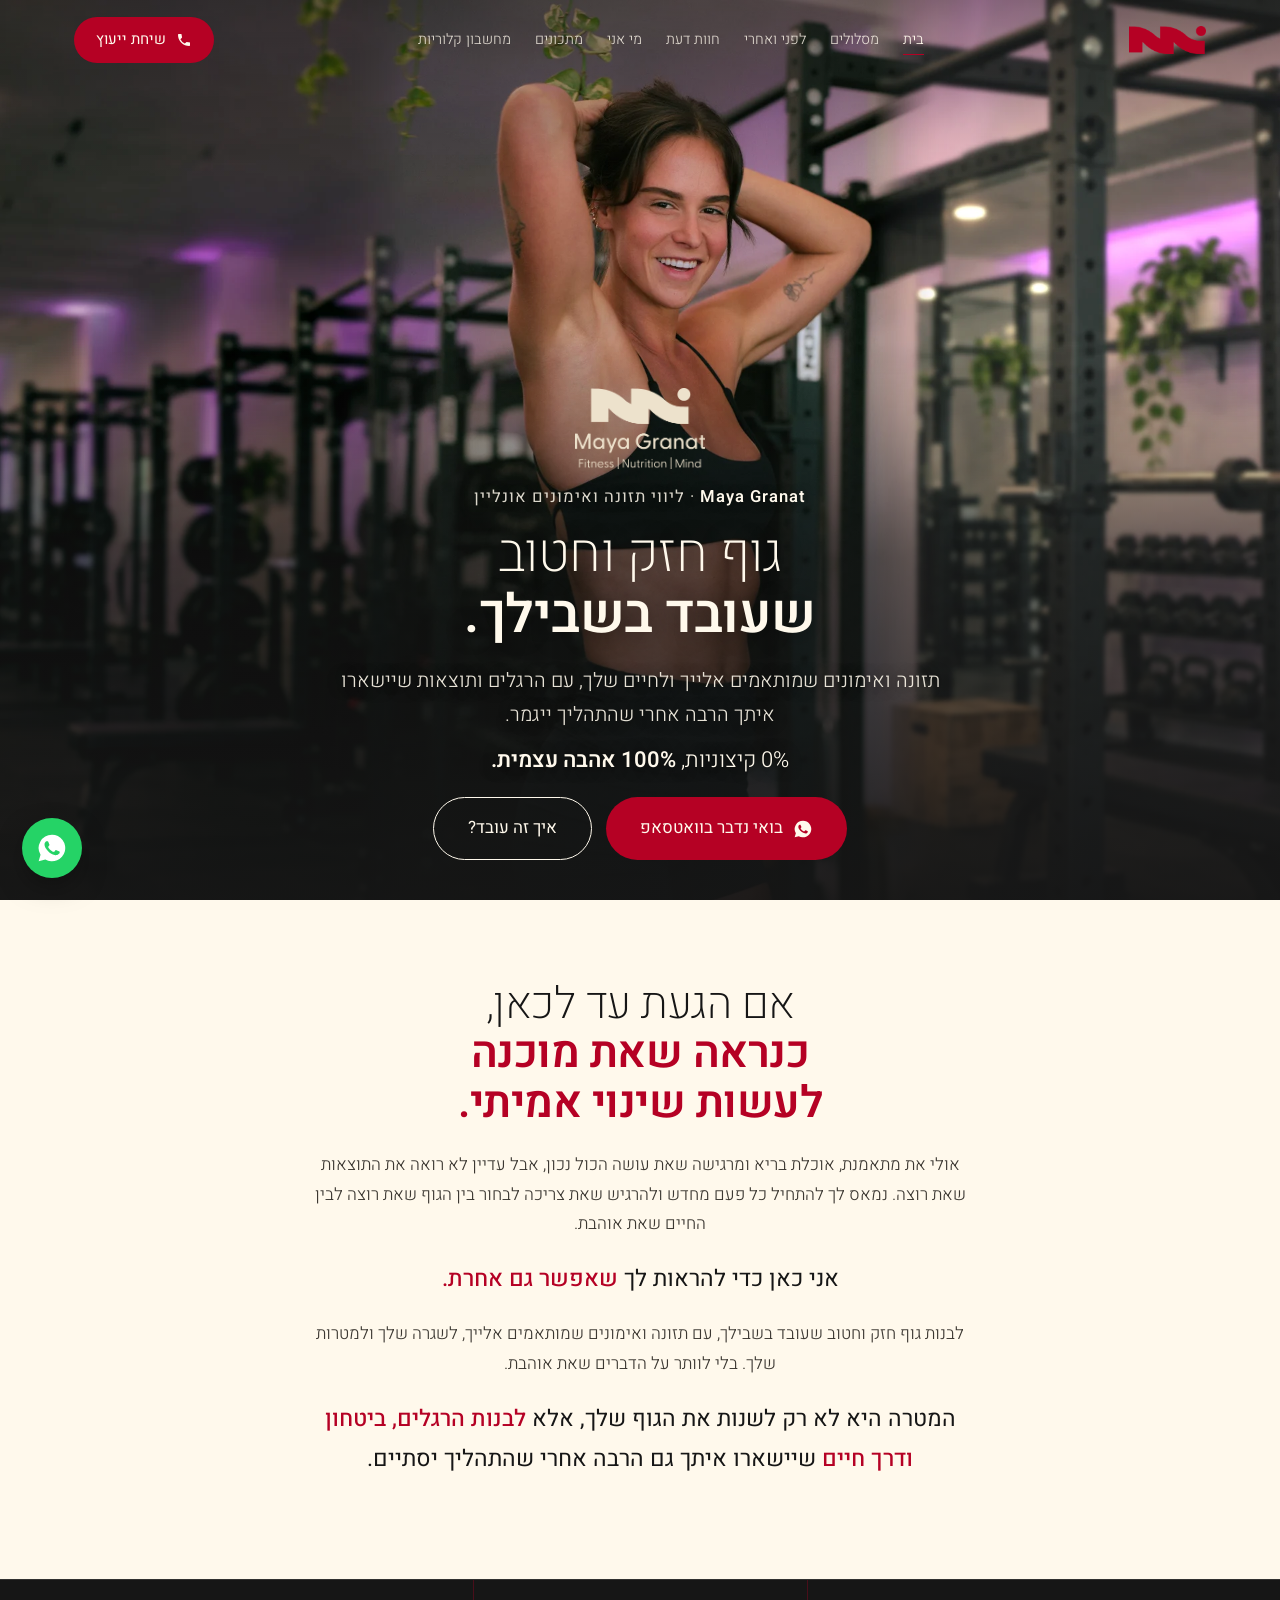
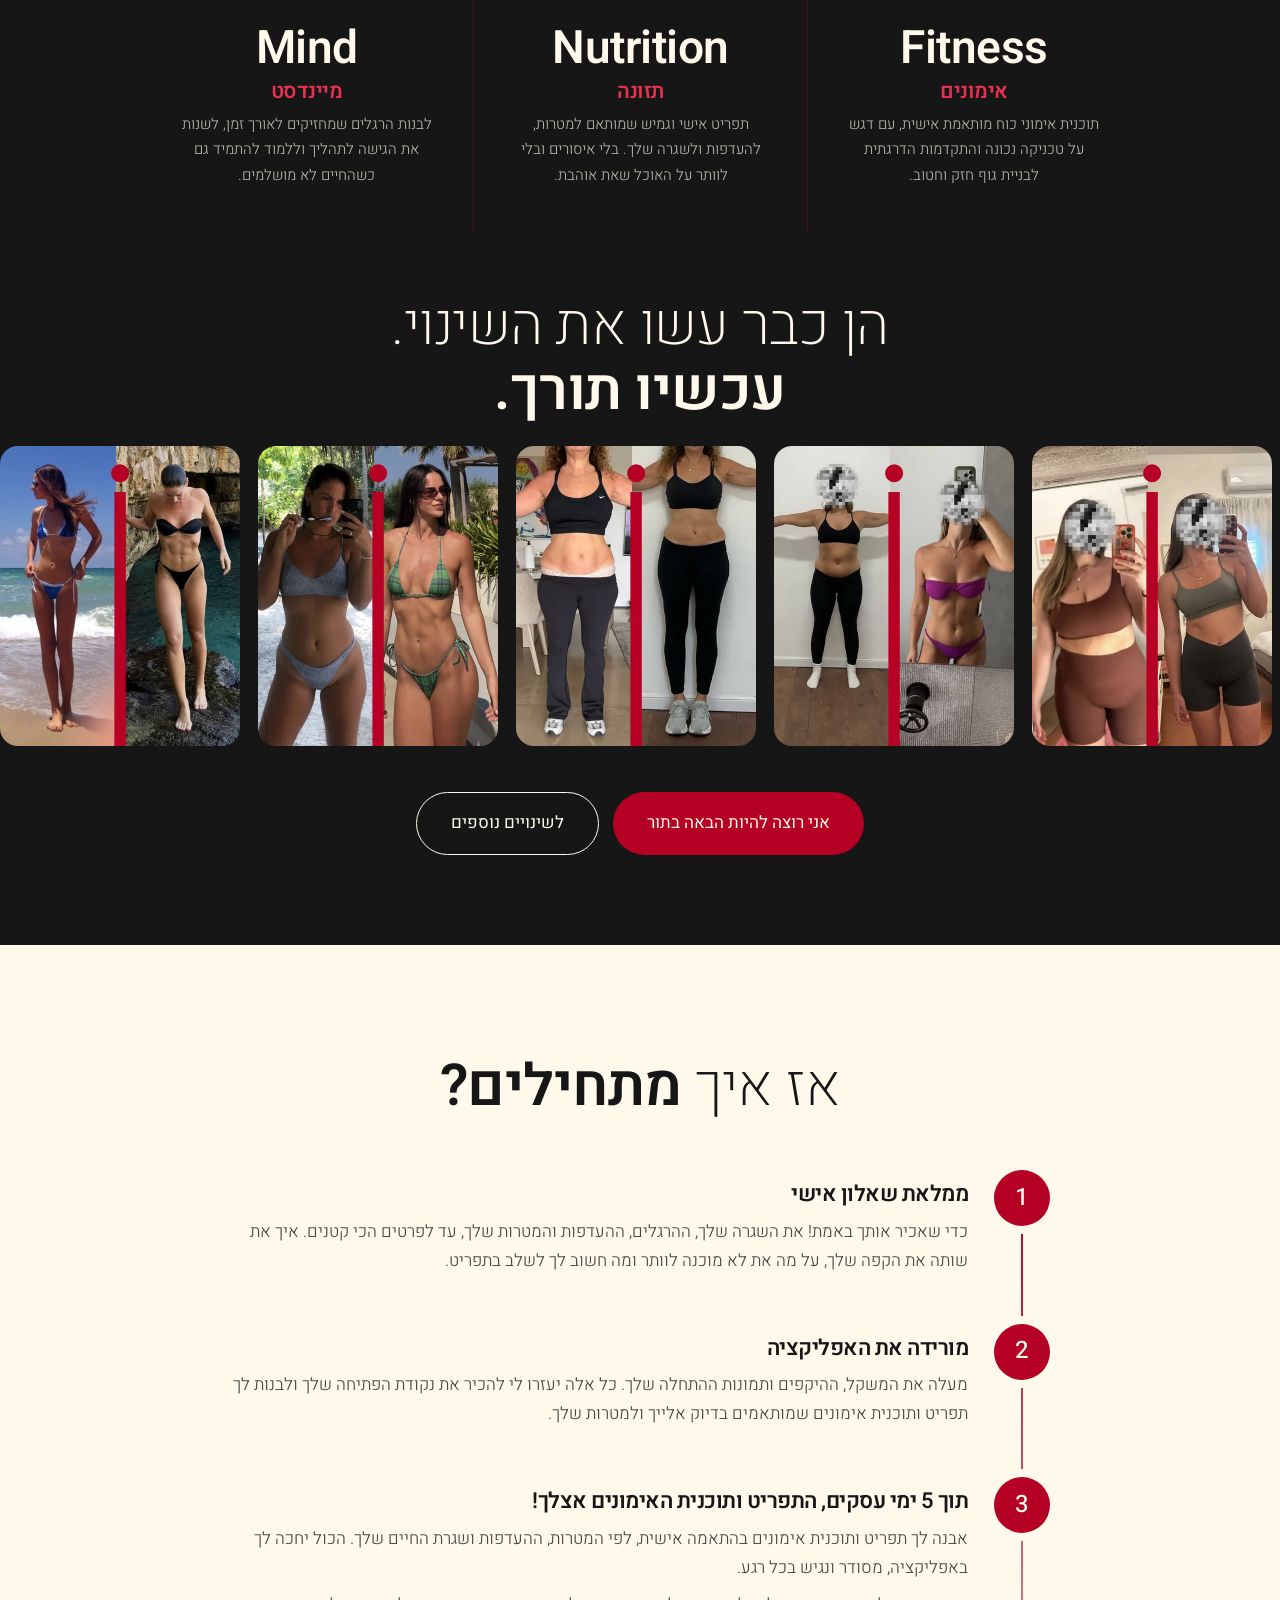
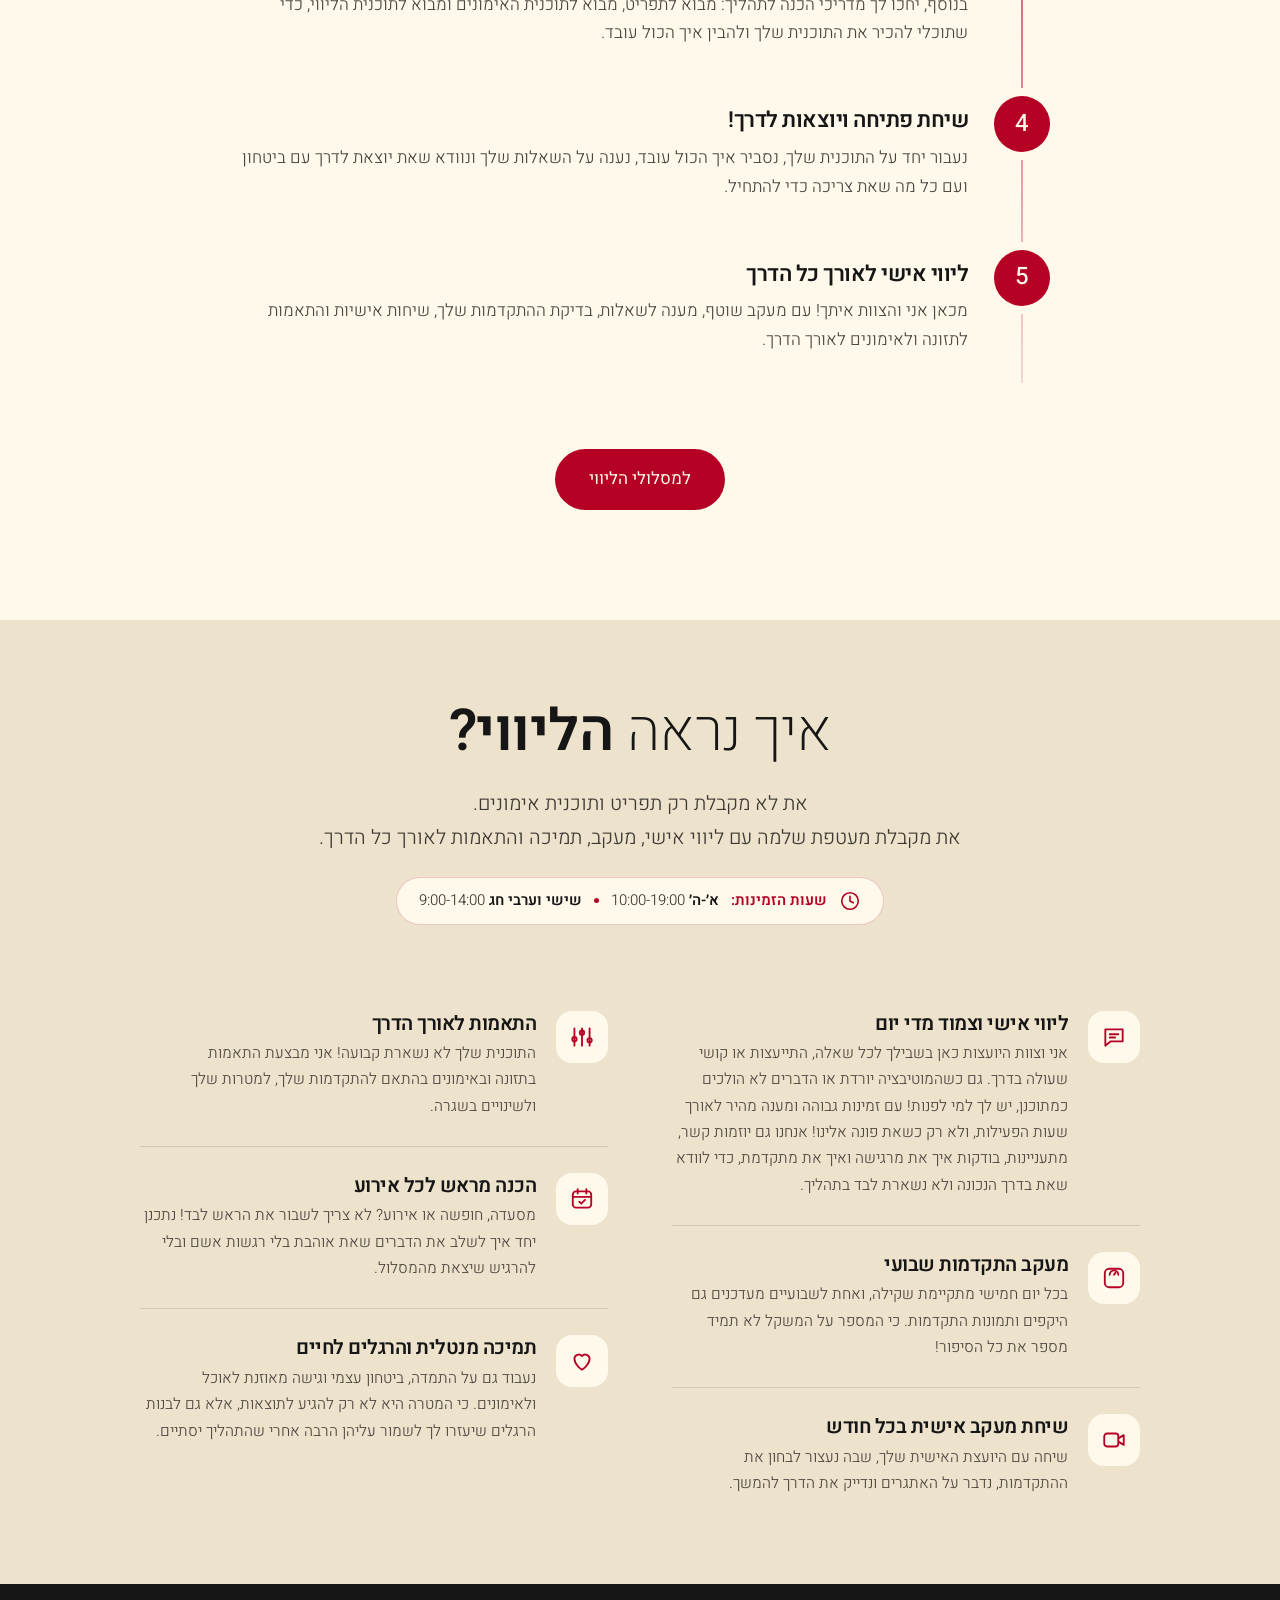
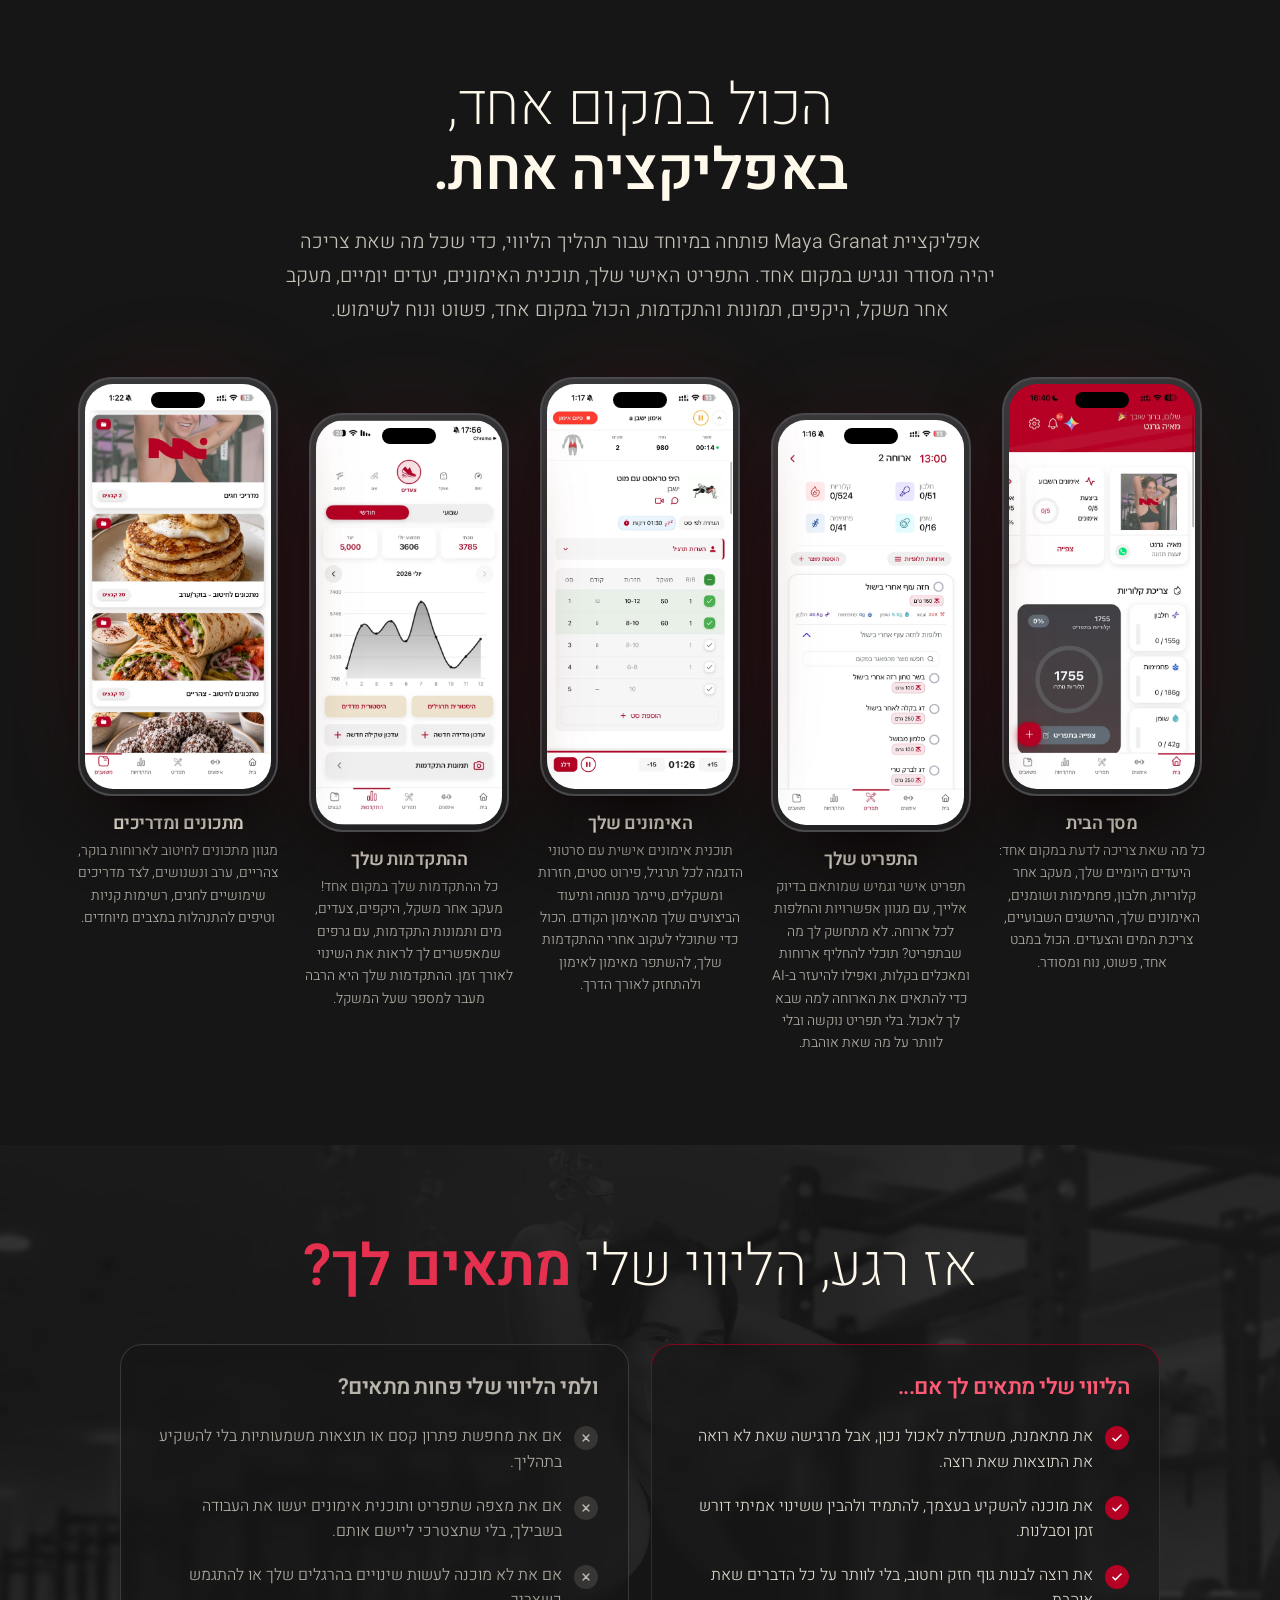
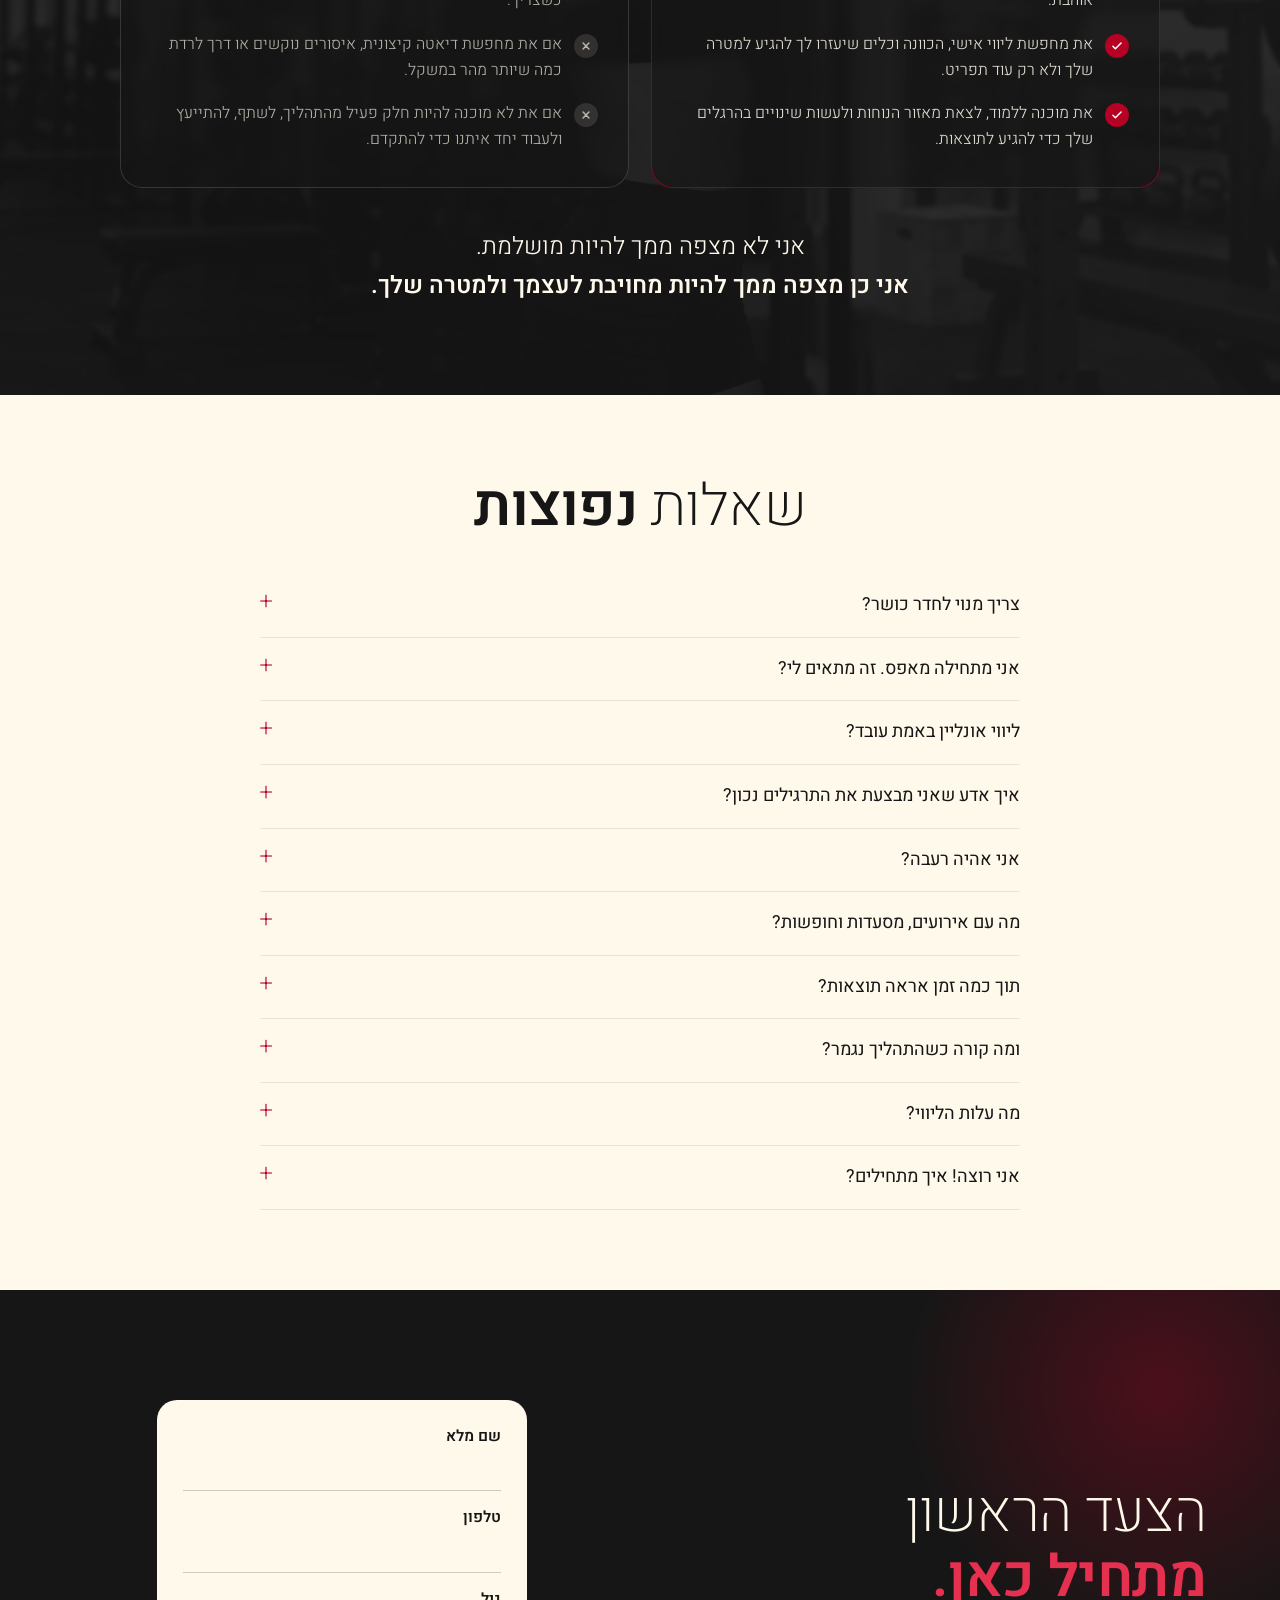
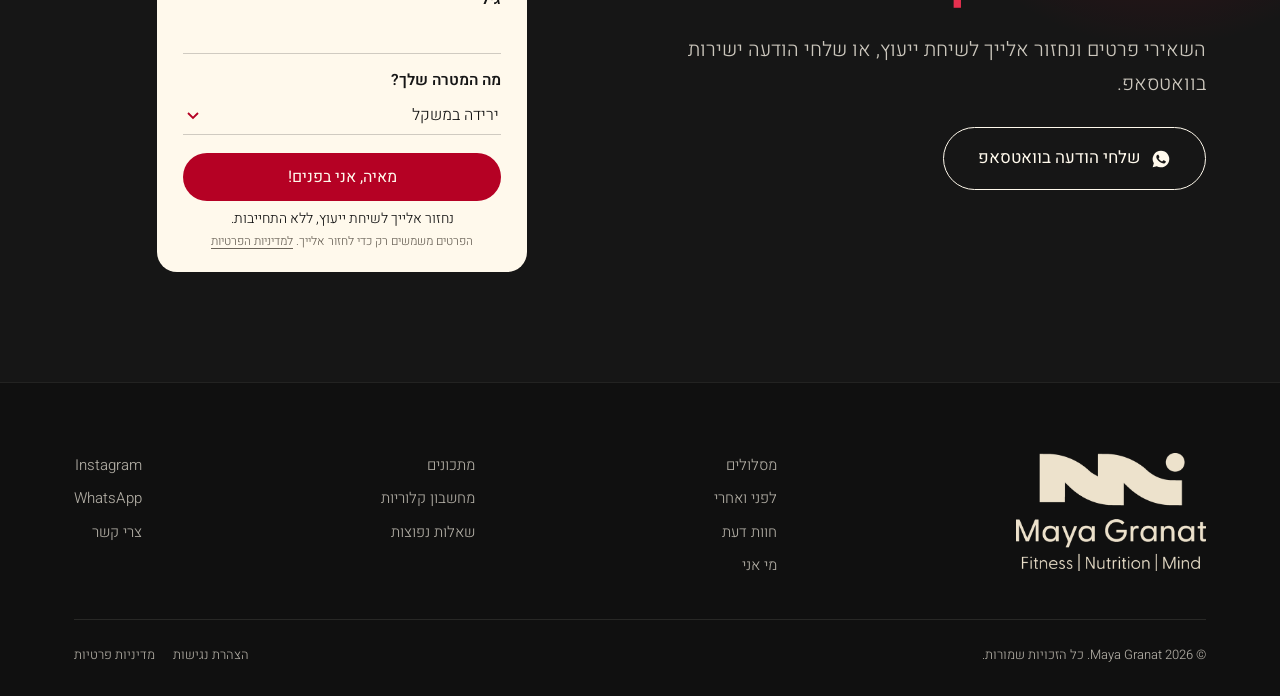
==== commit 93f49a74: "Add files via upload" ====
--- a/index.html
+++ b/index.html
@@ -3,18 +3,19 @@
 <head>
 <meta charset="utf-8">
 <meta name="viewport" content="width=device-width, initial-scale=1">
-<title>מאיה גרנט | ליווי תזונה, אימונים ומיינד</title>
-<meta name="description" content="גוף חזק וחטוב שעובד בשבילך. תזונה ואימונים שמותאמים אלייך ולחיים שלך, עם הרגלים ותוצאות שנבנים לטווח ארוך. 0% קיצוניות, 100% אהבה עצמית.">
-<meta name="robots" content="noindex, nofollow">
-<meta property="og:title" content="מאיה גרנט | ליווי תזונה, אימונים ומיינד">
-<meta property="og:description" content="גוף חזק וחטוב שעובד בשבילך. תזונה ואימונים שמותאמים אלייך ולחיים שלך, עם הרגלים ותוצאות שנבנים לטווח ארוך. 0% קיצוניות, 100% אהבה עצמית.">
+<title>ליווי תזונה ואימונים אונליין לנשים | מאיה גרנט</title>
+<meta name="description" content="ליווי אישי בתזונה, אימונים ומיינד לנשים: ירידה במשקל, חיטוב ובניית גוף חזק, בלי דיאטות קיצוניות. 0% קיצוניות, 100% אהבה עצמית. שיחת ייעוץ ללא עלות.">
+
+<link rel="canonical" href="https://mayagranat.com/">
+<meta property="og:title" content="ליווי תזונה ואימונים אונליין לנשים | מאיה גרנט">
+<meta property="og:description" content="ליווי אישי בתזונה, אימונים ומיינד לנשים: ירידה במשקל, חיטוב ובניית גוף חזק, בלי דיאטות קיצוניות. 0% קיצוניות, 100% אהבה עצמית. שיחת ייעוץ ללא עלות.">
 <meta property="og:image" content="https://mayagranat.com/hero-1400.jpg">
 <meta property="og:locale" content="he_IL">
 <link rel="icon" type="image/png" href="logo-mark-red.png">
 <link rel="preconnect" href="https://fonts.googleapis.com">
 <link rel="preconnect" href="https://fonts.gstatic.com" crossorigin>
 <link href="https://fonts.googleapis.com/css2?family=Heebo:wght@200;300;400;500;600;700&display=swap" rel="stylesheet">
-<link rel="stylesheet" href="site.css?v=9cd4f567">
+<link rel="stylesheet" href="site.css?v=ddd0ba10">
 </head>
 <body class="page-index">
 <a class="skip" href="#main">דלגי לתוכן</a>
@@ -33,12 +34,13 @@
         <li><a data-p="calculator" href="calculator.html">מחשבון קלוריות</a></li>
       </ul>
     </nav>
-    <a class="btn btn-red hdr-cta" href="tel:+972507199885"><svg viewBox="0 0 24 24" aria-hidden="true"><path d="M6.6 10.8a15.1 15.1 0 0 0 6.6 6.6l2.2-2.2a1 1 0 0 1 1-.25 11.4 11.4 0 0 0 3.6.57 1 1 0 0 1 1 1V20a1 1 0 0 1-1 1A17 17 0 0 1 3 4a1 1 0 0 1 1-1h3.5a1 1 0 0 1 1 1c0 1.25.2 2.45.57 3.57a1 1 0 0 1-.25 1z"/></svg>שיחת ייעוץ</a>
+    <a class="btn btn-red hdr-cta" href="tel:+972533232021"><svg viewBox="0 0 24 24" aria-hidden="true"><path d="M6.6 10.8a15.1 15.1 0 0 0 6.6 6.6l2.2-2.2a1 1 0 0 1 1-.25 11.4 11.4 0 0 0 3.6.57 1 1 0 0 1 1 1V20a1 1 0 0 1-1 1A17 17 0 0 1 3 4a1 1 0 0 1 1-1h3.5a1 1 0 0 1 1 1c0 1.25.2 2.45.57 3.57a1 1 0 0 1-.25 1z"/></svg>שיחת ייעוץ</a>
     <button class="burger" aria-label="פתיחת תפריט" aria-controls="nav"><span></span><span></span><span></span></button>
   </div>
 </header>
 
 <main id="main">
+<script type="application/ld+json">{"@context":"https://schema.org","@type":"ProfessionalService","name":"Maya Granat – ליווי תזונה ואימונים אונליין","alternateName":"מאיה גרנט","url":"https://mayagranat.com/","image":"https://mayagranat.com/hero-1400.jpg","logo":"https://mayagranat.com/logo-mark-red.png","description":"ליווי אישי בתזונה, אימונים ומיינד לנשים, אונליין.","areaServed":"IL","availableLanguage":"he","sameAs":["https://www.instagram.com/mayagranat/"],"founder":{"@type":"Person","name":"מאיה גרנט","jobTitle":"מאמנת כושר ויועצת תזונה"}}</script>
 <!-- HERO -->
 <section class="hero hero2" id="top">
   <div class="photo">
@@ -198,20 +200,20 @@
       <p class="lead">השאירי פרטים ונחזור אלייך לשיחת ייעוץ, או שלחי הודעה ישירות בוואטסאפ.</p>
       <a class="btn btn-line wa-alt wa-link" href="#" target="_blank" rel="noopener"><svg viewBox="0 0 24 24" aria-hidden="true"><use href="#wa-i"/></svg>שלחי הודעה בוואטסאפ</a>
     </div>
-    <form name="leads" id="leadForm">
+    <form name="leads" id="leadForm" class="lead-form" novalidate>
       <input type="text" name="_honey" tabindex="-1" autocomplete="off" aria-hidden="true" style="position:absolute;width:1px;height:1px;opacity:0;pointer-events:none">
       <label>שם מלא<input name="name" required autocomplete="name"></label>
       <label>טלפון<input name="phone" type="tel" required autocomplete="tel" inputmode="tel" pattern="[0-9\-\+ ]{9,15}"></label>
-      <label>גיל<input name="age" type="number" inputmode="numeric" min="14" max="99" required></label>
+      <label>גיל<input name="age" type="number" inputmode="numeric" min="18" max="99" required title="הליווי מיועד לגילאי 18 ומעלה"></label>
       <label>מה המטרה שלך?
         <select name="goal">
-          <option>ירידה במשקל</option><option>חיטוב ועיצוב</option><option>בניית שריר</option><option>אורח חיים בריא והרגלים</option><option>אחר</option>
+          <option>ירידה במשקל</option><option>חיטוב ועיצוב</option><option>שינוי הרכב גוף</option><option>בניית שריר</option><option>אורח חיים בריא והרגלים</option><option>אחר</option>
         </select>
       </label>
       <button class="btn btn-red" type="submit">מאיה, אני בפנים!</button>
       <p class="note sub">נחזור אלייך לשיחת ייעוץ, ללא התחייבות.</p>
-      <p class="note">הפרטים נשמרים אצלנו בלבד ולא יועברו לאף גורם.</p>
-      <div class="thanks" id="thanks" role="status"><h3 style="font-size:26px;font-weight:300">תודה! קיבלנו את הפרטים</h3><p>נחזור אלייך בהקדם.</p></div>
+      <p class="note">הפרטים משמשים רק כדי לחזור אלייך. <a href="privacy.html">למדיניות הפרטיות</a></p>
+      <div class="thanks" role="status"><h3 style="font-size:26px;font-weight:300">תודה! קיבלנו את הפרטים</h3><p>נחזור אלייך בהקדם.</p></div>
     </form>
   </div>
 </section>
@@ -225,7 +227,7 @@
       <ul><li><a href="recipes.html">מתכונים</a></li><li><a href="calculator.html">מחשבון קלוריות</a></li><li><a href="index.html#faq">שאלות נפוצות</a></li></ul>
       <ul><li><a class="ig-link" href="#" target="_blank" rel="noopener">Instagram</a></li><li><a class="wa-link" href="#" target="_blank" rel="noopener">WhatsApp</a></li><li><a href="index.html#contact">צרי קשר</a></li></ul>
     </div>
-    <div class="bottom"><span>© <span id="yr"></span> Maya Granat. כל הזכויות שמורות.</span><span><a href="#">הצהרת נגישות</a></span></div>
+    <div class="bottom"><span>© <span id="yr"></span> Maya Granat. כל הזכויות שמורות.</span><span class="legal-links"><a href="accessibility.html">הצהרת נגישות</a><a href="privacy.html">מדיניות פרטיות</a></span></div>
   </div>
 </footer>
 
@@ -233,7 +235,7 @@
 
 <svg width="0" height="0" style="position:absolute" aria-hidden="true"><symbol id="wa-i" viewBox="0 0 24 24"><path d="M12 2a10 10 0 0 0-8.6 15.1L2 22l5-1.3A10 10 0 1 0 12 2zm5.3 14.1c-.2.6-1.3 1.2-1.8 1.2-.5.1-1 .2-3.3-.7-2.8-1.1-4.6-4-4.7-4.2-.1-.2-1.1-1.5-1.1-2.9s.7-2 1-2.3c.2-.3.5-.3.7-.3h.5c.2 0 .4 0 .6.5l.8 2c.1.2.1.4 0 .5l-.3.5-.4.4c-.1.1-.3.3-.1.6.2.3.8 1.3 1.6 2.1 1.1 1 2 1.3 2.3 1.4.3.1.5.1.6-.1l.9-1.1c.2-.3.4-.2.7-.1l1.9.9c.3.1.5.2.5.3.1.2.1.7-.1 1.3z"/></symbol></svg>
 
-<script src="site.js?v=6d06fa14"></script>
+<script src="site.js?v=f6d3aa0c"></script>
 
 </body>
 </html>
--- a/site.css
+++ b/site.css
@@ -944,3 +944,69 @@
 .wp-est{font-size:13.5px;line-height:1.65;color:#fff9ecb8;margin-top:12px;max-width:440px}
 .marquee .track{animation-duration:49s}
 .marquee .track{animation-duration:40s}
+/* עמודים משפטיים: נגישות ופרטיות */
+.legal-hero{padding:150px 0 70px}
+.legal{padding:60px 0 90px}
+.legal .wrap{max-width:780px}
+.legal .updated{font-size:14px;color:var(--muted);margin-bottom:26px}
+.legal h2{font-size:clamp(24px,3vw,30px);font-weight:500;margin:38px 0 12px;letter-spacing:0}
+.legal p,.legal li{font-size:17px;line-height:1.85;color:#2b2925}
+.legal ul{padding-right:22px;margin:8px 0 14px;display:grid;gap:6px}
+.legal li::marker{color:var(--red)}
+.legal a{color:var(--red);text-decoration:underline;text-underline-offset:3px}
+.legal-contact{background:#fff;border:1px solid var(--line);border-radius:18px;padding:20px 24px;margin-top:10px;display:grid;gap:4px}
+.legal-links{display:inline-flex;gap:18px}
+footer .legal-links a:hover{color:var(--cream)}
+#leadForm .note a{color:inherit;text-decoration:underline;text-underline-offset:3px}
+/* נגישות: סימון פוקוס בניווט מקלדת, ועצירת הפס הנע בפוקוס */
+a:focus-visible,button:focus-visible,summary:focus-visible,[tabindex]:focus-visible{outline:2px solid #ff3b5c;outline-offset:3px;border-radius:6px}
+.marquee:focus-within .track,.ba:focus-within .track{animation-play-state:paused}
+/* פסי הקריאה לפעולה בדפים הפנימיים: שחור עם נגיעות אדומות, כמו בדף הבית */
+.cta-band{background:radial-gradient(560px 420px at 100% 0,#b5012455,transparent 70%),radial-gradient(420px 360px at 0 100%,#b5012430,transparent 70%),var(--black);color:var(--cream)}
+.cta-band h2 b{color:#ff3b5c;font-weight:500}
+.cta-band p{color:#fff9ecc0}
+.cta-band .btn-cream{background:var(--red);color:#fff}
+.cta-band .btn-cream:hover{background:var(--red-d)}
+.cta-band .btn-line{border-color:#fff9ec55;color:var(--cream)}
+.cta-band .btn-line:hover{background:#fff9ec14;border-color:var(--cream)}
+/* פס קריאה לפעולה עם טופס קצר בדפים הפנימיים */
+.band2{text-align:right;padding:80px 0}
+.band-grid{display:grid;grid-template-columns:1fr 420px;gap:56px;align-items:center;max-width:1040px}
+.band-text h2{margin-bottom:14px}
+.band-text p{margin:0 0 22px;max-width:460px}
+.band-wa{display:flex;align-items:center;gap:10px;width:max-content;color:var(--cream);font-size:16px;margin-top:10px;border-bottom:1px solid #fff9ec55;padding-bottom:3px}
+.band-wa svg{width:20px;height:20px;fill:#25D366;flex:none}
+.band-wa:hover{border-bottom-color:var(--cream)}
+.band-form{background:#fff9ec0d;border:1px solid #fff9ec1f;border-radius:22px;padding:24px 26px;display:grid;grid-template-columns:1fr 1fr;gap:14px 16px}
+.band-form .hp{position:absolute;width:1px;height:1px;opacity:0;pointer-events:none}
+.band-form label{display:flex;flex-direction:column;gap:4px;font-size:14px;font-weight:500;color:#fff9ecc8}
+.band-form input,.band-form select{font-family:inherit;font-size:16px;color:var(--cream);background:transparent;border:0;border-bottom:1.5px solid #fff9ec40;padding:6px 2px 8px;border-radius:0;width:100%}
+.band-form select{appearance:none;-webkit-appearance:none;background:transparent url("data:image/svg+xml,%3Csvg xmlns='http://www.w3.org/2000/svg' width='12' height='8'%3E%3Cpath d='M1 1l5 5 5-5' fill='none' stroke='%23ff3b5c' stroke-width='1.8'/%3E%3C/svg%3E") no-repeat left 4px center;padding-left:24px}
+.band-form select option{color:var(--black)}
+.band-form input:focus,.band-form select:focus{outline:0;border-bottom-color:#ff3b5c}
+.band-form input[type=number]{-moz-appearance:textfield}.band-form input[type=number]::-webkit-inner-spin-button{-webkit-appearance:none}
+.band-form .btn{grid-column:1/-1;justify-content:center;margin-top:6px}
+.band-form .note{grid-column:1/-1;font-size:12.5px;color:#fff9ec99;text-align:center;margin:-4px 0 0}
+.band-form .note a{color:inherit;text-decoration:underline;text-underline-offset:3px}
+.band-form .thanks{grid-column:1/-1;color:var(--cream)}
+.band-form .thanks h3{font-size:24px;font-weight:300;margin-bottom:6px}
+@media (max-width:900px){.band-grid{grid-template-columns:1fr;gap:30px}.band2{text-align:center}.band-text p{margin-inline:auto}.band-wa{margin-inline:auto}}
+@media (max-width:420px){.band-form{grid-template-columns:1fr;padding:20px}}
+/* ליד מתוך המחשבון */
+.wp-lead{border-top:1px solid #fff9ec22;padding-top:18px;margin-top:4px;display:grid;gap:10px}
+.wp-lead .hp{position:absolute;width:1px;height:1px;opacity:0;pointer-events:none}
+.wp-lead .wp-q{margin:0}
+.wp-qs{font-size:14px;color:#fff9ecb0;margin-top:-6px}
+.wp-lead-row{display:grid;grid-template-columns:1fr 1fr;gap:12px}
+.wp-lead label{display:flex;flex-direction:column;gap:4px;font-size:13.5px;color:#fff9ecc0;font-weight:500}
+.wp-lead input{font-family:inherit;font-size:16px;color:var(--cream);background:#fff9ec0d;border:1.5px solid #fff9ec2a;border-radius:12px;padding:10px 12px;width:100%}
+.wp-lead input:focus{outline:0;border-color:#ff3b5c}
+.wp-lead-note{font-size:12px;text-align:center}
+.wp-lead-note a{color:#fff9ec99;text-decoration:underline;text-underline-offset:3px}
+.wp-lead .thanks{color:var(--cream);padding:14px 0 6px}
+.wp-lead .thanks h3{font-size:26px;font-weight:300;color:#ff3b5c}
+.wp-res .wp-wa{width:100%;justify-content:center;margin-top:14px;border:1px solid #fff9ec44;color:var(--cream);background:transparent}
+.wp-res .wp-wa svg{fill:#25D366}
+.wp-res .wp-wa:hover{background:#fff9ec12}
+@media (max-width:420px){.wp-lead-row{grid-template-columns:1fr}}
+.wp-res form.wp-lead{background:none;color:var(--cream);border-radius:0;padding:18px 0 0}
